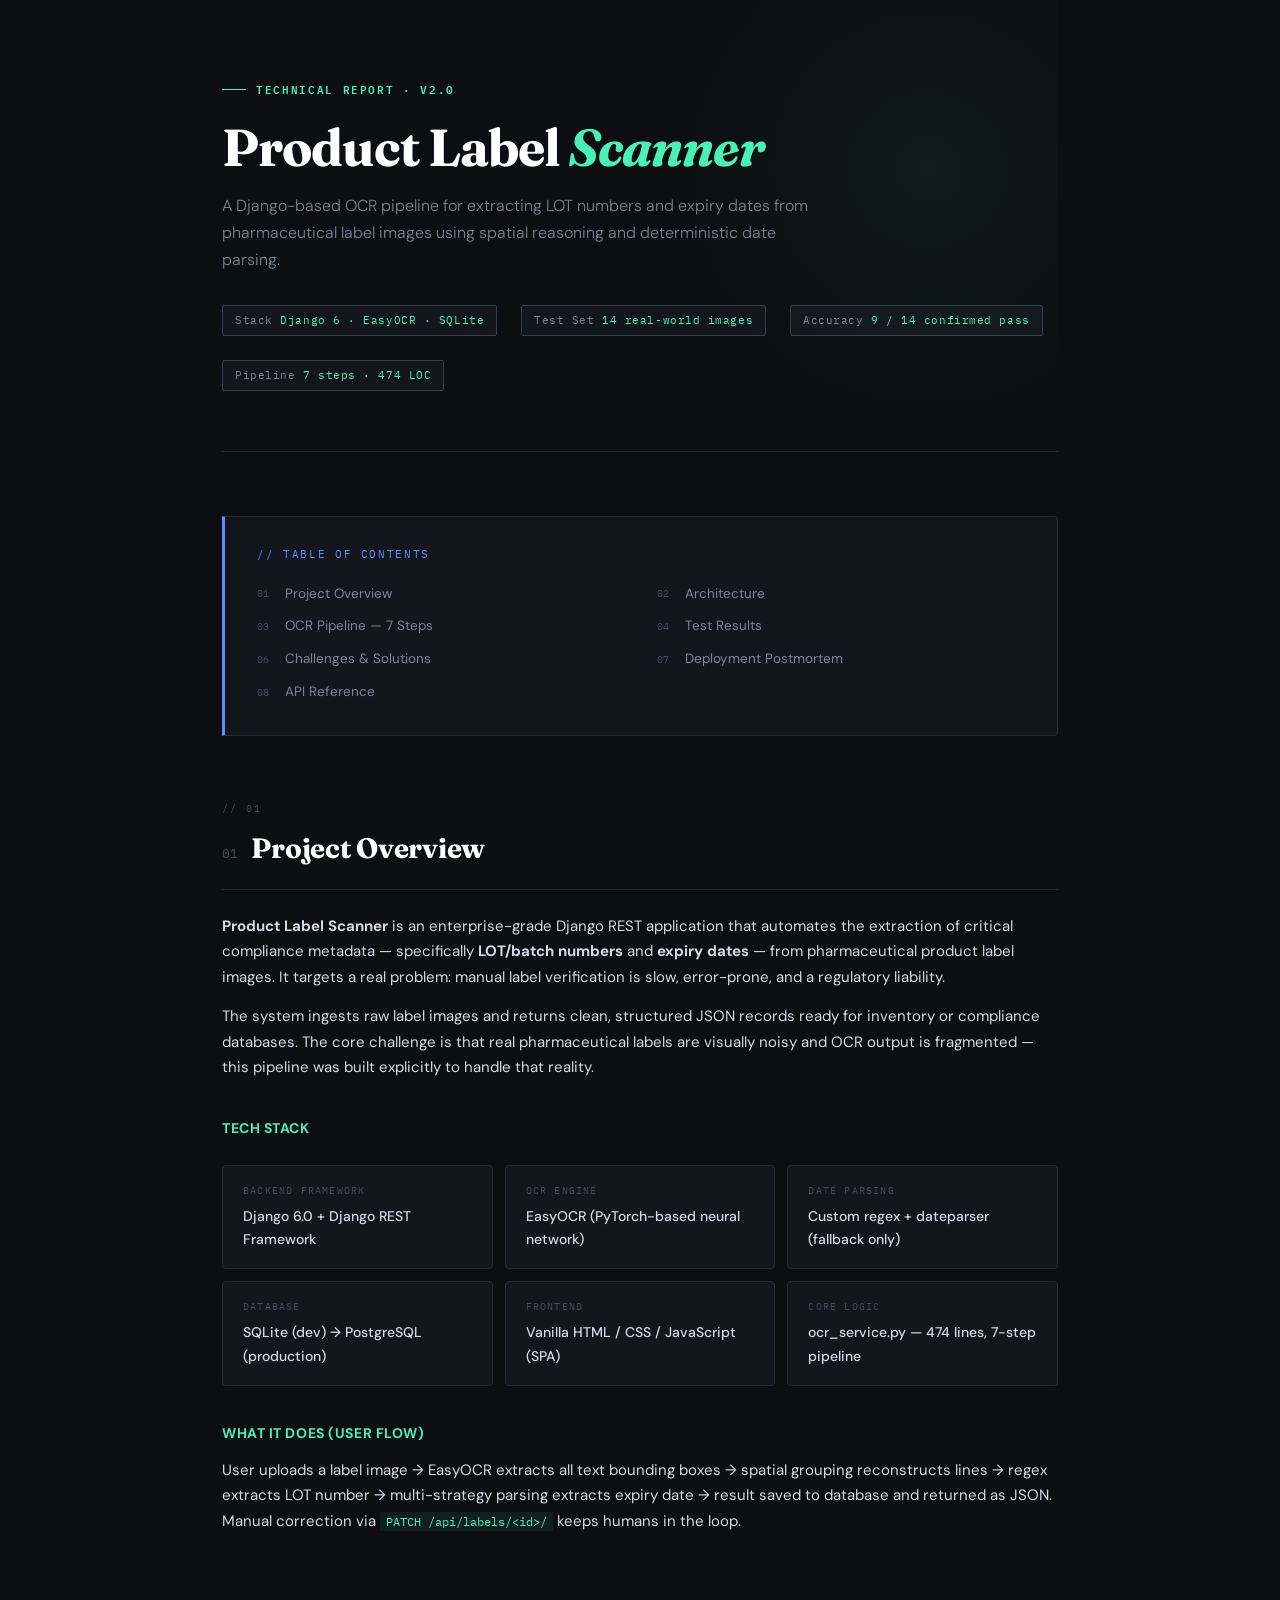
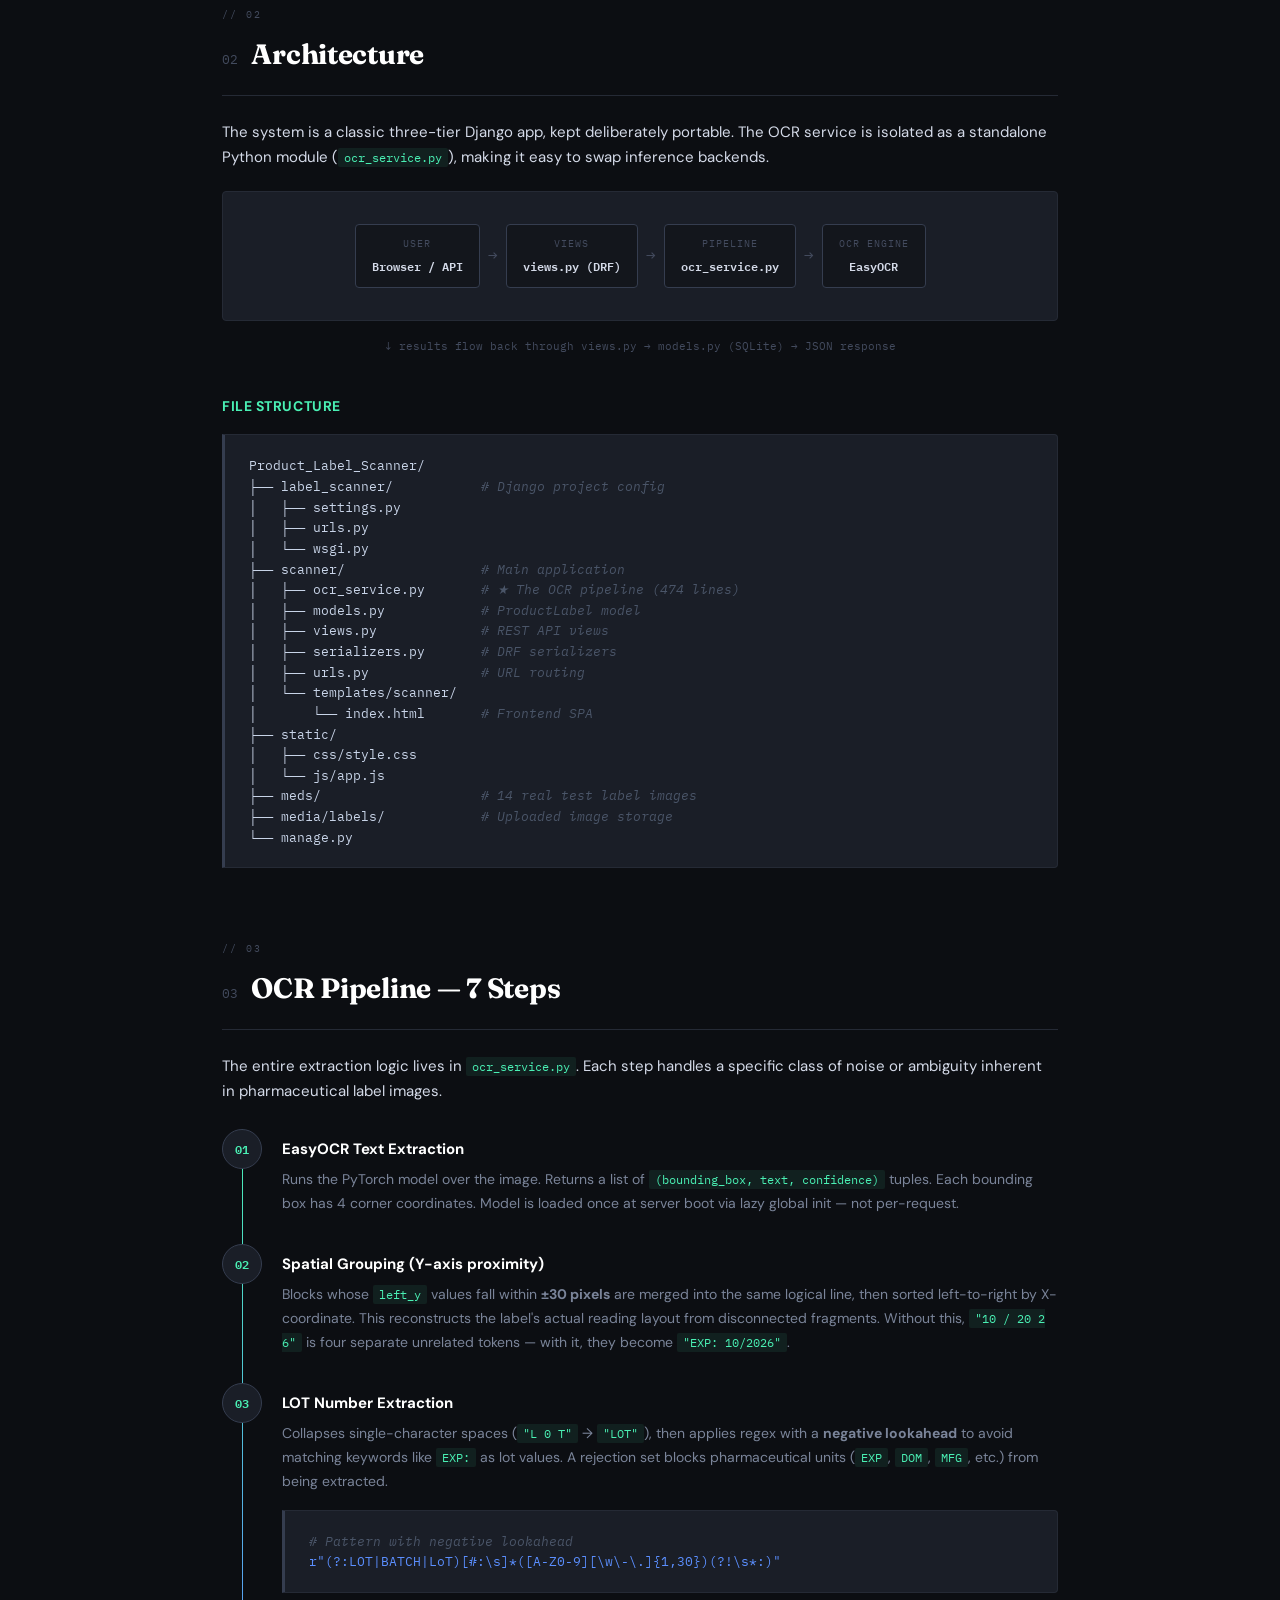
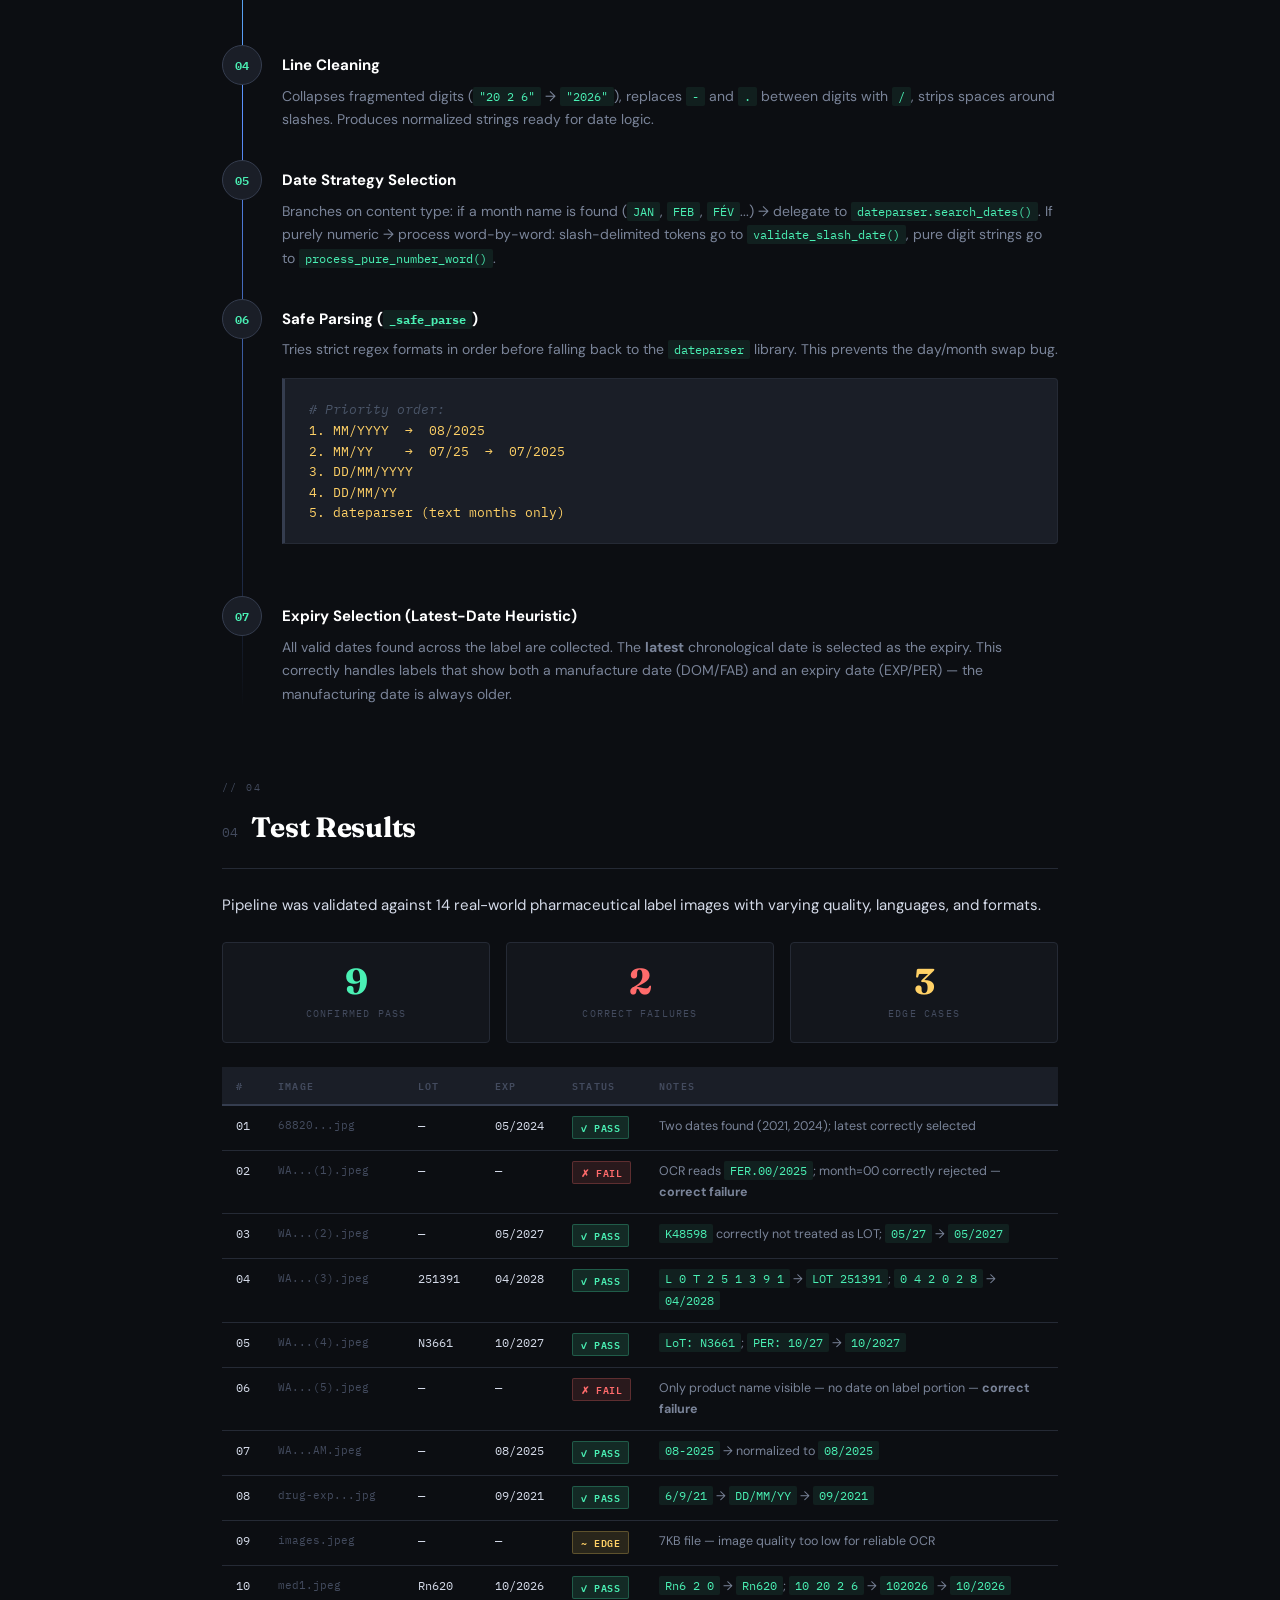
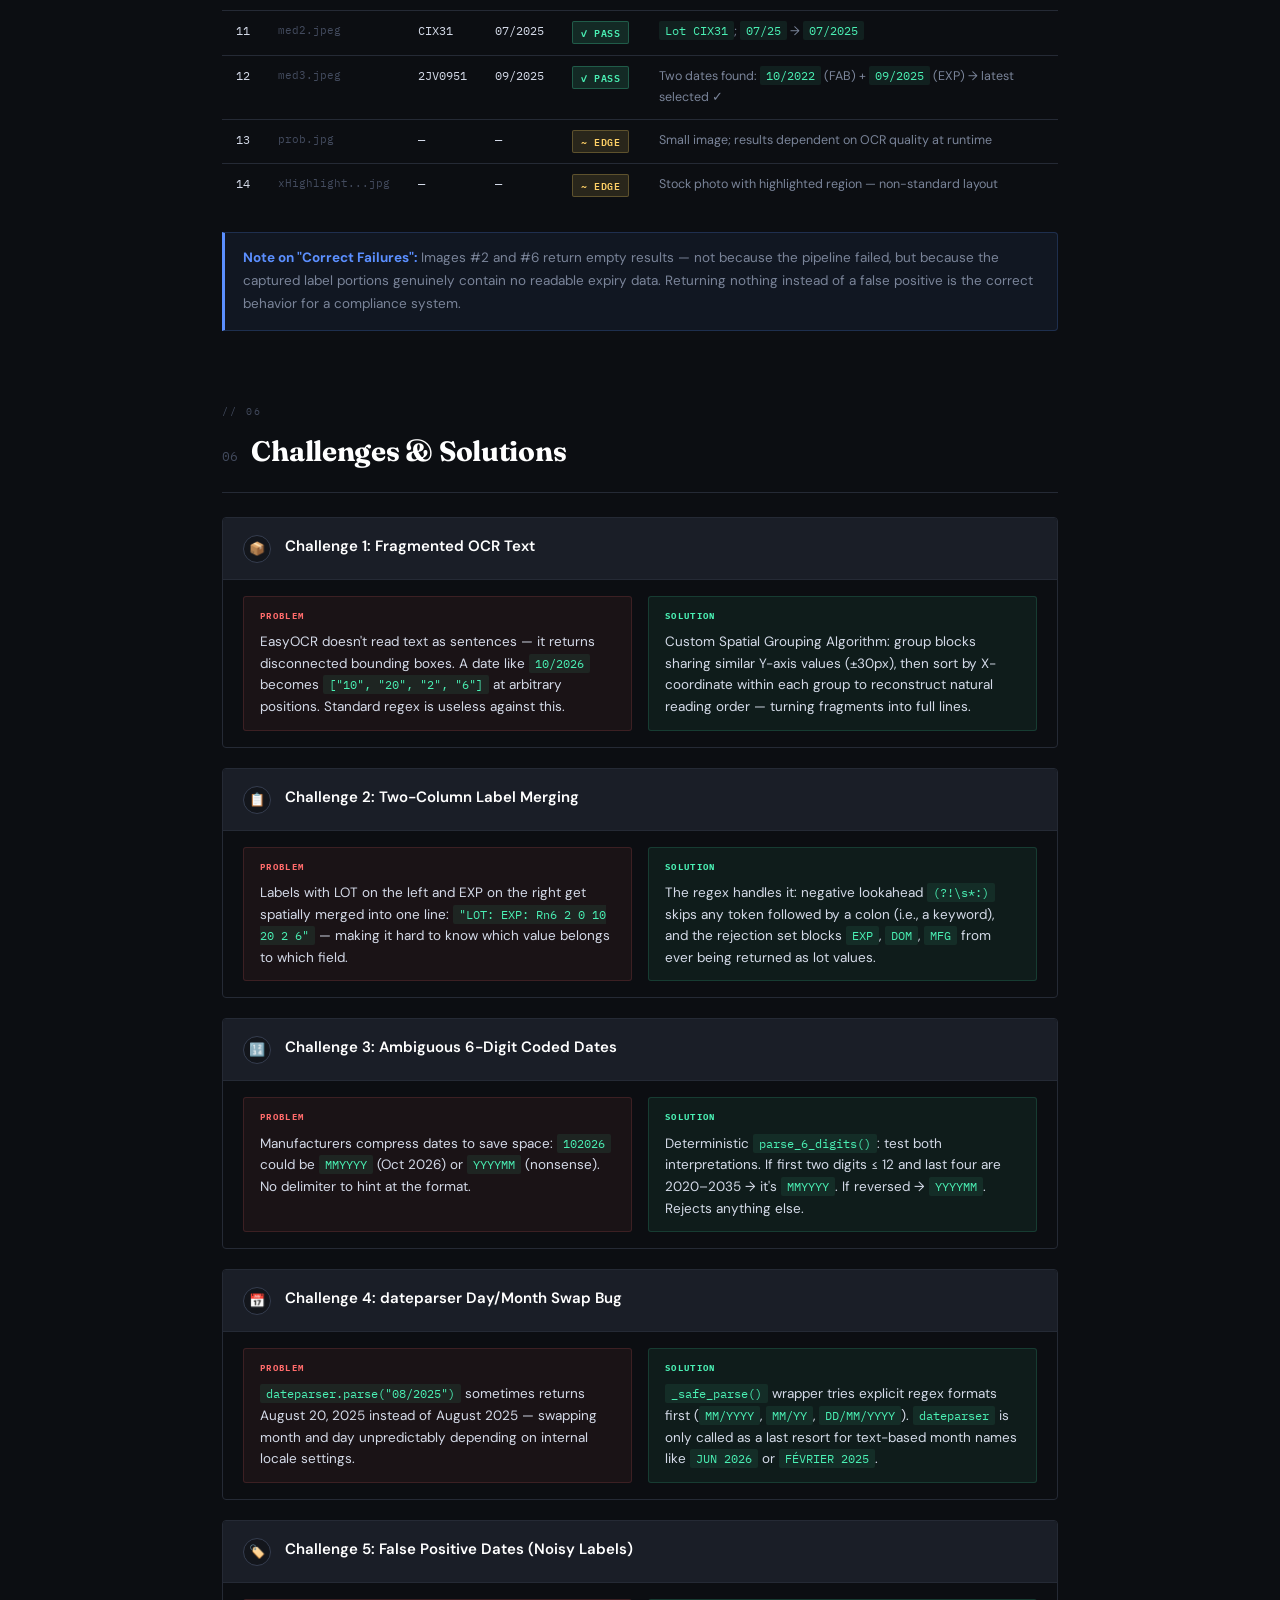
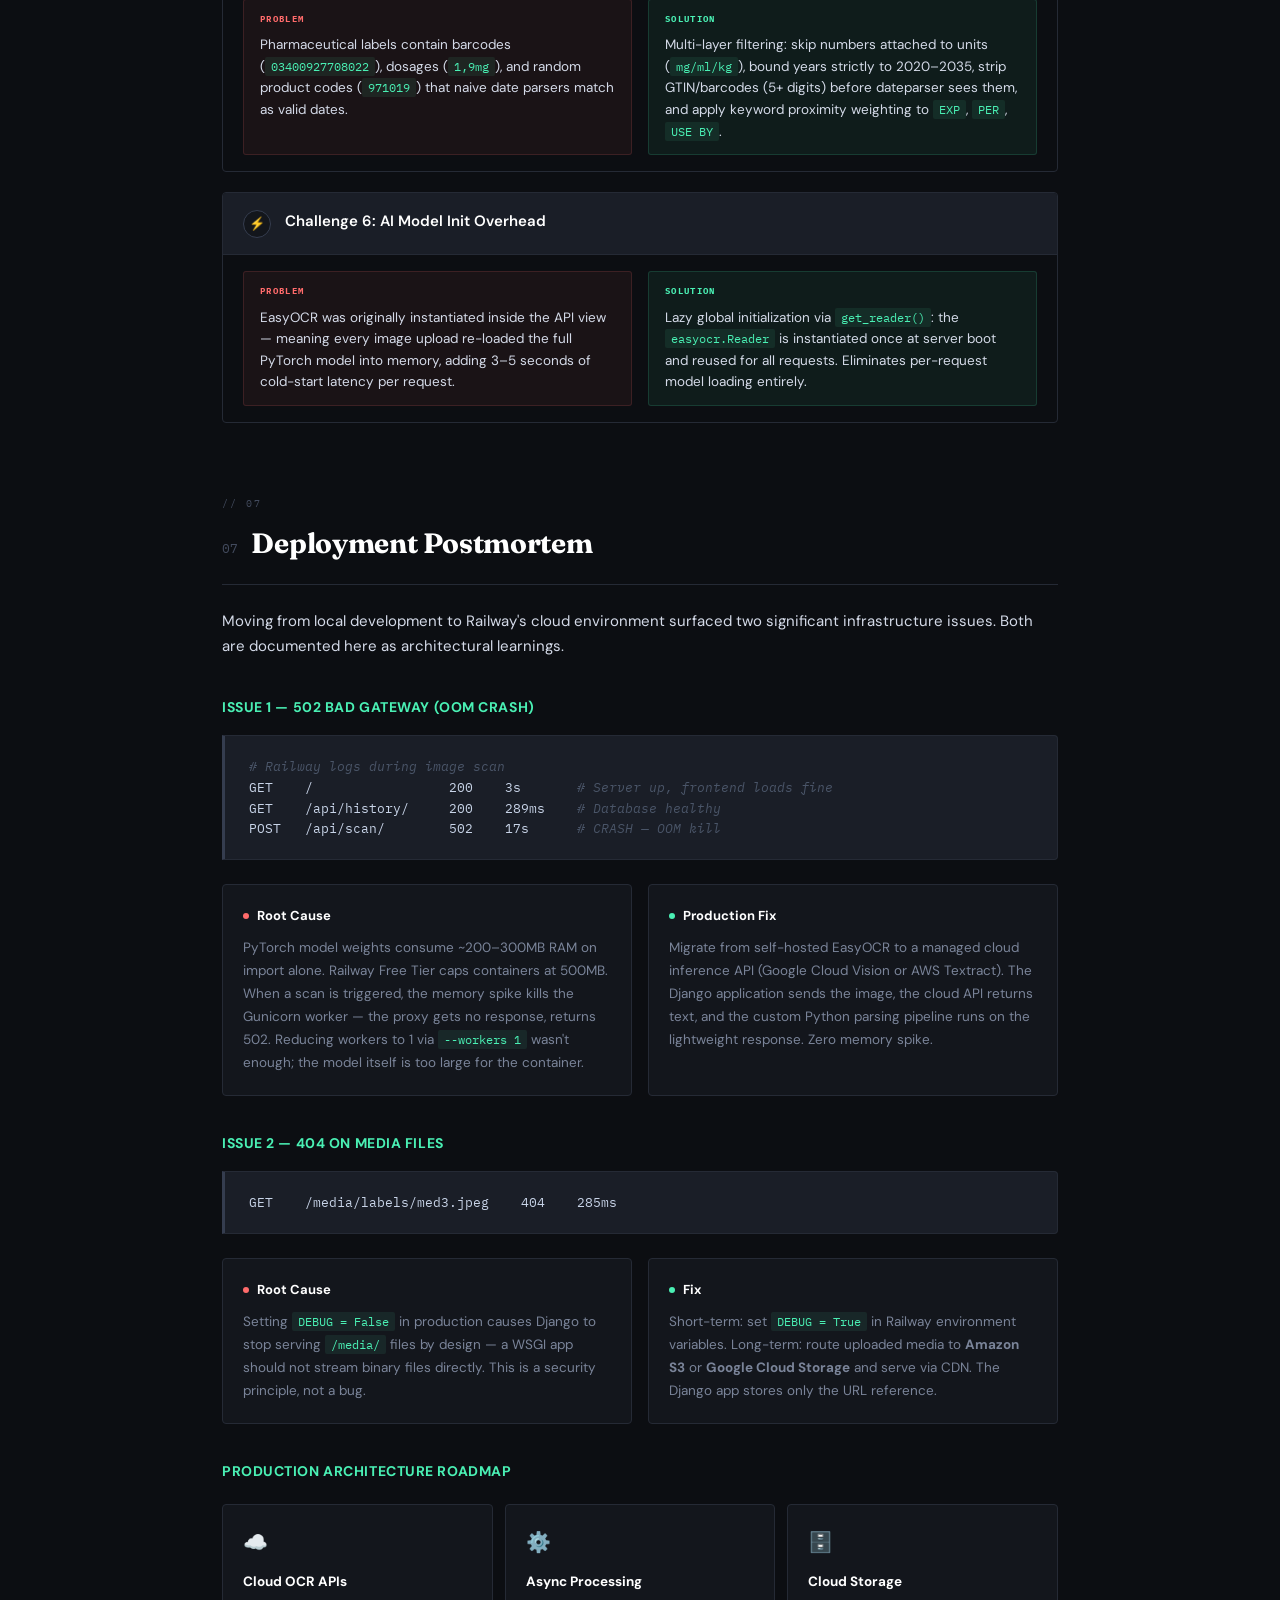
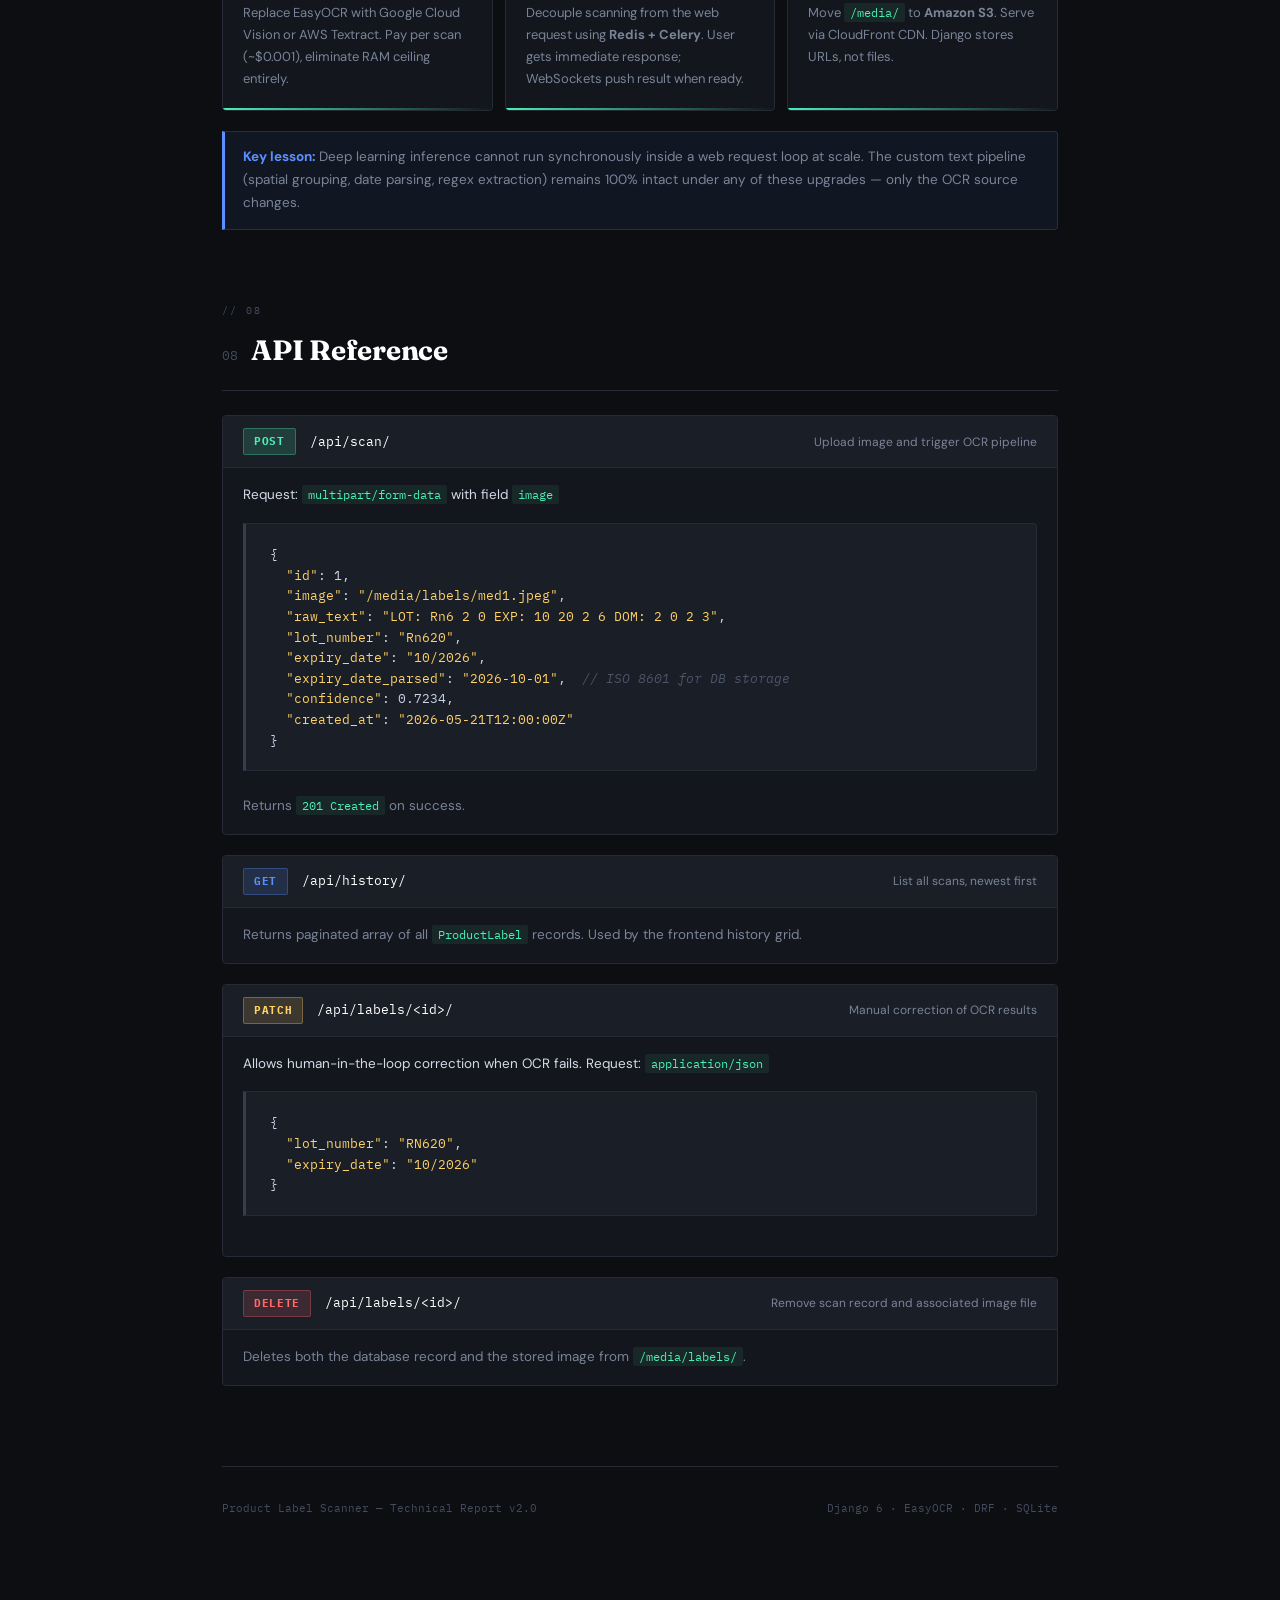
==== scanner/templates/scanner/ProductLabelScanner_Report.html @ b2224ce8 "feat: add camera upload support and technical report page" ====
<!DOCTYPE html>
<html lang="en">
<head>
<meta charset="UTF-8">
<meta name="viewport" content="width=device-width, initial-scale=1.0">
<title>Product Label Scanner — Technical Report</title>
<link rel="preconnect" href="https://fonts.googleapis.com">
<link href="https://fonts.googleapis.com/css2?family=IBM+Plex+Mono:wght@400;600&family=DM+Sans:wght@300;400;500;700&family=Fraunces:ital,wght@0,300;0,700;1,300&display=swap" rel="stylesheet">
<style>
  :root {
    --bg: #0c0e12;
    --surface: #13161c;
    --surface2: #1a1e27;
    --border: #252a35;
    --border-bright: #353d4f;
    --text: #d4dae8;
    --text-dim: #7a8499;
    --text-dimmer: #434b5e;
    --accent: #4af0b4;
    --accent2: #5b8fff;
    --accent3: #ff6b6b;
    --accent4: #ffd166;
    --mono: 'IBM Plex Mono', monospace;
    --sans: 'DM Sans', sans-serif;
    --serif: 'Fraunces', serif;
  }

  * { margin: 0; padding: 0; box-sizing: border-box; }

  html { scroll-behavior: smooth; }

  body {
    background: var(--bg);
    color: var(--text);
    font-family: var(--sans);
    font-size: 15px;
    line-height: 1.7;
    -webkit-font-smoothing: antialiased;
  }

  /* ---- LAYOUT ---- */
  .wrapper {
    max-width: 900px;
    margin: 0 auto;
    padding: 0 32px 120px;
  }

  /* ---- HEADER ---- */
  .header {
    padding: 80px 0 60px;
    border-bottom: 1px solid var(--border);
    margin-bottom: 64px;
    position: relative;
    overflow: hidden;
  }

  .header::before {
    content: '';
    position: absolute;
    top: -80px; right: -120px;
    width: 500px; height: 500px;
    background: radial-gradient(circle, rgba(74,240,180,0.06) 0%, transparent 70%);
    pointer-events: none;
  }

  .header-tag {
    font-family: var(--mono);
    font-size: 11px;
    font-weight: 600;
    letter-spacing: 0.15em;
    text-transform: uppercase;
    color: var(--accent);
    margin-bottom: 20px;
    display: flex;
    align-items: center;
    gap: 10px;
  }

  .header-tag::before {
    content: '';
    display: block;
    width: 24px; height: 1px;
    background: var(--accent);
  }

  .header h1 {
    font-family: var(--serif);
    font-size: clamp(32px, 5vw, 52px);
    font-weight: 700;
    line-height: 1.1;
    color: #fff;
    margin-bottom: 16px;
    letter-spacing: -0.02em;
  }

  .header h1 em {
    font-style: italic;
    color: var(--accent);
  }

  .header-sub {
    font-size: 16px;
    color: var(--text-dim);
    max-width: 600px;
    font-weight: 300;
  }

  .header-meta {
    margin-top: 32px;
    display: flex;
    gap: 24px;
    flex-wrap: wrap;
  }

  .meta-pill {
    font-family: var(--mono);
    font-size: 11px;
    letter-spacing: 0.05em;
    padding: 5px 12px;
    border: 1px solid var(--border-bright);
    border-radius: 2px;
    color: var(--text-dim);
    background: var(--surface);
  }

  .meta-pill span { color: var(--accent); }

  /* ---- TOC ---- */
  .toc {
    background: var(--surface);
    border: 1px solid var(--border);
    border-left: 3px solid var(--accent2);
    padding: 28px 32px;
    margin-bottom: 64px;
    border-radius: 0 4px 4px 0;
  }

  .toc-title {
    font-family: var(--mono);
    font-size: 11px;
    letter-spacing: 0.15em;
    text-transform: uppercase;
    color: var(--accent2);
    margin-bottom: 16px;
  }

  .toc ol {
    list-style: none;
    display: grid;
    grid-template-columns: 1fr 1fr;
    gap: 4px 32px;
  }

  .toc li a {
    color: var(--text-dim);
    text-decoration: none;
    font-size: 13.5px;
    display: flex;
    align-items: center;
    gap: 10px;
    padding: 3px 0;
    transition: color 0.15s;
  }

  .toc li a:hover { color: var(--accent2); }

  .toc li a .toc-num {
    font-family: var(--mono);
    font-size: 10px;
    color: var(--text-dimmer);
    min-width: 18px;
  }

  /* ---- SECTION ---- */
  section {
    margin-bottom: 72px;
  }

  .section-label {
    font-family: var(--mono);
    font-size: 10px;
    letter-spacing: 0.2em;
    text-transform: uppercase;
    color: var(--text-dimmer);
    margin-bottom: 8px;
  }

  section > h2 {
    font-family: var(--serif);
    font-size: 28px;
    font-weight: 700;
    color: #fff;
    margin-bottom: 24px;
    padding-bottom: 16px;
    border-bottom: 1px solid var(--border);
    letter-spacing: -0.01em;
    display: flex;
    align-items: baseline;
    gap: 14px;
  }

  section > h2 .num {
    font-family: var(--mono);
    font-size: 13px;
    font-weight: 400;
    color: var(--text-dimmer);
  }

  h3 {
    font-family: var(--sans);
    font-size: 14px;
    font-weight: 700;
    letter-spacing: 0.04em;
    text-transform: uppercase;
    color: var(--accent);
    margin: 36px 0 12px;
  }

  p { margin-bottom: 14px; color: var(--text); }

  /* ---- TECH STACK TABLE ---- */
  .tech-stack {
    display: grid;
    grid-template-columns: repeat(auto-fill, minmax(240px, 1fr));
    gap: 12px;
    margin: 24px 0;
  }

  .tech-card {
    background: var(--surface);
    border: 1px solid var(--border);
    padding: 16px 20px;
    border-radius: 4px;
    transition: border-color 0.2s;
  }

  .tech-card:hover { border-color: var(--border-bright); }

  .tech-card .label {
    font-family: var(--mono);
    font-size: 10px;
    letter-spacing: 0.12em;
    text-transform: uppercase;
    color: var(--text-dimmer);
    margin-bottom: 6px;
  }

  .tech-card .value {
    font-size: 14px;
    font-weight: 500;
    color: var(--text);
  }

  /* ---- PIPELINE STEPS ---- */
  .pipeline {
    position: relative;
    margin: 24px 0;
  }

  .pipeline::before {
    content: '';
    position: absolute;
    left: 20px; top: 0; bottom: 0;
    width: 1px;
    background: linear-gradient(to bottom, var(--accent), var(--accent2), transparent);
  }

  .step {
    display: flex;
    gap: 20px;
    padding: 0 0 28px 0;
    margin-left: 0;
  }

  .step:last-child { padding-bottom: 0; }

  .step-num {
    width: 40px;
    height: 40px;
    min-width: 40px;
    background: var(--surface2);
    border: 1px solid var(--border-bright);
    border-radius: 50%;
    display: flex;
    align-items: center;
    justify-content: center;
    font-family: var(--mono);
    font-size: 12px;
    font-weight: 600;
    color: var(--accent);
    position: relative;
    z-index: 1;
  }

  .step-body { flex: 1; padding-top: 8px; }

  .step-body h4 {
    font-size: 15px;
    font-weight: 700;
    color: #fff;
    margin-bottom: 6px;
  }

  .step-body p { font-size: 14px; margin-bottom: 0; color: var(--text-dim); }

  /* ---- CODE BLOCKS ---- */
  pre {
    background: var(--surface2);
    border: 1px solid var(--border);
    border-left: 3px solid var(--border-bright);
    padding: 20px 24px;
    border-radius: 0 4px 4px 0;
    overflow-x: auto;
    margin: 16px 0 24px;
    font-family: var(--mono);
    font-size: 12.5px;
    line-height: 1.65;
    color: #c8d4e8;
  }

  code {
    font-family: var(--mono);
    font-size: 12px;
    color: var(--accent);
    background: rgba(74,240,180,0.08);
    padding: 2px 6px;
    border-radius: 2px;
  }

  pre code {
    color: inherit;
    background: none;
    padding: 0;
  }

  /* syntax highlight tweaks */
  .kw { color: #bb8cff; }
  .fn { color: #5b8fff; }
  .str { color: #ffd166; }
  .cm { color: #4a5568; font-style: italic; }

  /* ---- TEST RESULTS TABLE ---- */
  .results-table {
    width: 100%;
    border-collapse: collapse;
    margin: 16px 0 24px;
    font-size: 13.5px;
  }

  .results-table thead tr {
    background: var(--surface2);
    border-bottom: 2px solid var(--border-bright);
  }

  .results-table th {
    padding: 10px 14px;
    text-align: left;
    font-family: var(--mono);
    font-size: 10px;
    letter-spacing: 0.12em;
    text-transform: uppercase;
    color: var(--text-dimmer);
    font-weight: 600;
  }

  .results-table td {
    padding: 10px 14px;
    border-bottom: 1px solid var(--border);
    color: var(--text);
    vertical-align: top;
  }

  .results-table tr:last-child td { border-bottom: none; }
  .results-table tr:hover td { background: rgba(255,255,255,0.02); }

  .badge {
    display: inline-flex;
    align-items: center;
    gap: 5px;
    padding: 2px 8px;
    border-radius: 2px;
    font-family: var(--mono);
    font-size: 10px;
    font-weight: 600;
    letter-spacing: 0.05em;
    white-space: nowrap;
  }

  .badge-pass { background: rgba(74,240,180,0.12); color: var(--accent); border: 1px solid rgba(74,240,180,0.25); }
  .badge-fail { background: rgba(255,107,107,0.12); color: var(--accent3); border: 1px solid rgba(255,107,107,0.25); }
  .badge-warn { background: rgba(255,209,102,0.12); color: var(--accent4); border: 1px solid rgba(255,209,102,0.25); }

  .td-mono { font-family: var(--mono); font-size: 12px; }

  /* ---- STAT BOXES ---- */
  .stats {
    display: grid;
    grid-template-columns: repeat(3, 1fr);
    gap: 16px;
    margin: 24px 0;
  }

  .stat-box {
    background: var(--surface);
    border: 1px solid var(--border);
    padding: 20px 24px;
    border-radius: 4px;
    text-align: center;
  }

  .stat-box .stat-num {
    font-family: var(--serif);
    font-size: 36px;
    font-weight: 700;
    line-height: 1;
    margin-bottom: 6px;
  }

  .stat-box .stat-label {
    font-family: var(--mono);
    font-size: 10px;
    letter-spacing: 0.12em;
    text-transform: uppercase;
    color: var(--text-dimmer);
  }

  .stat-pass .stat-num { color: var(--accent); }
  .stat-fail .stat-num { color: var(--accent3); }
  .stat-warn .stat-num { color: var(--accent4); }

  /* ---- BUG CARDS ---- */
  .bug-card {
    background: var(--surface);
    border: 1px solid var(--border);
    border-radius: 4px;
    margin-bottom: 16px;
    overflow: hidden;
  }

  .bug-header {
    display: flex;
    align-items: center;
    gap: 14px;
    padding: 14px 20px;
    border-bottom: 1px solid var(--border);
    background: var(--surface2);
  }

  .bug-severity {
    font-family: var(--mono);
    font-size: 9px;
    letter-spacing: 0.12em;
    text-transform: uppercase;
    padding: 3px 8px;
    border-radius: 2px;
    font-weight: 700;
  }

  .sev-critical { background: rgba(255,107,107,0.15); color: var(--accent3); border: 1px solid rgba(255,107,107,0.3); }
  .sev-high { background: rgba(255,209,102,0.15); color: var(--accent4); border: 1px solid rgba(255,209,102,0.3); }
  .sev-low { background: rgba(91,143,255,0.15); color: var(--accent2); border: 1px solid rgba(91,143,255,0.3); }

  .bug-title {
    font-size: 14px;
    font-weight: 600;
    color: #fff;
    flex: 1;
  }

  .bug-file {
    font-family: var(--mono);
    font-size: 11px;
    color: var(--text-dimmer);
  }

  .bug-body { padding: 16px 20px; }

  .bug-row {
    display: grid;
    grid-template-columns: 72px 1fr;
    gap: 10px;
    margin-bottom: 8px;
    font-size: 13.5px;
  }

  .bug-row:last-child { margin-bottom: 0; }

  .bug-row-label {
    font-family: var(--mono);
    font-size: 10px;
    letter-spacing: 0.1em;
    text-transform: uppercase;
    color: var(--text-dimmer);
    padding-top: 1px;
  }

  /* ---- CHALLENGE CARDS ---- */
  .challenge {
    border: 1px solid var(--border);
    border-radius: 4px;
    margin-bottom: 20px;
    overflow: hidden;
  }

  .challenge-header {
    padding: 16px 20px;
    background: var(--surface2);
    border-bottom: 1px solid var(--border);
    display: flex;
    gap: 14px;
    align-items: flex-start;
  }

  .challenge-icon {
    width: 28px; height: 28px; min-width: 28px;
    border-radius: 50%;
    background: var(--surface);
    border: 1px solid var(--border-bright);
    display: flex;
    align-items: center;
    justify-content: center;
    font-size: 13px;
    margin-top: 1px;
  }

  .challenge-title { font-size: 15px; font-weight: 600; color: #fff; }

  .challenge-body { padding: 16px 20px; }

  .problem-solution { display: grid; grid-template-columns: 1fr 1fr; gap: 16px; }

  .ps-block { padding: 12px 16px; border-radius: 3px; font-size: 13.5px; line-height: 1.6; }
  .ps-problem { background: rgba(255,107,107,0.06); border: 1px solid rgba(255,107,107,0.15); }
  .ps-solution { background: rgba(74,240,180,0.06); border: 1px solid rgba(74,240,180,0.15); }

  .ps-label {
    font-family: var(--mono);
    font-size: 9px;
    letter-spacing: 0.15em;
    text-transform: uppercase;
    margin-bottom: 8px;
    font-weight: 700;
  }

  .ps-problem .ps-label { color: var(--accent3); }
  .ps-solution .ps-label { color: var(--accent); }

  /* ---- API ENDPOINT ---- */
  .endpoint {
    background: var(--surface);
    border: 1px solid var(--border);
    border-radius: 4px;
    margin-bottom: 20px;
    overflow: hidden;
  }

  .endpoint-header {
    display: flex;
    align-items: center;
    gap: 14px;
    padding: 12px 20px;
    border-bottom: 1px solid var(--border);
    background: var(--surface2);
  }

  .method {
    font-family: var(--mono);
    font-size: 11px;
    font-weight: 700;
    letter-spacing: 0.06em;
    padding: 3px 10px;
    border-radius: 2px;
  }

  .method-post { background: rgba(74,240,180,0.15); color: var(--accent); border: 1px solid rgba(74,240,180,0.3); }
  .method-get { background: rgba(91,143,255,0.15); color: var(--accent2); border: 1px solid rgba(91,143,255,0.3); }
  .method-patch { background: rgba(255,209,102,0.15); color: var(--accent4); border: 1px solid rgba(255,209,102,0.3); }
  .method-delete { background: rgba(255,107,107,0.15); color: var(--accent3); border: 1px solid rgba(255,107,107,0.3); }

  .endpoint-path {
    font-family: var(--mono);
    font-size: 13px;
    color: #fff;
    flex: 1;
  }

  .endpoint-desc {
    font-size: 12px;
    color: var(--text-dim);
  }

  .endpoint-body { padding: 16px 20px; font-size: 13.5px; color: var(--text-dim); }

  /* ---- DEPLOYMENT ---- */
  .deploy-grid {
    display: grid;
    grid-template-columns: 1fr 1fr;
    gap: 16px;
    margin: 20px 0;
  }

  .deploy-card {
    background: var(--surface);
    border: 1px solid var(--border);
    padding: 20px;
    border-radius: 4px;
  }

  .deploy-card h4 {
    font-size: 13px;
    font-weight: 700;
    color: #fff;
    margin-bottom: 10px;
    display: flex;
    align-items: center;
    gap: 8px;
  }

  .deploy-card h4::before {
    content: '';
    width: 6px; height: 6px;
    border-radius: 50%;
    background: var(--accent3);
  }

  .deploy-card.fixed h4::before { background: var(--accent); }

  .deploy-card p { font-size: 13.5px; color: var(--text-dim); margin: 0; }

  /* ---- ROADMAP ---- */
  .roadmap {
    display: grid;
    grid-template-columns: repeat(3, 1fr);
    gap: 12px;
    margin: 20px 0;
  }

  .roadmap-card {
    background: var(--surface);
    border: 1px solid var(--border);
    padding: 20px;
    border-radius: 4px;
    position: relative;
    overflow: hidden;
  }

  .roadmap-card::after {
    content: '';
    position: absolute;
    bottom: 0; left: 0; right: 0;
    height: 2px;
    background: linear-gradient(to right, var(--accent), transparent);
  }

  .roadmap-card h4 {
    font-size: 13.5px;
    font-weight: 700;
    color: #fff;
    margin-bottom: 8px;
  }

  .roadmap-card p { font-size: 13px; color: var(--text-dim); margin: 0; }

  .roadmap-icon { font-size: 20px; margin-bottom: 12px; }

  /* ---- ARCH DIAGRAM ---- */
  .arch-diagram {
    background: var(--surface2);
    border: 1px solid var(--border);
    padding: 32px;
    border-radius: 4px;
    margin: 20px 0;
    display: flex;
    align-items: center;
    justify-content: center;
    gap: 0;
    flex-wrap: wrap;
    font-family: var(--mono);
    font-size: 12px;
  }

  .arch-node {
    background: var(--surface);
    border: 1px solid var(--border-bright);
    padding: 10px 16px;
    border-radius: 4px;
    text-align: center;
    min-width: 100px;
  }

  .arch-node .arch-node-label {
    font-size: 10px;
    color: var(--text-dimmer);
    display: block;
    margin-bottom: 4px;
    letter-spacing: 0.1em;
    text-transform: uppercase;
  }

  .arch-node .arch-node-name {
    font-size: 12px;
    color: var(--text);
    font-weight: 600;
  }

  .arch-arrow {
    color: var(--text-dimmer);
    padding: 0 8px;
    font-size: 16px;
  }

  /* ---- HOW TO RUN ---- */
  .run-steps { margin: 16px 0; }

  .run-step {
    display: flex;
    gap: 16px;
    margin-bottom: 12px;
    align-items: flex-start;
  }

  .run-step-num {
    font-family: var(--mono);
    font-size: 10px;
    font-weight: 700;
    color: var(--accent2);
    min-width: 24px;
    padding-top: 3px;
  }

  .run-step pre {
    margin: 0;
    flex: 1;
    padding: 10px 16px;
  }

  /* ---- NOTE BOX ---- */
  .note {
    background: rgba(91,143,255,0.07);
    border: 1px solid rgba(91,143,255,0.2);
    border-left: 3px solid var(--accent2);
    padding: 14px 18px;
    border-radius: 0 4px 4px 0;
    margin: 20px 0;
    font-size: 13.5px;
    color: var(--text-dim);
  }

  .note strong { color: var(--accent2); }

  /* ---- FOOTER ---- */
  .footer {
    border-top: 1px solid var(--border);
    padding-top: 32px;
    margin-top: 80px;
    display: flex;
    justify-content: space-between;
    align-items: center;
    font-family: var(--mono);
    font-size: 11px;
    color: var(--text-dimmer);
  }

  /* ---- RESPONSIVE ---- */
  @media (max-width: 680px) {
    .toc ol { grid-template-columns: 1fr; }
    .stats { grid-template-columns: repeat(3, 1fr); }
    .problem-solution { grid-template-columns: 1fr; }
    .deploy-grid { grid-template-columns: 1fr; }
    .roadmap { grid-template-columns: 1fr; }
    .arch-diagram { flex-direction: column; gap: 6px; }
    .arch-arrow { transform: rotate(90deg); }
  }

  /* print */
  @media print {
    body { background: #fff; color: #111; }
    .toc, pre, .bug-card, .challenge, .endpoint, .tech-card { break-inside: avoid; }
  }
</style>
</head>
<body>
<div class="wrapper">

  <!-- ======================== HEADER ======================== -->
  <header class="header">
    <div class="header-tag">Technical Report · v2.0</div>
    <h1>Product Label <em>Scanner</em></h1>
    <p class="header-sub">A Django-based OCR pipeline for extracting LOT numbers and expiry dates from pharmaceutical label images using spatial reasoning and deterministic date parsing.</p>
    <div class="header-meta">
      <div class="meta-pill">Stack <span>Django 6 · EasyOCR · SQLite</span></div>
      <div class="meta-pill">Test Set <span>14 real-world images</span></div>
      <div class="meta-pill">Accuracy <span>9 / 14 confirmed pass</span></div>
      <div class="meta-pill">Pipeline <span>7 steps · 474 LOC</span></div>
    </div>
  </header>

  <!-- ======================== TOC ======================== -->
  <nav class="toc">
    <div class="toc-title">// Table of Contents</div>
    <ol>
      <li><a href="#s1"><span class="toc-num">01</span>Project Overview</a></li>
      <li><a href="#s2"><span class="toc-num">02</span>Architecture</a></li>
      <li><a href="#s3"><span class="toc-num">03</span>OCR Pipeline — 7 Steps</a></li>
      <li><a href="#s4"><span class="toc-num">04</span>Test Results</a></li>
      <li><a href="#s6"><span class="toc-num">06</span>Challenges & Solutions</a></li>
      <li><a href="#s7"><span class="toc-num">07</span>Deployment Postmortem</a></li>
      <li><a href="#s8"><span class="toc-num">08</span>API Reference</a></li>
    </ol>
  </nav>

  <!-- ======================== SECTION 1 ======================== -->
  <section id="s1">
    <div class="section-label">// 01</div>
    <h2><span class="num">01</span> Project Overview</h2>
    <p>
      <strong>Product Label Scanner</strong> is an enterprise-grade Django REST application that automates the extraction of critical compliance metadata — specifically <strong>LOT/batch numbers</strong> and <strong>expiry dates</strong> — from pharmaceutical product label images. 
      It targets a real problem: manual label verification is slow, error-prone, and a regulatory liability.
    </p>
    <p>
      The system ingests raw label images and returns clean, structured JSON records ready for inventory or compliance databases. The core challenge is that real pharmaceutical labels are visually noisy and OCR output is fragmented — this pipeline was built explicitly to handle that reality.
    </p>

    <h3>Tech Stack</h3>
    <div class="tech-stack">
      <div class="tech-card">
        <div class="label">Backend Framework</div>
        <div class="value">Django 6.0 + Django REST Framework</div>
      </div>
      <div class="tech-card">
        <div class="label">OCR Engine</div>
        <div class="value">EasyOCR (PyTorch-based neural network)</div>
      </div>
      <div class="tech-card">
        <div class="label">Date Parsing</div>
        <div class="value">Custom regex + dateparser (fallback only)</div>
      </div>
      <div class="tech-card">
        <div class="label">Database</div>
        <div class="value">SQLite (dev) → PostgreSQL (production)</div>
      </div>
      <div class="tech-card">
        <div class="label">Frontend</div>
        <div class="value">Vanilla HTML / CSS / JavaScript (SPA)</div>
      </div>
      <div class="tech-card">
        <div class="label">Core Logic</div>
        <div class="value">ocr_service.py — 474 lines, 7-step pipeline</div>
      </div>
    </div>

    <h3>What it does (user flow)</h3>
    <p>User uploads a label image → EasyOCR extracts all text bounding boxes → spatial grouping reconstructs lines → regex extracts LOT number → multi-strategy parsing extracts expiry date → result saved to database and returned as JSON. Manual correction via <code>PATCH /api/labels/&lt;id&gt;/</code> keeps humans in the loop.</p>
  </section>

  <!-- ======================== SECTION 2 ======================== -->
  <section id="s2">
    <div class="section-label">// 02</div>
    <h2><span class="num">02</span> Architecture</h2>
    <p>The system is a classic three-tier Django app, kept deliberately portable. The OCR service is isolated as a standalone Python module (<code>ocr_service.py</code>), making it easy to swap inference backends.</p>

    <div class="arch-diagram">
      <div class="arch-node">
        <span class="arch-node-label">User</span>
        <span class="arch-node-name">Browser / API</span>
      </div>
      <div class="arch-arrow">→</div>
      <div class="arch-node">
        <span class="arch-node-label">Views</span>
        <span class="arch-node-name">views.py (DRF)</span>
      </div>
      <div class="arch-arrow">→</div>
      <div class="arch-node">
        <span class="arch-node-label">Pipeline</span>
        <span class="arch-node-name">ocr_service.py</span>
      </div>
      <div class="arch-arrow">→</div>
      <div class="arch-node">
        <span class="arch-node-label">OCR Engine</span>
        <span class="arch-node-name">EasyOCR</span>
      </div>
    </div>
    <div style="text-align:center; margin-top: -8px; margin-bottom: 24px;">
      <span style="font-family:var(--mono);font-size:11px;color:var(--text-dimmer);">↓ results flow back through views.py → models.py (SQLite) → JSON response</span>
    </div>

    <h3>File Structure</h3>
    <pre>Product_Label_Scanner/
├── label_scanner/           <span class="cm"># Django project config</span>
│   ├── settings.py
│   ├── urls.py
│   └── wsgi.py
├── scanner/                 <span class="cm"># Main application</span>
│   ├── ocr_service.py       <span class="cm"># ★ The OCR pipeline (474 lines)</span>
│   ├── models.py            <span class="cm"># ProductLabel model</span>
│   ├── views.py             <span class="cm"># REST API views</span>
│   ├── serializers.py       <span class="cm"># DRF serializers</span>
│   ├── urls.py              <span class="cm"># URL routing</span>
│   └── templates/scanner/
│       └── index.html       <span class="cm"># Frontend SPA</span>
├── static/
│   ├── css/style.css
│   └── js/app.js
├── meds/                    <span class="cm"># 14 real test label images</span>
├── media/labels/            <span class="cm"># Uploaded image storage</span>
└── manage.py</pre>
  </section>

  <!-- ======================== SECTION 3 ======================== -->
  <section id="s3">
    <div class="section-label">// 03</div>
    <h2><span class="num">03</span> OCR Pipeline — 7 Steps</h2>
    <p>The entire extraction logic lives in <code>ocr_service.py</code>. Each step handles a specific class of noise or ambiguity inherent in pharmaceutical label images.</p>

    <div class="pipeline">
      <div class="step">
        <div class="step-num">01</div>
        <div class="step-body">
          <h4>EasyOCR Text Extraction</h4>
          <p>Runs the PyTorch model over the image. Returns a list of <code>(bounding_box, text, confidence)</code> tuples. Each bounding box has 4 corner coordinates. Model is loaded once at server boot via lazy global init — not per-request.</p>
        </div>
      </div>
      <div class="step">
        <div class="step-num">02</div>
        <div class="step-body">
          <h4>Spatial Grouping (Y-axis proximity)</h4>
          <p>Blocks whose <code>left_y</code> values fall within <strong>±30 pixels</strong> are merged into the same logical line, then sorted left-to-right by X-coordinate. This reconstructs the label's actual reading layout from disconnected fragments. Without this, <code>"10 / 20 2 6"</code> is four separate unrelated tokens — with it, they become <code>"EXP: 10/2026"</code>.</p>
        </div>
      </div>
      <div class="step">
        <div class="step-num">03</div>
        <div class="step-body">
          <h4>LOT Number Extraction</h4>
          <p>Collapses single-character spaces (<code>"L 0 T"</code> → <code>"LOT"</code>), then applies regex with a <strong>negative lookahead</strong> to avoid matching keywords like <code>EXP:</code> as lot values. A rejection set blocks pharmaceutical units (<code>EXP</code>, <code>DOM</code>, <code>MFG</code>, etc.) from being extracted.</p>
          <pre><span class="cm"># Pattern with negative lookahead</span>
<span class="fn">r"(?:LOT|BATCH|LoT)[#:\s]*([A-Z0-9][\w\-\.]{1,30})(?!\s*:)"</span></pre>
        </div>
      </div>
      <div class="step">
        <div class="step-num">04</div>
        <div class="step-body">
          <h4>Line Cleaning</h4>
          <p>Collapses fragmented digits (<code>"20 2 6"</code> → <code>"2026"</code>), replaces <code>-</code> and <code>.</code> between digits with <code>/</code>, strips spaces around slashes. Produces normalized strings ready for date logic.</p>
        </div>
      </div>
      <div class="step">
        <div class="step-num">05</div>
        <div class="step-body">
          <h4>Date Strategy Selection</h4>
          <p>Branches on content type: if a month name is found (<code>JAN</code>, <code>FEB</code>, <code>FÉV</code>...) → delegate to <code>dateparser.search_dates()</code>. If purely numeric → process word-by-word: slash-delimited tokens go to <code>validate_slash_date()</code>, pure digit strings go to <code>process_pure_number_word()</code>.</p>
        </div>
      </div>
      <div class="step">
        <div class="step-num">06</div>
        <div class="step-body">
          <h4>Safe Parsing (<code>_safe_parse</code>)</h4>
          <p>Tries strict regex formats in order before falling back to the <code>dateparser</code> library. This prevents the day/month swap bug.</p>
          <pre><span class="cm"># Priority order:</span>
<span class="str">1. MM/YYYY  →  08/2025</span>
<span class="str">2. MM/YY    →  07/25  →  07/2025</span>
<span class="str">3. DD/MM/YYYY</span>
<span class="str">4. DD/MM/YY</span>
<span class="str">5. dateparser (text months only)</span></pre>
        </div>
      </div>
      <div class="step">
        <div class="step-num">07</div>
        <div class="step-body">
          <h4>Expiry Selection (Latest-Date Heuristic)</h4>
          <p>All valid dates found across the label are collected. The <strong>latest</strong> chronological date is selected as the expiry. This correctly handles labels that show both a manufacture date (DOM/FAB) and an expiry date (EXP/PER) — the manufacturing date is always older.</p>
        </div>
      </div>
    </div>
  </section>

  <!-- ======================== SECTION 4 ======================== -->
  <section id="s4">
    <div class="section-label">// 04</div>
    <h2><span class="num">04</span> Test Results</h2>
    <p>Pipeline was validated against 14 real-world pharmaceutical label images with varying quality, languages, and formats.</p>

    <div class="stats">
      <div class="stat-box stat-pass">
        <div class="stat-num">9</div>
        <div class="stat-label">Confirmed Pass</div>
      </div>
      <div class="stat-box stat-fail">
        <div class="stat-num">2</div>
        <div class="stat-label">Correct Failures</div>
      </div>
      <div class="stat-box stat-warn">
        <div class="stat-num">3</div>
        <div class="stat-label">Edge Cases</div>
      </div>
    </div>

    <table class="results-table">
      <thead>
        <tr>
          <th>#</th>
          <th>Image</th>
          <th>LOT</th>
          <th>EXP</th>
          <th>Status</th>
          <th>Notes</th>
        </tr>
      </thead>
      <tbody>
        <tr>
          <td class="td-mono">01</td>
          <td class="td-mono" style="font-size:11px;color:var(--text-dimmer)">68820...jpg</td>
          <td class="td-mono">—</td>
          <td class="td-mono">05/2024</td>
          <td><span class="badge badge-pass">✓ PASS</span></td>
          <td style="font-size:12.5px;color:var(--text-dim)">Two dates found (2021, 2024); latest correctly selected</td>
        </tr>
        <tr>
          <td class="td-mono">02</td>
          <td class="td-mono" style="font-size:11px;color:var(--text-dimmer)">WA...(1).jpeg</td>
          <td class="td-mono">—</td>
          <td class="td-mono">—</td>
          <td><span class="badge badge-fail">✗ FAIL</span></td>
          <td style="font-size:12.5px;color:var(--text-dim)">OCR reads <code>FER.00/2025</code>; month=00 correctly rejected — <strong>correct failure</strong></td>
        </tr>
        <tr>
          <td class="td-mono">03</td>
          <td class="td-mono" style="font-size:11px;color:var(--text-dimmer)">WA...(2).jpeg</td>
          <td class="td-mono">—</td>
          <td class="td-mono">05/2027</td>
          <td><span class="badge badge-pass">✓ PASS</span></td>
          <td style="font-size:12.5px;color:var(--text-dim)"><code>K48598</code> correctly not treated as LOT; <code>05/27</code> → <code>05/2027</code></td>
        </tr>
        <tr>
          <td class="td-mono">04</td>
          <td class="td-mono" style="font-size:11px;color:var(--text-dimmer)">WA...(3).jpeg</td>
          <td class="td-mono">251391</td>
          <td class="td-mono">04/2028</td>
          <td><span class="badge badge-pass">✓ PASS</span></td>
          <td style="font-size:12.5px;color:var(--text-dim)"><code>L 0 T 2 5 1 3 9 1</code> → <code>LOT 251391</code>; <code>0 4 2 0 2 8</code> → <code>04/2028</code></td>
        </tr>
        <tr>
          <td class="td-mono">05</td>
          <td class="td-mono" style="font-size:11px;color:var(--text-dimmer)">WA...(4).jpeg</td>
          <td class="td-mono">N3661</td>
          <td class="td-mono">10/2027</td>
          <td><span class="badge badge-pass">✓ PASS</span></td>
          <td style="font-size:12.5px;color:var(--text-dim)"><code>LoT: N3661</code>; <code>PER: 10/27</code> → <code>10/2027</code></td>
        </tr>
        <tr>
          <td class="td-mono">06</td>
          <td class="td-mono" style="font-size:11px;color:var(--text-dimmer)">WA...(5).jpeg</td>
          <td class="td-mono">—</td>
          <td class="td-mono">—</td>
          <td><span class="badge badge-fail">✗ FAIL</span></td>
          <td style="font-size:12.5px;color:var(--text-dim)">Only product name visible — no date on label portion — <strong>correct failure</strong></td>
        </tr>
        <tr>
          <td class="td-mono">07</td>
          <td class="td-mono" style="font-size:11px;color:var(--text-dimmer)">WA...AM.jpeg</td>
          <td class="td-mono">—</td>
          <td class="td-mono">08/2025</td>
          <td><span class="badge badge-pass">✓ PASS</span></td>
          <td style="font-size:12.5px;color:var(--text-dim)"><code>08-2025</code> → normalized to <code>08/2025</code></td>
        </tr>
        <tr>
          <td class="td-mono">08</td>
          <td class="td-mono" style="font-size:11px;color:var(--text-dimmer)">drug-exp...jpg</td>
          <td class="td-mono">—</td>
          <td class="td-mono">09/2021</td>
          <td><span class="badge badge-pass">✓ PASS</span></td>
          <td style="font-size:12.5px;color:var(--text-dim)"><code>6/9/21</code> → <code>DD/MM/YY</code> → <code>09/2021</code></td>
        </tr>
        <tr>
          <td class="td-mono">09</td>
          <td class="td-mono" style="font-size:11px;color:var(--text-dimmer)">images.jpeg</td>
          <td class="td-mono">—</td>
          <td class="td-mono">—</td>
          <td><span class="badge badge-warn">~ EDGE</span></td>
          <td style="font-size:12.5px;color:var(--text-dim)">7KB file — image quality too low for reliable OCR</td>
        </tr>
        <tr>
          <td class="td-mono">10</td>
          <td class="td-mono" style="font-size:11px;color:var(--text-dimmer)">med1.jpeg</td>
          <td class="td-mono">Rn620</td>
          <td class="td-mono">10/2026</td>
          <td><span class="badge badge-pass">✓ PASS</span></td>
          <td style="font-size:12.5px;color:var(--text-dim)"><code>Rn6 2 0</code> → <code>Rn620</code>; <code>10 20 2 6</code> → <code>102026</code> → <code>10/2026</code></td>
        </tr>
        <tr>
          <td class="td-mono">11</td>
          <td class="td-mono" style="font-size:11px;color:var(--text-dimmer)">med2.jpeg</td>
          <td class="td-mono">CIX31</td>
          <td class="td-mono">07/2025</td>
          <td><span class="badge badge-pass">✓ PASS</span></td>
          <td style="font-size:12.5px;color:var(--text-dim)"><code>Lot CIX31</code>; <code>07/25</code> → <code>07/2025</code></td>
        </tr>
        <tr>
          <td class="td-mono">12</td>
          <td class="td-mono" style="font-size:11px;color:var(--text-dimmer)">med3.jpeg</td>
          <td class="td-mono">2JV0951</td>
          <td class="td-mono">09/2025</td>
          <td><span class="badge badge-pass">✓ PASS</span></td>
          <td style="font-size:12.5px;color:var(--text-dim)">Two dates found: <code>10/2022</code> (FAB) + <code>09/2025</code> (EXP) → latest selected ✓</td>
        </tr>
        <tr>
          <td class="td-mono">13</td>
          <td class="td-mono" style="font-size:11px;color:var(--text-dimmer)">prob.jpg</td>
          <td class="td-mono">—</td>
          <td class="td-mono">—</td>
          <td><span class="badge badge-warn">~ EDGE</span></td>
          <td style="font-size:12.5px;color:var(--text-dim)">Small image; results dependent on OCR quality at runtime</td>
        </tr>
        <tr>
          <td class="td-mono">14</td>
          <td class="td-mono" style="font-size:11px;color:var(--text-dimmer)">xHighlight...jpg</td>
          <td class="td-mono">—</td>
          <td class="td-mono">—</td>
          <td><span class="badge badge-warn">~ EDGE</span></td>
          <td style="font-size:12.5px;color:var(--text-dim)">Stock photo with highlighted region — non-standard layout</td>
        </tr>
      </tbody>
    </table>

    <div class="note">
      <strong>Note on "Correct Failures":</strong> Images #2 and #6 return empty results — not because the pipeline failed, but because the captured label portions genuinely contain no readable expiry data. Returning nothing instead of a false positive is the correct behavior for a compliance system.
    </div>
  </section>

  <!-- ======================== SECTION 6 ======================== -->
  <section id="s6">
    <div class="section-label">// 06</div>
    <h2><span class="num">06</span> Challenges &amp; Solutions</h2>

    <div class="challenge">
      <div class="challenge-header">
        <div class="challenge-icon">📦</div>
        <div>
          <div class="challenge-title">Challenge 1: Fragmented OCR Text</div>
        </div>
      </div>
      <div class="challenge-body">
        <div class="problem-solution">
          <div class="ps-block ps-problem">
            <div class="ps-label">Problem</div>
            EasyOCR doesn't read text as sentences — it returns disconnected bounding boxes. A date like <code>10/2026</code> becomes <code>["10", "20", "2", "6"]</code> at arbitrary positions. Standard regex is useless against this.
          </div>
          <div class="ps-block ps-solution">
            <div class="ps-label">Solution</div>
            Custom Spatial Grouping Algorithm: group blocks sharing similar Y-axis values (±30px), then sort by X-coordinate within each group to reconstruct natural reading order — turning fragments into full lines.
          </div>
        </div>
      </div>
    </div>

    <div class="challenge">
      <div class="challenge-header">
        <div class="challenge-icon">📋</div>
        <div>
          <div class="challenge-title">Challenge 2: Two-Column Label Merging</div>
        </div>
      </div>
      <div class="challenge-body">
        <div class="problem-solution">
          <div class="ps-block ps-problem">
            <div class="ps-label">Problem</div>
            Labels with LOT on the left and EXP on the right get spatially merged into one line: <code>"LOT: EXP: Rn6 2 0 10 20 2 6"</code> — making it hard to know which value belongs to which field.
          </div>
          <div class="ps-block ps-solution">
            <div class="ps-label">Solution</div>
            The regex handles it: negative lookahead <code>(?!\s*:)</code> skips any token followed by a colon (i.e., a keyword), and the rejection set blocks <code>EXP</code>, <code>DOM</code>, <code>MFG</code> from ever being returned as lot values.
          </div>
        </div>
      </div>
    </div>

    <div class="challenge">
      <div class="challenge-header">
        <div class="challenge-icon">🔢</div>
        <div>
          <div class="challenge-title">Challenge 3: Ambiguous 6-Digit Coded Dates</div>
        </div>
      </div>
      <div class="challenge-body">
        <div class="problem-solution">
          <div class="ps-block ps-problem">
            <div class="ps-label">Problem</div>
            Manufacturers compress dates to save space: <code>102026</code> could be <code>MMYYYY</code> (Oct 2026) or <code>YYYYMM</code> (nonsense). No delimiter to hint at the format.
          </div>
          <div class="ps-block ps-solution">
            <div class="ps-label">Solution</div>
            Deterministic <code>parse_6_digits()</code>: test both interpretations. If first two digits ≤ 12 and last four are 2020–2035 → it's <code>MMYYYY</code>. If reversed → <code>YYYYMM</code>. Rejects anything else.
          </div>
        </div>
      </div>
    </div>

    <div class="challenge">
      <div class="challenge-header">
        <div class="challenge-icon">📅</div>
        <div>
          <div class="challenge-title">Challenge 4: dateparser Day/Month Swap Bug</div>
        </div>
      </div>
      <div class="challenge-body">
        <div class="problem-solution">
          <div class="ps-block ps-problem">
            <div class="ps-label">Problem</div>
            <code>dateparser.parse("08/2025")</code> sometimes returns August 20, 2025 instead of August 2025 — swapping month and day unpredictably depending on internal locale settings.
          </div>
          <div class="ps-block ps-solution">
            <div class="ps-label">Solution</div>
            <code>_safe_parse()</code> wrapper tries explicit regex formats first (<code>MM/YYYY</code>, <code>MM/YY</code>, <code>DD/MM/YYYY</code>). <code>dateparser</code> is only called as a last resort for text-based month names like <code>JUN 2026</code> or <code>FÉVRIER 2025</code>.
          </div>
        </div>
      </div>
    </div>

    <div class="challenge">
      <div class="challenge-header">
        <div class="challenge-icon">🏷️</div>
        <div>
          <div class="challenge-title">Challenge 5: False Positive Dates (Noisy Labels)</div>
        </div>
      </div>
      <div class="challenge-body">
        <div class="problem-solution">
          <div class="ps-block ps-problem">
            <div class="ps-label">Problem</div>
            Pharmaceutical labels contain barcodes (<code>03400927708022</code>), dosages (<code>1,9mg</code>), and random product codes (<code>971019</code>) that naive date parsers match as valid dates.
          </div>
          <div class="ps-block ps-solution">
            <div class="ps-label">Solution</div>
            Multi-layer filtering: skip numbers attached to units (<code>mg/ml/kg</code>), bound years strictly to 2020–2035, strip GTIN/barcodes (5+ digits) before dateparser sees them, and apply keyword proximity weighting to <code>EXP</code>, <code>PER</code>, <code>USE BY</code>.
          </div>
        </div>
      </div>
    </div>

    <div class="challenge">
      <div class="challenge-header">
        <div class="challenge-icon">⚡</div>
        <div>
          <div class="challenge-title">Challenge 6: AI Model Init Overhead</div>
        </div>
      </div>
      <div class="challenge-body">
        <div class="problem-solution">
          <div class="ps-block ps-problem">
            <div class="ps-label">Problem</div>
            EasyOCR was originally instantiated inside the API view — meaning every image upload re-loaded the full PyTorch model into memory, adding 3–5 seconds of cold-start latency per request.
          </div>
          <div class="ps-block ps-solution">
            <div class="ps-label">Solution</div>
            Lazy global initialization via <code>get_reader()</code>: the <code>easyocr.Reader</code> is instantiated once at server boot and reused for all requests. Eliminates per-request model loading entirely.
          </div>
        </div>
      </div>
    </div>
  </section>

  <!-- ======================== SECTION 7 ======================== -->
  <section id="s7">
    <div class="section-label">// 07</div>
    <h2><span class="num">07</span> Deployment Postmortem</h2>
    <p>Moving from local development to Railway's cloud environment surfaced two significant infrastructure issues. Both are documented here as architectural learnings.</p>

    <h3>Issue 1 — 502 Bad Gateway (OOM Crash)</h3>
    <pre><span class="cm"># Railway logs during image scan</span>
GET    /                 200    3s       <span class="cm"># Server up, frontend loads fine</span>
GET    /api/history/     200    289ms    <span class="cm"># Database healthy</span>
POST   /api/scan/        502    17s      <span class="cm"># CRASH — OOM kill</span></pre>

    <div class="deploy-grid">
      <div class="deploy-card">
        <h4>Root Cause</h4>
        <p>PyTorch model weights consume ~200–300MB RAM on import alone. Railway Free Tier caps containers at 500MB. When a scan is triggered, the memory spike kills the Gunicorn worker — the proxy gets no response, returns 502. Reducing workers to 1 via <code>--workers 1</code> wasn't enough; the model itself is too large for the container.</p>
      </div>
      <div class="deploy-card fixed">
        <h4>Production Fix</h4>
        <p>Migrate from self-hosted EasyOCR to a managed cloud inference API (Google Cloud Vision or AWS Textract). The Django application sends the image, the cloud API returns text, and the custom Python parsing pipeline runs on the lightweight response. Zero memory spike.</p>
      </div>
    </div>

    <h3>Issue 2 — 404 on Media Files</h3>
    <pre>GET    /media/labels/med3.jpeg    404    285ms</pre>

    <div class="deploy-grid">
      <div class="deploy-card">
        <h4>Root Cause</h4>
        <p>Setting <code>DEBUG = False</code> in production causes Django to stop serving <code>/media/</code> files by design — a WSGI app should not stream binary files directly. This is a security principle, not a bug.</p>
      </div>
      <div class="deploy-card fixed">
        <h4>Fix</h4>
        <p>Short-term: set <code>DEBUG = True</code> in Railway environment variables. Long-term: route uploaded media to <strong>Amazon S3</strong> or <strong>Google Cloud Storage</strong> and serve via CDN. The Django app stores only the URL reference.</p>
      </div>
    </div>

    <h3>Production Architecture Roadmap</h3>
    <div class="roadmap">
      <div class="roadmap-card">
        <div class="roadmap-icon">☁️</div>
        <h4>Cloud OCR APIs</h4>
        <p>Replace EasyOCR with Google Cloud Vision or AWS Textract. Pay per scan (~$0.001), eliminate RAM ceiling entirely.</p>
      </div>
      <div class="roadmap-card">
        <div class="roadmap-icon">⚙️</div>
        <h4>Async Processing</h4>
        <p>Decouple scanning from the web request using <strong>Redis + Celery</strong>. User gets immediate response; WebSockets push result when ready.</p>
      </div>
      <div class="roadmap-card">
        <div class="roadmap-icon">🗄️</div>
        <h4>Cloud Storage</h4>
        <p>Move <code>/media/</code> to <strong>Amazon S3</strong>. Serve via CloudFront CDN. Django stores URLs, not files.</p>
      </div>
    </div>

    <div class="note">
      <strong>Key lesson:</strong> Deep learning inference cannot run synchronously inside a web request loop at scale. The custom text pipeline (spatial grouping, date parsing, regex extraction) remains 100% intact under any of these upgrades — only the OCR source changes.
    </div>
  </section>

  <!-- ======================== SECTION 8 ======================== -->
  <section id="s8">
    <div class="section-label">// 08</div>
    <h2><span class="num">08</span> API Reference</h2>

    <div class="endpoint">
      <div class="endpoint-header">
        <span class="method method-post">POST</span>
        <span class="endpoint-path">/api/scan/</span>
        <span class="endpoint-desc">Upload image and trigger OCR pipeline</span>
      </div>
      <div class="endpoint-body">
        <p>Request: <code>multipart/form-data</code> with field <code>image</code></p>
        <pre>{
  <span class="str">"id"</span>: 1,
  <span class="str">"image"</span>: <span class="str">"/media/labels/med1.jpeg"</span>,
  <span class="str">"raw_text"</span>: <span class="str">"LOT: Rn6 2 0 EXP: 10 20 2 6 DOM: 2 0 2 3"</span>,
  <span class="str">"lot_number"</span>: <span class="str">"Rn620"</span>,
  <span class="str">"expiry_date"</span>: <span class="str">"10/2026"</span>,
  <span class="str">"expiry_date_parsed"</span>: <span class="str">"2026-10-01"</span>,  <span class="cm">// ISO 8601 for DB storage</span>
  <span class="str">"confidence"</span>: 0.7234,
  <span class="str">"created_at"</span>: <span class="str">"2026-05-21T12:00:00Z"</span>
}</pre>
        Returns <code>201 Created</code> on success.
      </div>
    </div>

    <div class="endpoint">
      <div class="endpoint-header">
        <span class="method method-get">GET</span>
        <span class="endpoint-path">/api/history/</span>
        <span class="endpoint-desc">List all scans, newest first</span>
      </div>
      <div class="endpoint-body">
        Returns paginated array of all <code>ProductLabel</code> records. Used by the frontend history grid.
      </div>
    </div>

    <div class="endpoint">
      <div class="endpoint-header">
        <span class="method method-patch">PATCH</span>
        <span class="endpoint-path">/api/labels/&lt;id&gt;/</span>
        <span class="endpoint-desc">Manual correction of OCR results</span>
      </div>
      <div class="endpoint-body">
        <p>Allows human-in-the-loop correction when OCR fails. Request: <code>application/json</code></p>
        <pre>{
  <span class="str">"lot_number"</span>: <span class="str">"RN620"</span>,
  <span class="str">"expiry_date"</span>: <span class="str">"10/2026"</span>
}</pre>
      </div>
    </div>

    <div class="endpoint">
      <div class="endpoint-header">
        <span class="method method-delete">DELETE</span>
        <span class="endpoint-path">/api/labels/&lt;id&gt;/</span>
        <span class="endpoint-desc">Remove scan record and associated image file</span>
      </div>
      <div class="endpoint-body">
        Deletes both the database record and the stored image from <code>/media/labels/</code>.
      </div>
    </div>
  </section>

  <!-- ======================== FOOTER ======================== -->
  <footer class="footer">
    <span>Product Label Scanner — Technical Report v2.0</span>
    <span>Django 6 · EasyOCR · DRF · SQLite</span>
  </footer>

</div>
</body>
</html>
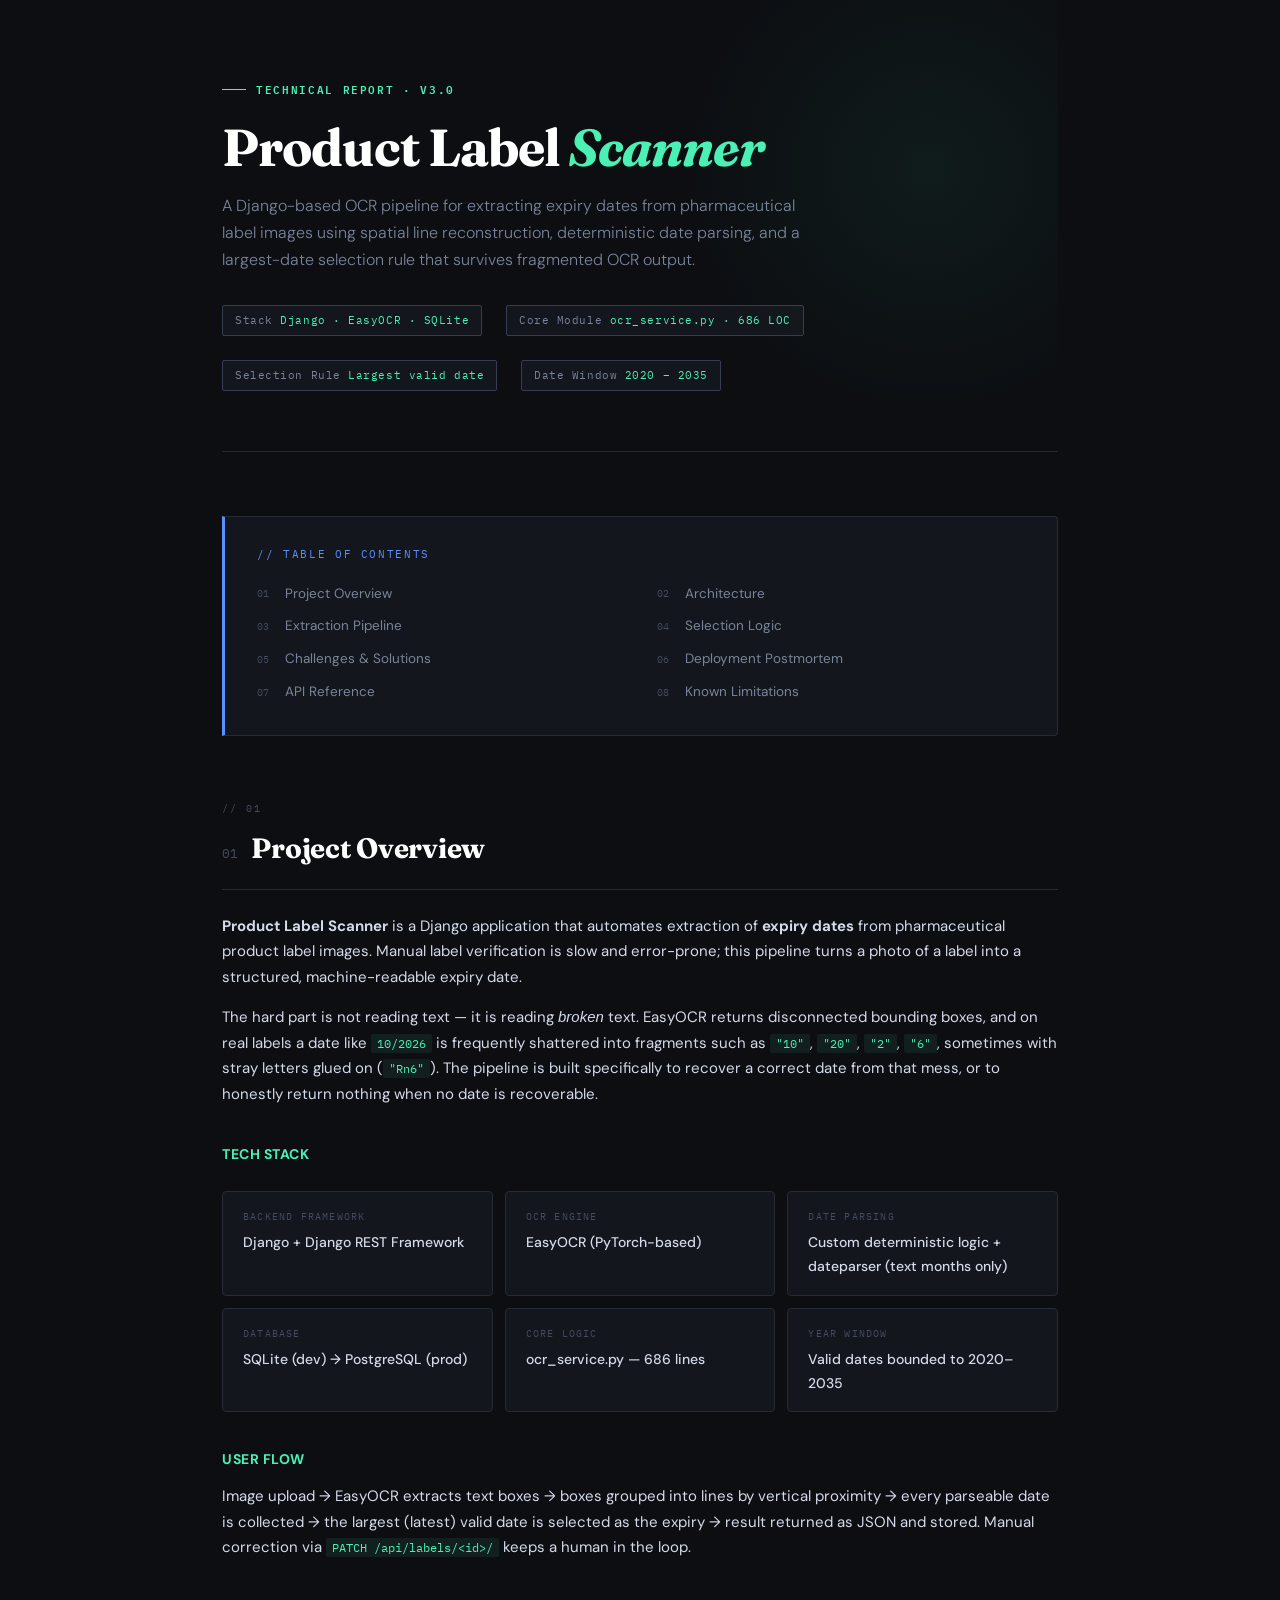
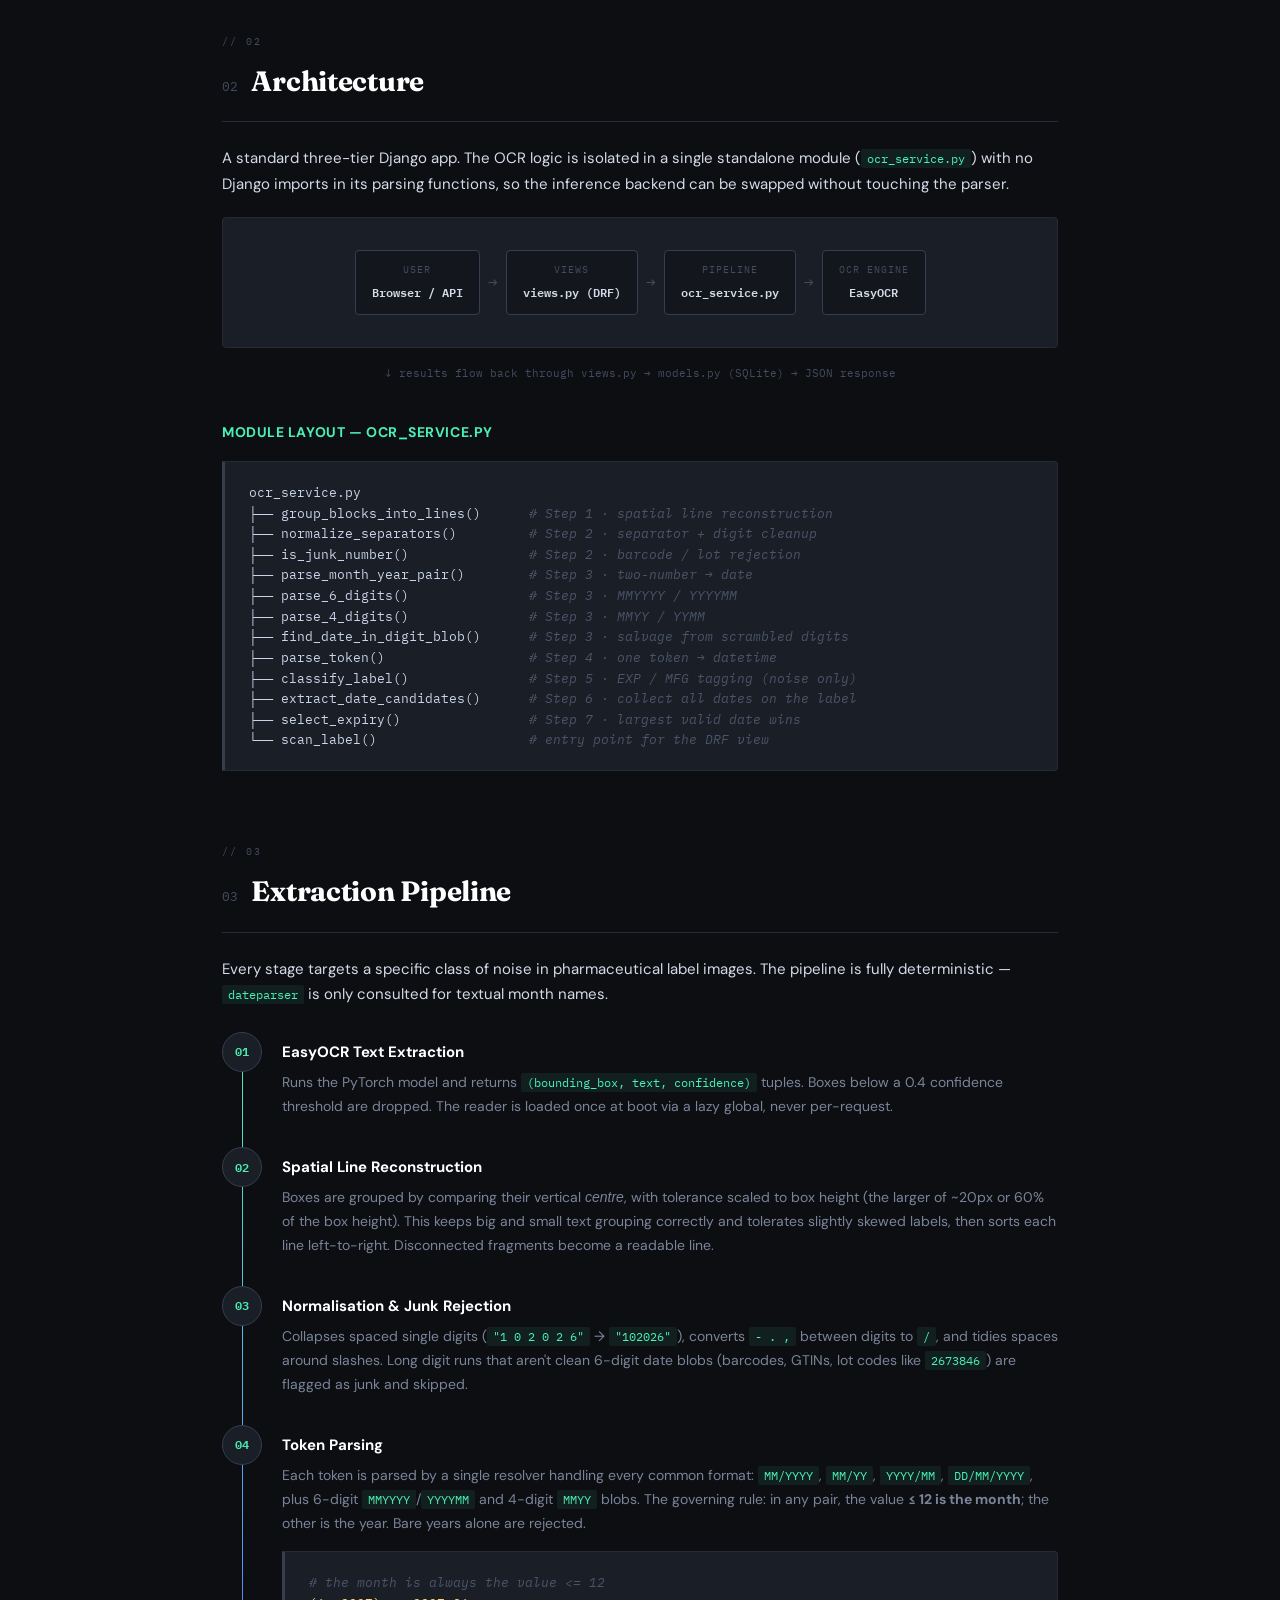
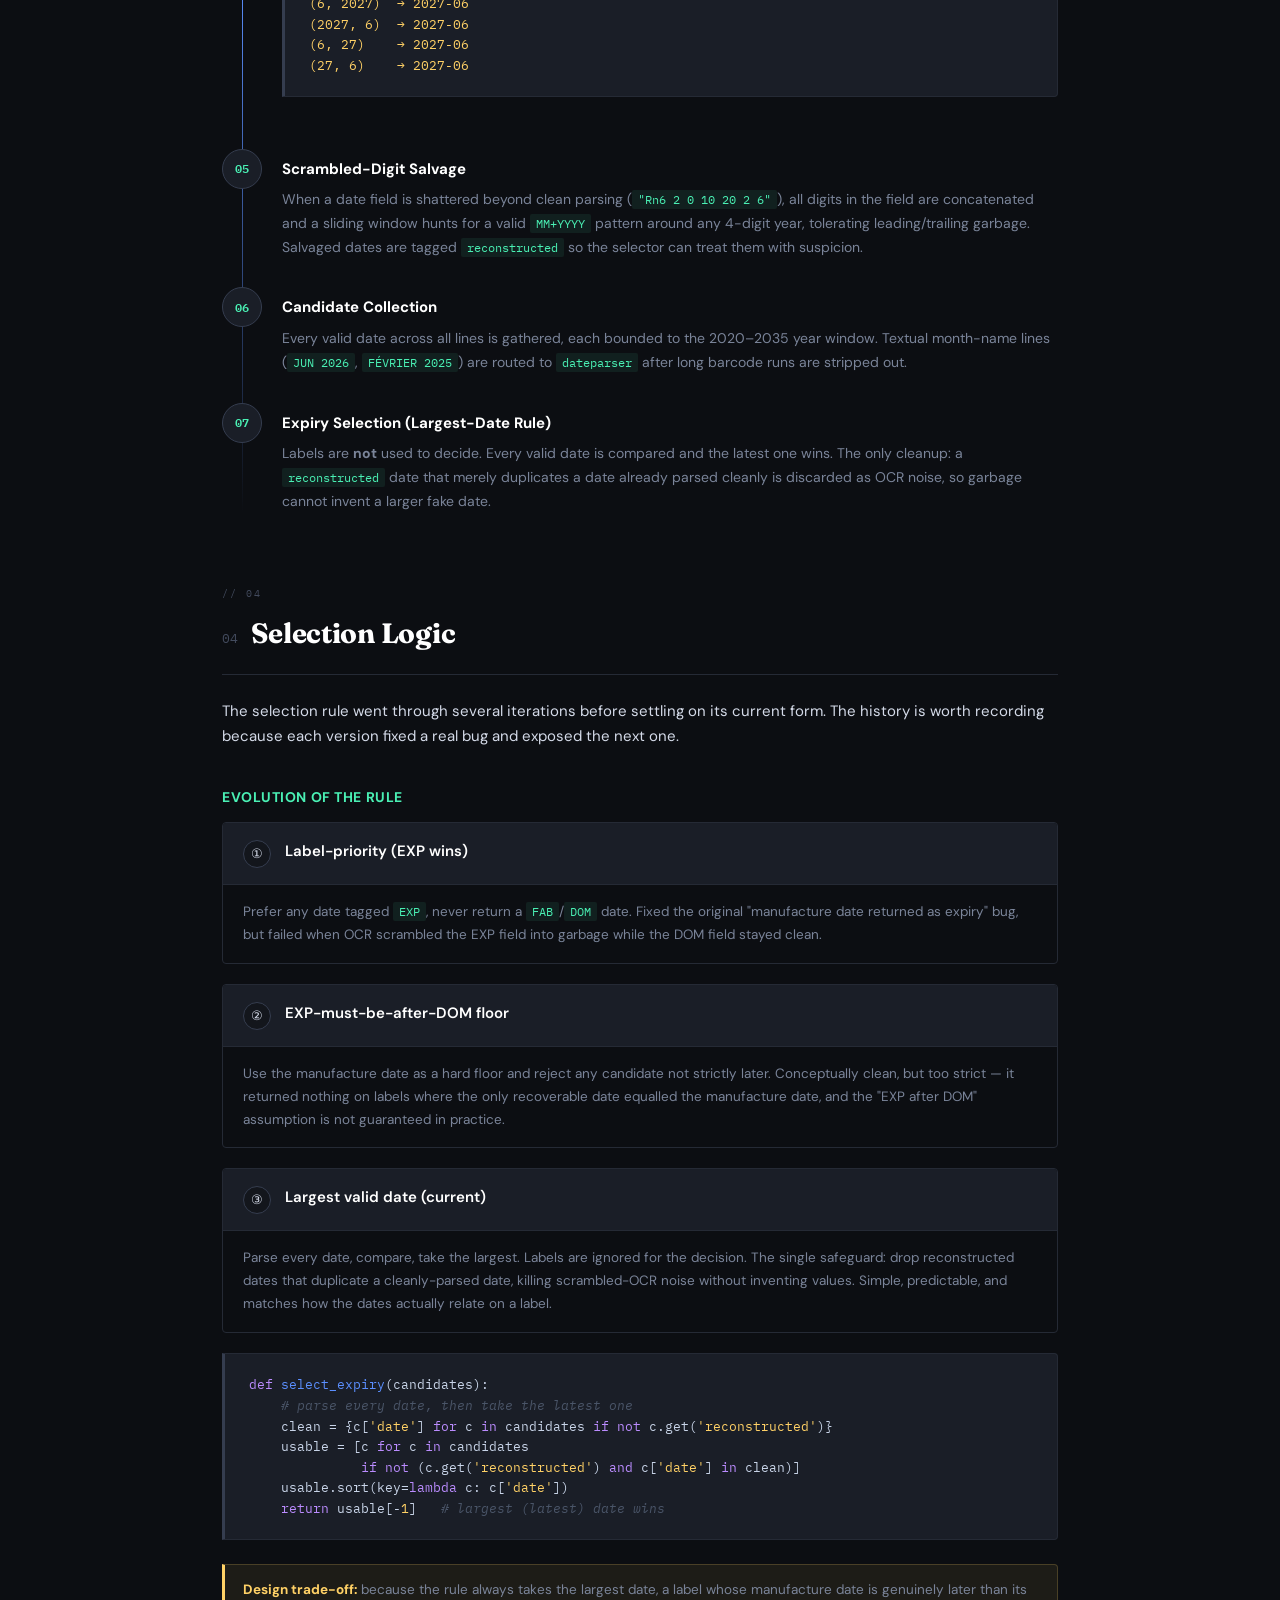
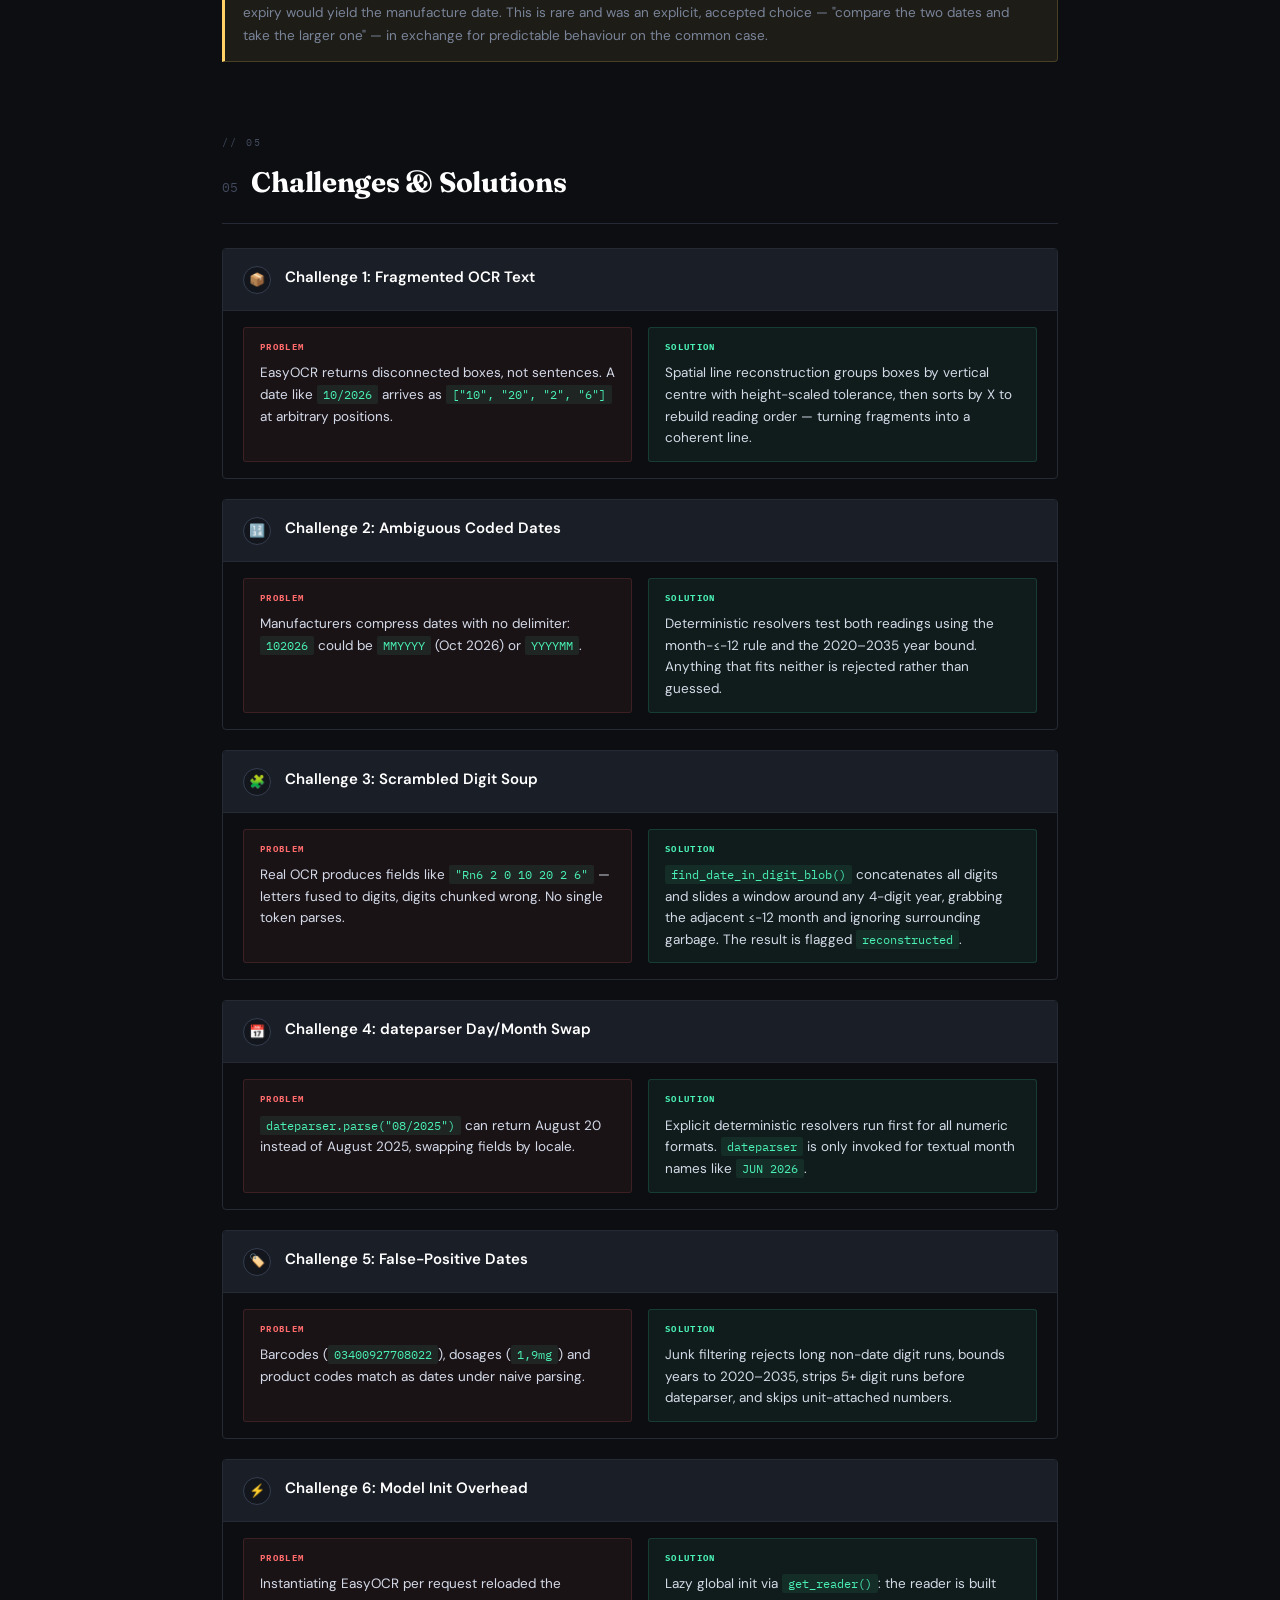
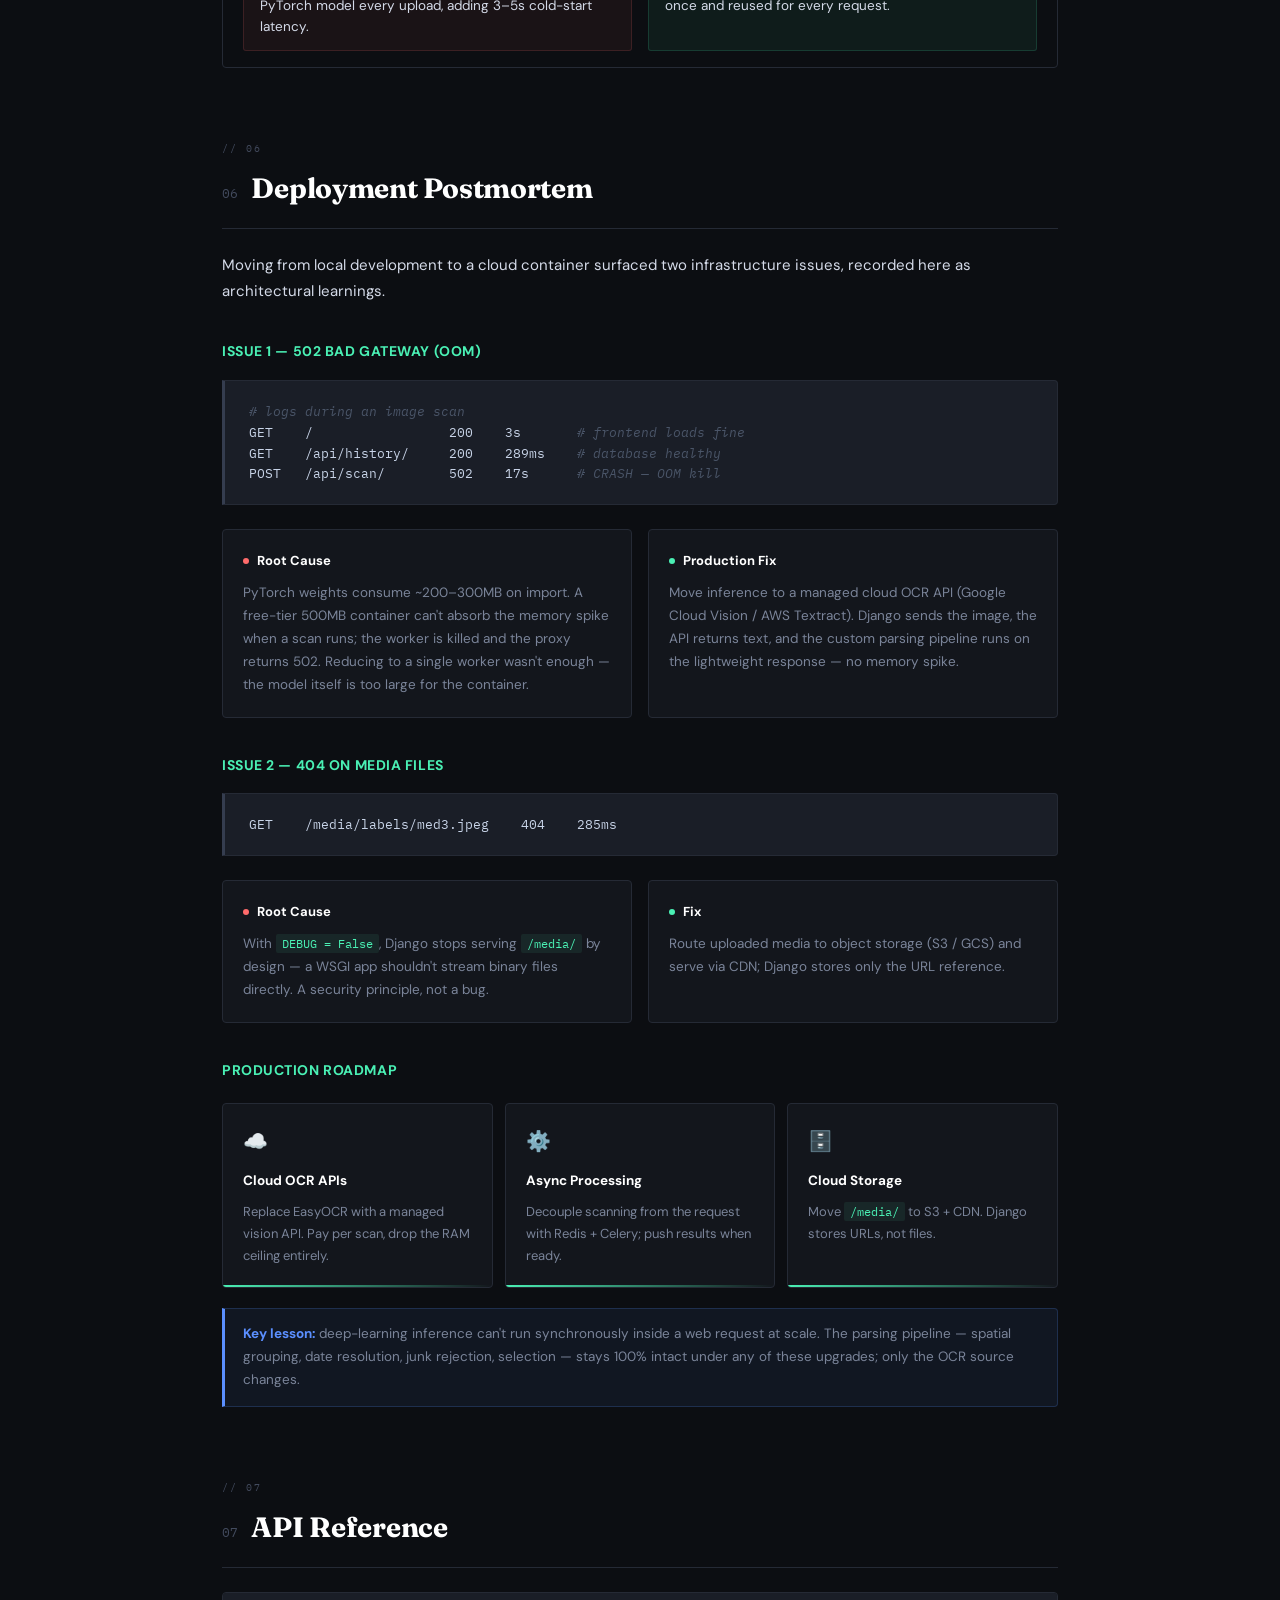
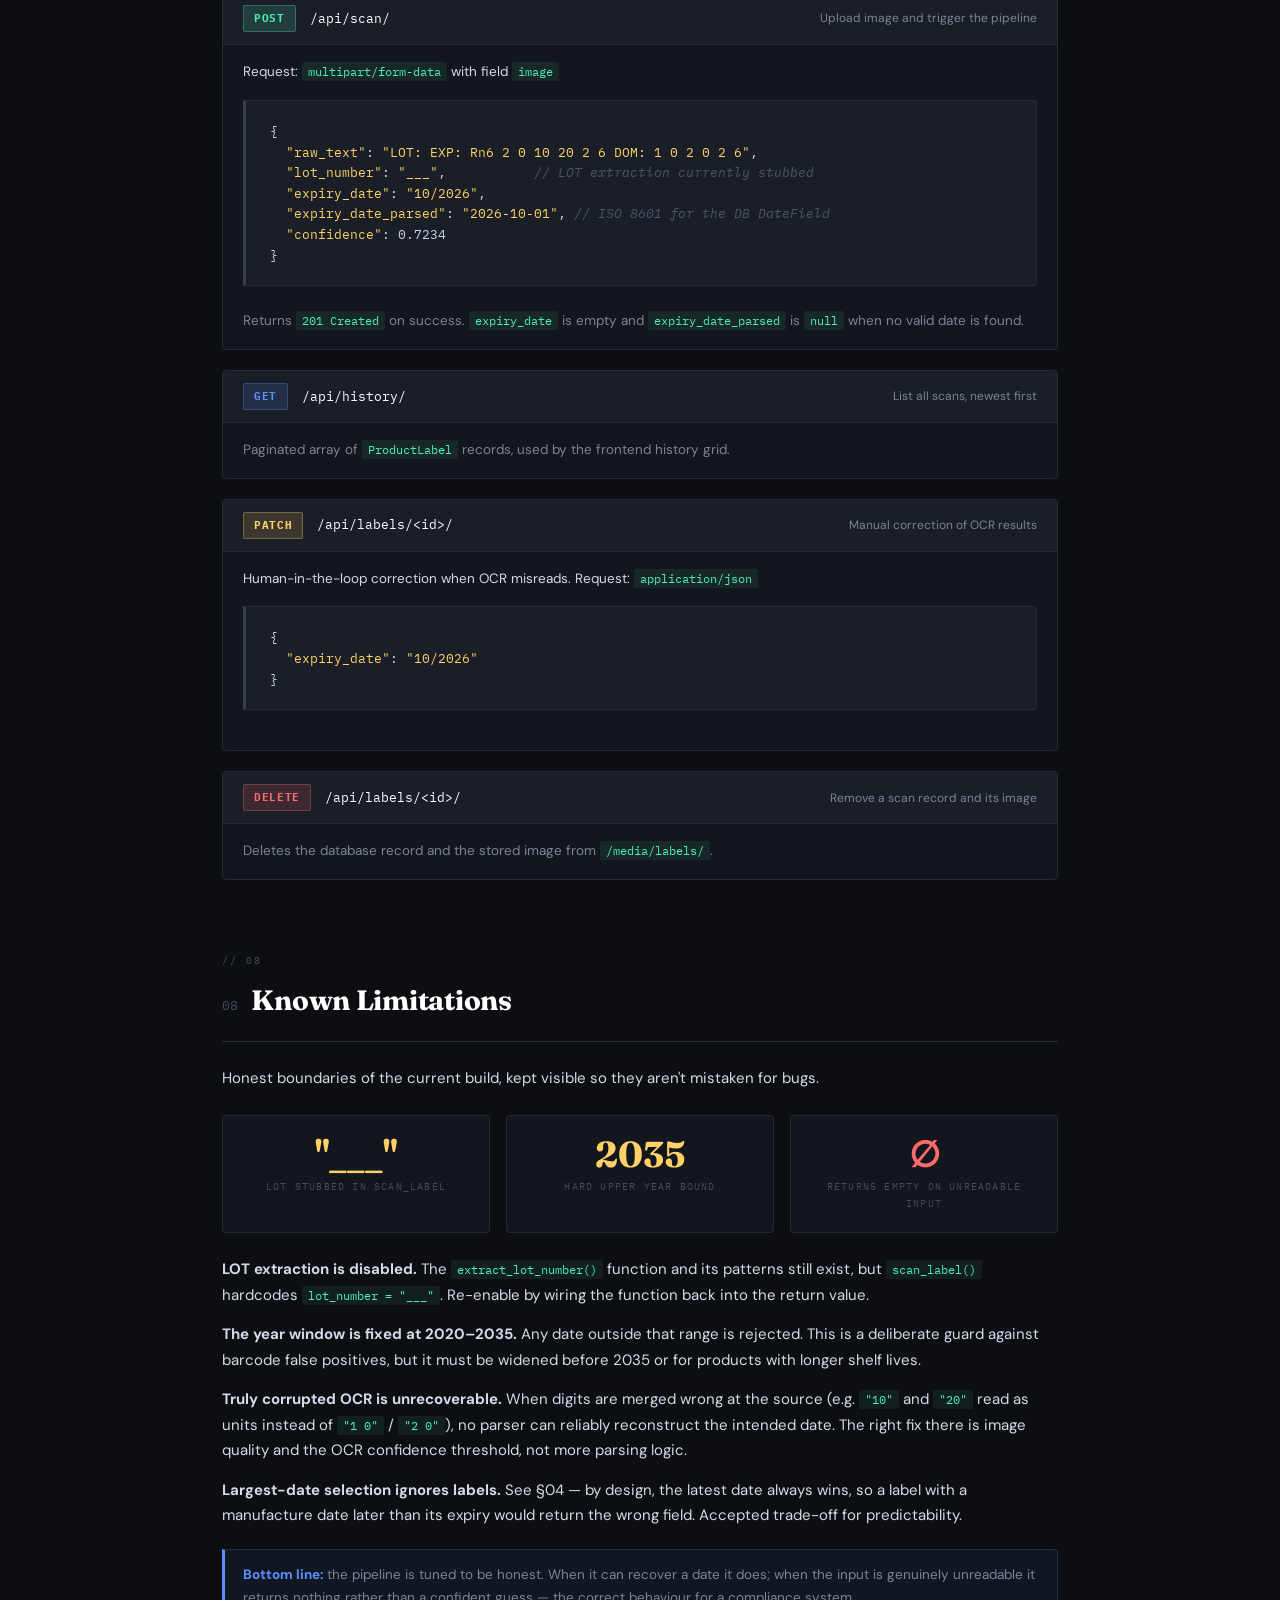
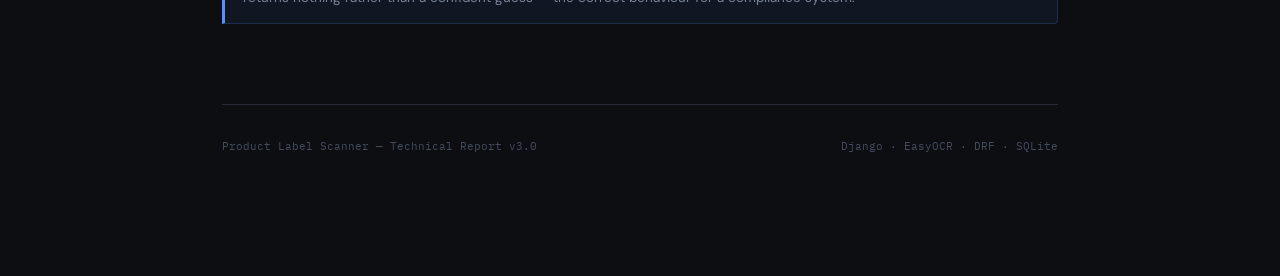
==== commit 90e12c8c: "Refactor code structure for improved readability and maintainability" ====
--- a/scanner/templates/scanner/ProductLabelScanner_Report.html
+++ b/scanner/templates/scanner/ProductLabelScanner_Report.html
@@ -26,7 +26,6 @@
   }
 
   * { margin: 0; padding: 0; box-sizing: border-box; }
-
   html { scroll-behavior: smooth; }
 
   body {
@@ -38,14 +37,8 @@
     -webkit-font-smoothing: antialiased;
   }
 
-  /* ---- LAYOUT ---- */
-  .wrapper {
-    max-width: 900px;
-    margin: 0 auto;
-    padding: 0 32px 120px;
-  }
-
-  /* ---- HEADER ---- */
+  .wrapper { max-width: 900px; margin: 0 auto; padding: 0 32px 120px; }
+
   .header {
     padding: 80px 0 60px;
     border-bottom: 1px solid var(--border);
@@ -53,7 +46,6 @@
     position: relative;
     overflow: hidden;
   }
-
   .header::before {
     content: '';
     position: absolute;
@@ -62,720 +54,226 @@
     background: radial-gradient(circle, rgba(74,240,180,0.06) 0%, transparent 70%);
     pointer-events: none;
   }
-
   .header-tag {
     font-family: var(--mono);
-    font-size: 11px;
-    font-weight: 600;
-    letter-spacing: 0.15em;
-    text-transform: uppercase;
+    font-size: 11px; font-weight: 600;
+    letter-spacing: 0.15em; text-transform: uppercase;
     color: var(--accent);
     margin-bottom: 20px;
-    display: flex;
-    align-items: center;
-    gap: 10px;
-  }
-
-  .header-tag::before {
-    content: '';
-    display: block;
-    width: 24px; height: 1px;
-    background: var(--accent);
-  }
-
+    display: flex; align-items: center; gap: 10px;
+  }
+  .header-tag::before { content: ''; display: block; width: 24px; height: 1px; background: var(--accent); }
   .header h1 {
     font-family: var(--serif);
     font-size: clamp(32px, 5vw, 52px);
-    font-weight: 700;
-    line-height: 1.1;
-    color: #fff;
-    margin-bottom: 16px;
-    letter-spacing: -0.02em;
-  }
-
-  .header h1 em {
-    font-style: italic;
-    color: var(--accent);
-  }
-
-  .header-sub {
-    font-size: 16px;
-    color: var(--text-dim);
-    max-width: 600px;
-    font-weight: 300;
-  }
-
-  .header-meta {
-    margin-top: 32px;
-    display: flex;
-    gap: 24px;
-    flex-wrap: wrap;
-  }
-
+    font-weight: 700; line-height: 1.1;
+    color: #fff; margin-bottom: 16px; letter-spacing: -0.02em;
+  }
+  .header h1 em { font-style: italic; color: var(--accent); }
+  .header-sub { font-size: 16px; color: var(--text-dim); max-width: 600px; font-weight: 300; }
+  .header-meta { margin-top: 32px; display: flex; gap: 24px; flex-wrap: wrap; }
   .meta-pill {
-    font-family: var(--mono);
-    font-size: 11px;
-    letter-spacing: 0.05em;
-    padding: 5px 12px;
-    border: 1px solid var(--border-bright);
-    border-radius: 2px;
-    color: var(--text-dim);
-    background: var(--surface);
-  }
-
+    font-family: var(--mono); font-size: 11px; letter-spacing: 0.05em;
+    padding: 5px 12px; border: 1px solid var(--border-bright);
+    border-radius: 2px; color: var(--text-dim); background: var(--surface);
+  }
   .meta-pill span { color: var(--accent); }
 
-  /* ---- TOC ---- */
   .toc {
     background: var(--surface);
     border: 1px solid var(--border);
     border-left: 3px solid var(--accent2);
-    padding: 28px 32px;
-    margin-bottom: 64px;
-    border-radius: 0 4px 4px 0;
-  }
-
+    padding: 28px 32px; margin-bottom: 64px; border-radius: 0 4px 4px 0;
+  }
   .toc-title {
-    font-family: var(--mono);
-    font-size: 11px;
-    letter-spacing: 0.15em;
-    text-transform: uppercase;
-    color: var(--accent2);
-    margin-bottom: 16px;
-  }
-
-  .toc ol {
-    list-style: none;
-    display: grid;
-    grid-template-columns: 1fr 1fr;
-    gap: 4px 32px;
-  }
-
+    font-family: var(--mono); font-size: 11px; letter-spacing: 0.15em;
+    text-transform: uppercase; color: var(--accent2); margin-bottom: 16px;
+  }
+  .toc ol { list-style: none; display: grid; grid-template-columns: 1fr 1fr; gap: 4px 32px; }
   .toc li a {
-    color: var(--text-dim);
-    text-decoration: none;
-    font-size: 13.5px;
-    display: flex;
-    align-items: center;
-    gap: 10px;
-    padding: 3px 0;
-    transition: color 0.15s;
-  }
-
+    color: var(--text-dim); text-decoration: none; font-size: 13.5px;
+    display: flex; align-items: center; gap: 10px; padding: 3px 0; transition: color 0.15s;
+  }
   .toc li a:hover { color: var(--accent2); }
-
-  .toc li a .toc-num {
-    font-family: var(--mono);
-    font-size: 10px;
-    color: var(--text-dimmer);
-    min-width: 18px;
-  }
-
-  /* ---- SECTION ---- */
-  section {
-    margin-bottom: 72px;
-  }
-
+  .toc li a .toc-num { font-family: var(--mono); font-size: 10px; color: var(--text-dimmer); min-width: 18px; }
+
+  section { margin-bottom: 72px; }
   .section-label {
-    font-family: var(--mono);
-    font-size: 10px;
-    letter-spacing: 0.2em;
-    text-transform: uppercase;
-    color: var(--text-dimmer);
-    margin-bottom: 8px;
-  }
-
+    font-family: var(--mono); font-size: 10px; letter-spacing: 0.2em;
+    text-transform: uppercase; color: var(--text-dimmer); margin-bottom: 8px;
+  }
   section > h2 {
-    font-family: var(--serif);
-    font-size: 28px;
-    font-weight: 700;
-    color: #fff;
-    margin-bottom: 24px;
-    padding-bottom: 16px;
-    border-bottom: 1px solid var(--border);
-    letter-spacing: -0.01em;
-    display: flex;
-    align-items: baseline;
-    gap: 14px;
-  }
-
-  section > h2 .num {
-    font-family: var(--mono);
-    font-size: 13px;
-    font-weight: 400;
-    color: var(--text-dimmer);
-  }
-
+    font-family: var(--serif); font-size: 28px; font-weight: 700;
+    color: #fff; margin-bottom: 24px; padding-bottom: 16px;
+    border-bottom: 1px solid var(--border); letter-spacing: -0.01em;
+    display: flex; align-items: baseline; gap: 14px;
+  }
+  section > h2 .num { font-family: var(--mono); font-size: 13px; font-weight: 400; color: var(--text-dimmer); }
   h3 {
-    font-family: var(--sans);
-    font-size: 14px;
-    font-weight: 700;
-    letter-spacing: 0.04em;
-    text-transform: uppercase;
-    color: var(--accent);
-    margin: 36px 0 12px;
-  }
-
+    font-family: var(--sans); font-size: 14px; font-weight: 700;
+    letter-spacing: 0.04em; text-transform: uppercase; color: var(--accent); margin: 36px 0 12px;
+  }
   p { margin-bottom: 14px; color: var(--text); }
 
-  /* ---- TECH STACK TABLE ---- */
   .tech-stack {
-    display: grid;
-    grid-template-columns: repeat(auto-fill, minmax(240px, 1fr));
-    gap: 12px;
-    margin: 24px 0;
-  }
-
+    display: grid; grid-template-columns: repeat(auto-fill, minmax(240px, 1fr));
+    gap: 12px; margin: 24px 0;
+  }
   .tech-card {
-    background: var(--surface);
-    border: 1px solid var(--border);
-    padding: 16px 20px;
-    border-radius: 4px;
-    transition: border-color 0.2s;
-  }
-
+    background: var(--surface); border: 1px solid var(--border);
+    padding: 16px 20px; border-radius: 4px; transition: border-color 0.2s;
+  }
   .tech-card:hover { border-color: var(--border-bright); }
-
   .tech-card .label {
-    font-family: var(--mono);
-    font-size: 10px;
-    letter-spacing: 0.12em;
-    text-transform: uppercase;
-    color: var(--text-dimmer);
-    margin-bottom: 6px;
-  }
-
-  .tech-card .value {
-    font-size: 14px;
-    font-weight: 500;
-    color: var(--text);
-  }
-
-  /* ---- PIPELINE STEPS ---- */
-  .pipeline {
-    position: relative;
-    margin: 24px 0;
-  }
-
+    font-family: var(--mono); font-size: 10px; letter-spacing: 0.12em;
+    text-transform: uppercase; color: var(--text-dimmer); margin-bottom: 6px;
+  }
+  .tech-card .value { font-size: 14px; font-weight: 500; color: var(--text); }
+
+  .pipeline { position: relative; margin: 24px 0; }
   .pipeline::before {
-    content: '';
-    position: absolute;
-    left: 20px; top: 0; bottom: 0;
-    width: 1px;
+    content: ''; position: absolute; left: 20px; top: 0; bottom: 0; width: 1px;
     background: linear-gradient(to bottom, var(--accent), var(--accent2), transparent);
   }
-
-  .step {
-    display: flex;
-    gap: 20px;
-    padding: 0 0 28px 0;
-    margin-left: 0;
-  }
-
+  .step { display: flex; gap: 20px; padding: 0 0 28px 0; }
   .step:last-child { padding-bottom: 0; }
-
   .step-num {
-    width: 40px;
-    height: 40px;
-    min-width: 40px;
-    background: var(--surface2);
-    border: 1px solid var(--border-bright);
-    border-radius: 50%;
-    display: flex;
-    align-items: center;
-    justify-content: center;
-    font-family: var(--mono);
-    font-size: 12px;
-    font-weight: 600;
-    color: var(--accent);
-    position: relative;
-    z-index: 1;
-  }
-
+    width: 40px; height: 40px; min-width: 40px;
+    background: var(--surface2); border: 1px solid var(--border-bright);
+    border-radius: 50%; display: flex; align-items: center; justify-content: center;
+    font-family: var(--mono); font-size: 12px; font-weight: 600; color: var(--accent);
+    position: relative; z-index: 1;
+  }
   .step-body { flex: 1; padding-top: 8px; }
-
-  .step-body h4 {
-    font-size: 15px;
-    font-weight: 700;
-    color: #fff;
-    margin-bottom: 6px;
-  }
-
+  .step-body h4 { font-size: 15px; font-weight: 700; color: #fff; margin-bottom: 6px; }
   .step-body p { font-size: 14px; margin-bottom: 0; color: var(--text-dim); }
 
-  /* ---- CODE BLOCKS ---- */
   pre {
-    background: var(--surface2);
-    border: 1px solid var(--border);
-    border-left: 3px solid var(--border-bright);
-    padding: 20px 24px;
-    border-radius: 0 4px 4px 0;
-    overflow-x: auto;
-    margin: 16px 0 24px;
-    font-family: var(--mono);
-    font-size: 12.5px;
-    line-height: 1.65;
-    color: #c8d4e8;
-  }
-
+    background: var(--surface2); border: 1px solid var(--border);
+    border-left: 3px solid var(--border-bright); padding: 20px 24px;
+    border-radius: 0 4px 4px 0; overflow-x: auto; margin: 16px 0 24px;
+    font-family: var(--mono); font-size: 12.5px; line-height: 1.65; color: #c8d4e8;
+  }
   code {
-    font-family: var(--mono);
-    font-size: 12px;
-    color: var(--accent);
-    background: rgba(74,240,180,0.08);
-    padding: 2px 6px;
-    border-radius: 2px;
-  }
-
-  pre code {
-    color: inherit;
-    background: none;
-    padding: 0;
-  }
-
-  /* syntax highlight tweaks */
+    font-family: var(--mono); font-size: 12px; color: var(--accent);
+    background: rgba(74,240,180,0.08); padding: 2px 6px; border-radius: 2px;
+  }
+  pre code { color: inherit; background: none; padding: 0; }
   .kw { color: #bb8cff; }
   .fn { color: #5b8fff; }
   .str { color: #ffd166; }
   .cm { color: #4a5568; font-style: italic; }
 
-  /* ---- TEST RESULTS TABLE ---- */
-  .results-table {
-    width: 100%;
-    border-collapse: collapse;
-    margin: 16px 0 24px;
-    font-size: 13.5px;
-  }
-
-  .results-table thead tr {
-    background: var(--surface2);
-    border-bottom: 2px solid var(--border-bright);
-  }
-
+  .results-table { width: 100%; border-collapse: collapse; margin: 16px 0 24px; font-size: 13.5px; }
+  .results-table thead tr { background: var(--surface2); border-bottom: 2px solid var(--border-bright); }
   .results-table th {
-    padding: 10px 14px;
-    text-align: left;
-    font-family: var(--mono);
-    font-size: 10px;
-    letter-spacing: 0.12em;
-    text-transform: uppercase;
-    color: var(--text-dimmer);
-    font-weight: 600;
-  }
-
-  .results-table td {
-    padding: 10px 14px;
-    border-bottom: 1px solid var(--border);
-    color: var(--text);
-    vertical-align: top;
-  }
-
+    padding: 10px 14px; text-align: left; font-family: var(--mono);
+    font-size: 10px; letter-spacing: 0.12em; text-transform: uppercase;
+    color: var(--text-dimmer); font-weight: 600;
+  }
+  .results-table td { padding: 10px 14px; border-bottom: 1px solid var(--border); color: var(--text); vertical-align: top; }
   .results-table tr:last-child td { border-bottom: none; }
   .results-table tr:hover td { background: rgba(255,255,255,0.02); }
 
   .badge {
-    display: inline-flex;
-    align-items: center;
-    gap: 5px;
-    padding: 2px 8px;
-    border-radius: 2px;
-    font-family: var(--mono);
-    font-size: 10px;
-    font-weight: 600;
-    letter-spacing: 0.05em;
-    white-space: nowrap;
-  }
-
+    display: inline-flex; align-items: center; gap: 5px; padding: 2px 8px;
+    border-radius: 2px; font-family: var(--mono); font-size: 10px;
+    font-weight: 600; letter-spacing: 0.05em; white-space: nowrap;
+  }
   .badge-pass { background: rgba(74,240,180,0.12); color: var(--accent); border: 1px solid rgba(74,240,180,0.25); }
   .badge-fail { background: rgba(255,107,107,0.12); color: var(--accent3); border: 1px solid rgba(255,107,107,0.25); }
   .badge-warn { background: rgba(255,209,102,0.12); color: var(--accent4); border: 1px solid rgba(255,209,102,0.25); }
-
   .td-mono { font-family: var(--mono); font-size: 12px; }
 
-  /* ---- STAT BOXES ---- */
-  .stats {
-    display: grid;
-    grid-template-columns: repeat(3, 1fr);
-    gap: 16px;
-    margin: 24px 0;
-  }
-
-  .stat-box {
-    background: var(--surface);
-    border: 1px solid var(--border);
-    padding: 20px 24px;
-    border-radius: 4px;
-    text-align: center;
-  }
-
-  .stat-box .stat-num {
-    font-family: var(--serif);
-    font-size: 36px;
-    font-weight: 700;
-    line-height: 1;
-    margin-bottom: 6px;
-  }
-
-  .stat-box .stat-label {
-    font-family: var(--mono);
-    font-size: 10px;
-    letter-spacing: 0.12em;
-    text-transform: uppercase;
-    color: var(--text-dimmer);
-  }
-
+  .stats { display: grid; grid-template-columns: repeat(3, 1fr); gap: 16px; margin: 24px 0; }
+  .stat-box { background: var(--surface); border: 1px solid var(--border); padding: 20px 24px; border-radius: 4px; text-align: center; }
+  .stat-box .stat-num { font-family: var(--serif); font-size: 36px; font-weight: 700; line-height: 1; margin-bottom: 6px; }
+  .stat-box .stat-label { font-family: var(--mono); font-size: 10px; letter-spacing: 0.12em; text-transform: uppercase; color: var(--text-dimmer); }
   .stat-pass .stat-num { color: var(--accent); }
   .stat-fail .stat-num { color: var(--accent3); }
   .stat-warn .stat-num { color: var(--accent4); }
 
-  /* ---- BUG CARDS ---- */
-  .bug-card {
-    background: var(--surface);
-    border: 1px solid var(--border);
-    border-radius: 4px;
-    margin-bottom: 16px;
-    overflow: hidden;
-  }
-
-  .bug-header {
-    display: flex;
-    align-items: center;
-    gap: 14px;
-    padding: 14px 20px;
-    border-bottom: 1px solid var(--border);
-    background: var(--surface2);
-  }
-
-  .bug-severity {
-    font-family: var(--mono);
-    font-size: 9px;
-    letter-spacing: 0.12em;
-    text-transform: uppercase;
-    padding: 3px 8px;
-    border-radius: 2px;
-    font-weight: 700;
-  }
-
-  .sev-critical { background: rgba(255,107,107,0.15); color: var(--accent3); border: 1px solid rgba(255,107,107,0.3); }
-  .sev-high { background: rgba(255,209,102,0.15); color: var(--accent4); border: 1px solid rgba(255,209,102,0.3); }
-  .sev-low { background: rgba(91,143,255,0.15); color: var(--accent2); border: 1px solid rgba(91,143,255,0.3); }
-
-  .bug-title {
-    font-size: 14px;
-    font-weight: 600;
-    color: #fff;
-    flex: 1;
-  }
-
-  .bug-file {
-    font-family: var(--mono);
-    font-size: 11px;
-    color: var(--text-dimmer);
-  }
-
-  .bug-body { padding: 16px 20px; }
-
-  .bug-row {
-    display: grid;
-    grid-template-columns: 72px 1fr;
-    gap: 10px;
-    margin-bottom: 8px;
-    font-size: 13.5px;
-  }
-
-  .bug-row:last-child { margin-bottom: 0; }
-
-  .bug-row-label {
-    font-family: var(--mono);
-    font-size: 10px;
-    letter-spacing: 0.1em;
-    text-transform: uppercase;
-    color: var(--text-dimmer);
-    padding-top: 1px;
-  }
-
-  /* ---- CHALLENGE CARDS ---- */
-  .challenge {
-    border: 1px solid var(--border);
-    border-radius: 4px;
-    margin-bottom: 20px;
-    overflow: hidden;
-  }
-
+  .challenge { border: 1px solid var(--border); border-radius: 4px; margin-bottom: 20px; overflow: hidden; }
   .challenge-header {
-    padding: 16px 20px;
-    background: var(--surface2);
-    border-bottom: 1px solid var(--border);
-    display: flex;
-    gap: 14px;
-    align-items: flex-start;
-  }
-
+    padding: 16px 20px; background: var(--surface2); border-bottom: 1px solid var(--border);
+    display: flex; gap: 14px; align-items: flex-start;
+  }
   .challenge-icon {
-    width: 28px; height: 28px; min-width: 28px;
-    border-radius: 50%;
-    background: var(--surface);
-    border: 1px solid var(--border-bright);
-    display: flex;
-    align-items: center;
-    justify-content: center;
-    font-size: 13px;
-    margin-top: 1px;
-  }
-
+    width: 28px; height: 28px; min-width: 28px; border-radius: 50%;
+    background: var(--surface); border: 1px solid var(--border-bright);
+    display: flex; align-items: center; justify-content: center; font-size: 13px; margin-top: 1px;
+  }
   .challenge-title { font-size: 15px; font-weight: 600; color: #fff; }
-
   .challenge-body { padding: 16px 20px; }
-
   .problem-solution { display: grid; grid-template-columns: 1fr 1fr; gap: 16px; }
-
   .ps-block { padding: 12px 16px; border-radius: 3px; font-size: 13.5px; line-height: 1.6; }
   .ps-problem { background: rgba(255,107,107,0.06); border: 1px solid rgba(255,107,107,0.15); }
   .ps-solution { background: rgba(74,240,180,0.06); border: 1px solid rgba(74,240,180,0.15); }
-
-  .ps-label {
-    font-family: var(--mono);
-    font-size: 9px;
-    letter-spacing: 0.15em;
-    text-transform: uppercase;
-    margin-bottom: 8px;
-    font-weight: 700;
-  }
-
+  .ps-label { font-family: var(--mono); font-size: 9px; letter-spacing: 0.15em; text-transform: uppercase; margin-bottom: 8px; font-weight: 700; }
   .ps-problem .ps-label { color: var(--accent3); }
   .ps-solution .ps-label { color: var(--accent); }
 
-  /* ---- API ENDPOINT ---- */
-  .endpoint {
-    background: var(--surface);
-    border: 1px solid var(--border);
-    border-radius: 4px;
-    margin-bottom: 20px;
-    overflow: hidden;
-  }
-
-  .endpoint-header {
-    display: flex;
-    align-items: center;
-    gap: 14px;
-    padding: 12px 20px;
-    border-bottom: 1px solid var(--border);
-    background: var(--surface2);
-  }
-
-  .method {
-    font-family: var(--mono);
-    font-size: 11px;
-    font-weight: 700;
-    letter-spacing: 0.06em;
-    padding: 3px 10px;
-    border-radius: 2px;
-  }
-
+  .endpoint { background: var(--surface); border: 1px solid var(--border); border-radius: 4px; margin-bottom: 20px; overflow: hidden; }
+  .endpoint-header { display: flex; align-items: center; gap: 14px; padding: 12px 20px; border-bottom: 1px solid var(--border); background: var(--surface2); }
+  .method { font-family: var(--mono); font-size: 11px; font-weight: 700; letter-spacing: 0.06em; padding: 3px 10px; border-radius: 2px; }
   .method-post { background: rgba(74,240,180,0.15); color: var(--accent); border: 1px solid rgba(74,240,180,0.3); }
   .method-get { background: rgba(91,143,255,0.15); color: var(--accent2); border: 1px solid rgba(91,143,255,0.3); }
   .method-patch { background: rgba(255,209,102,0.15); color: var(--accent4); border: 1px solid rgba(255,209,102,0.3); }
   .method-delete { background: rgba(255,107,107,0.15); color: var(--accent3); border: 1px solid rgba(255,107,107,0.3); }
-
-  .endpoint-path {
-    font-family: var(--mono);
-    font-size: 13px;
-    color: #fff;
-    flex: 1;
-  }
-
-  .endpoint-desc {
-    font-size: 12px;
-    color: var(--text-dim);
-  }
-
+  .endpoint-path { font-family: var(--mono); font-size: 13px; color: #fff; flex: 1; }
+  .endpoint-desc { font-size: 12px; color: var(--text-dim); }
   .endpoint-body { padding: 16px 20px; font-size: 13.5px; color: var(--text-dim); }
 
-  /* ---- DEPLOYMENT ---- */
-  .deploy-grid {
-    display: grid;
-    grid-template-columns: 1fr 1fr;
-    gap: 16px;
-    margin: 20px 0;
-  }
-
-  .deploy-card {
-    background: var(--surface);
-    border: 1px solid var(--border);
-    padding: 20px;
-    border-radius: 4px;
-  }
-
-  .deploy-card h4 {
-    font-size: 13px;
-    font-weight: 700;
-    color: #fff;
-    margin-bottom: 10px;
-    display: flex;
-    align-items: center;
-    gap: 8px;
-  }
-
-  .deploy-card h4::before {
-    content: '';
-    width: 6px; height: 6px;
-    border-radius: 50%;
-    background: var(--accent3);
-  }
-
+  .deploy-grid { display: grid; grid-template-columns: 1fr 1fr; gap: 16px; margin: 20px 0; }
+  .deploy-card { background: var(--surface); border: 1px solid var(--border); padding: 20px; border-radius: 4px; }
+  .deploy-card h4 { font-size: 13px; font-weight: 700; color: #fff; margin-bottom: 10px; display: flex; align-items: center; gap: 8px; }
+  .deploy-card h4::before { content: ''; width: 6px; height: 6px; border-radius: 50%; background: var(--accent3); }
   .deploy-card.fixed h4::before { background: var(--accent); }
-
   .deploy-card p { font-size: 13.5px; color: var(--text-dim); margin: 0; }
 
-  /* ---- ROADMAP ---- */
-  .roadmap {
-    display: grid;
-    grid-template-columns: repeat(3, 1fr);
-    gap: 12px;
-    margin: 20px 0;
-  }
-
-  .roadmap-card {
-    background: var(--surface);
-    border: 1px solid var(--border);
-    padding: 20px;
-    border-radius: 4px;
-    position: relative;
-    overflow: hidden;
-  }
-
-  .roadmap-card::after {
-    content: '';
-    position: absolute;
-    bottom: 0; left: 0; right: 0;
-    height: 2px;
-    background: linear-gradient(to right, var(--accent), transparent);
-  }
-
-  .roadmap-card h4 {
-    font-size: 13.5px;
-    font-weight: 700;
-    color: #fff;
-    margin-bottom: 8px;
-  }
-
+  .roadmap { display: grid; grid-template-columns: repeat(3, 1fr); gap: 12px; margin: 20px 0; }
+  .roadmap-card { background: var(--surface); border: 1px solid var(--border); padding: 20px; border-radius: 4px; position: relative; overflow: hidden; }
+  .roadmap-card::after { content: ''; position: absolute; bottom: 0; left: 0; right: 0; height: 2px; background: linear-gradient(to right, var(--accent), transparent); }
+  .roadmap-card h4 { font-size: 13.5px; font-weight: 700; color: #fff; margin-bottom: 8px; }
   .roadmap-card p { font-size: 13px; color: var(--text-dim); margin: 0; }
-
   .roadmap-icon { font-size: 20px; margin-bottom: 12px; }
 
-  /* ---- ARCH DIAGRAM ---- */
   .arch-diagram {
-    background: var(--surface2);
-    border: 1px solid var(--border);
-    padding: 32px;
-    border-radius: 4px;
-    margin: 20px 0;
-    display: flex;
-    align-items: center;
-    justify-content: center;
-    gap: 0;
-    flex-wrap: wrap;
-    font-family: var(--mono);
-    font-size: 12px;
-  }
-
-  .arch-node {
-    background: var(--surface);
-    border: 1px solid var(--border-bright);
-    padding: 10px 16px;
-    border-radius: 4px;
-    text-align: center;
-    min-width: 100px;
-  }
-
-  .arch-node .arch-node-label {
-    font-size: 10px;
-    color: var(--text-dimmer);
-    display: block;
-    margin-bottom: 4px;
-    letter-spacing: 0.1em;
-    text-transform: uppercase;
-  }
-
-  .arch-node .arch-node-name {
-    font-size: 12px;
-    color: var(--text);
-    font-weight: 600;
-  }
-
-  .arch-arrow {
-    color: var(--text-dimmer);
-    padding: 0 8px;
-    font-size: 16px;
-  }
-
-  /* ---- HOW TO RUN ---- */
-  .run-steps { margin: 16px 0; }
-
-  .run-step {
-    display: flex;
-    gap: 16px;
-    margin-bottom: 12px;
-    align-items: flex-start;
-  }
-
-  .run-step-num {
-    font-family: var(--mono);
-    font-size: 10px;
-    font-weight: 700;
-    color: var(--accent2);
-    min-width: 24px;
-    padding-top: 3px;
-  }
-
-  .run-step pre {
-    margin: 0;
-    flex: 1;
-    padding: 10px 16px;
-  }
-
-  /* ---- NOTE BOX ---- */
+    background: var(--surface2); border: 1px solid var(--border); padding: 32px;
+    border-radius: 4px; margin: 20px 0; display: flex; align-items: center;
+    justify-content: center; gap: 0; flex-wrap: wrap; font-family: var(--mono); font-size: 12px;
+  }
+  .arch-node { background: var(--surface); border: 1px solid var(--border-bright); padding: 10px 16px; border-radius: 4px; text-align: center; min-width: 100px; }
+  .arch-node .arch-node-label { font-size: 10px; color: var(--text-dimmer); display: block; margin-bottom: 4px; letter-spacing: 0.1em; text-transform: uppercase; }
+  .arch-node .arch-node-name { font-size: 12px; color: var(--text); font-weight: 600; }
+  .arch-arrow { color: var(--text-dimmer); padding: 0 8px; font-size: 16px; }
+
   .note {
-    background: rgba(91,143,255,0.07);
-    border: 1px solid rgba(91,143,255,0.2);
-    border-left: 3px solid var(--accent2);
-    padding: 14px 18px;
-    border-radius: 0 4px 4px 0;
-    margin: 20px 0;
-    font-size: 13.5px;
-    color: var(--text-dim);
-  }
-
+    background: rgba(91,143,255,0.07); border: 1px solid rgba(91,143,255,0.2);
+    border-left: 3px solid var(--accent2); padding: 14px 18px; border-radius: 0 4px 4px 0;
+    margin: 20px 0; font-size: 13.5px; color: var(--text-dim);
+  }
   .note strong { color: var(--accent2); }
-
-  /* ---- FOOTER ---- */
+  .note.warn { background: rgba(255,209,102,0.07); border-color: rgba(255,209,102,0.2); border-left-color: var(--accent4); }
+  .note.warn strong { color: var(--accent4); }
+
   .footer {
-    border-top: 1px solid var(--border);
-    padding-top: 32px;
-    margin-top: 80px;
-    display: flex;
-    justify-content: space-between;
-    align-items: center;
-    font-family: var(--mono);
-    font-size: 11px;
-    color: var(--text-dimmer);
-  }
-
-  /* ---- RESPONSIVE ---- */
+    border-top: 1px solid var(--border); padding-top: 32px; margin-top: 80px;
+    display: flex; justify-content: space-between; align-items: center;
+    font-family: var(--mono); font-size: 11px; color: var(--text-dimmer);
+  }
+
   @media (max-width: 680px) {
     .toc ol { grid-template-columns: 1fr; }
-    .stats { grid-template-columns: repeat(3, 1fr); }
     .problem-solution { grid-template-columns: 1fr; }
     .deploy-grid { grid-template-columns: 1fr; }
     .roadmap { grid-template-columns: 1fr; }
     .arch-diagram { flex-direction: column; gap: 6px; }
     .arch-arrow { transform: rotate(90deg); }
   }
-
-  /* print */
   @media print {
     body { background: #fff; color: #111; }
-    .toc, pre, .bug-card, .challenge, .endpoint, .tech-card { break-inside: avoid; }
+    .toc, pre, .challenge, .endpoint, .tech-card { break-inside: avoid; }
   }
 </style>
 </head>
@@ -784,14 +282,14 @@
 
   <!-- ======================== HEADER ======================== -->
   <header class="header">
-    <div class="header-tag">Technical Report · v2.0</div>
+    <div class="header-tag">Technical Report · v3.0</div>
     <h1>Product Label <em>Scanner</em></h1>
-    <p class="header-sub">A Django-based OCR pipeline for extracting LOT numbers and expiry dates from pharmaceutical label images using spatial reasoning and deterministic date parsing.</p>
+    <p class="header-sub">A Django-based OCR pipeline for extracting expiry dates from pharmaceutical label images using spatial line reconstruction, deterministic date parsing, and a largest-date selection rule that survives fragmented OCR output.</p>
     <div class="header-meta">
-      <div class="meta-pill">Stack <span>Django 6 · EasyOCR · SQLite</span></div>
-      <div class="meta-pill">Test Set <span>14 real-world images</span></div>
-      <div class="meta-pill">Accuracy <span>9 / 14 confirmed pass</span></div>
-      <div class="meta-pill">Pipeline <span>7 steps · 474 LOC</span></div>
+      <div class="meta-pill">Stack <span>Django · EasyOCR · SQLite</span></div>
+      <div class="meta-pill">Core Module <span>ocr_service.py · 686 LOC</span></div>
+      <div class="meta-pill">Selection Rule <span>Largest valid date</span></div>
+      <div class="meta-pill">Date Window <span>2020 – 2035</span></div>
     </div>
   </header>
 
@@ -801,11 +299,12 @@
     <ol>
       <li><a href="#s1"><span class="toc-num">01</span>Project Overview</a></li>
       <li><a href="#s2"><span class="toc-num">02</span>Architecture</a></li>
-      <li><a href="#s3"><span class="toc-num">03</span>OCR Pipeline — 7 Steps</a></li>
-      <li><a href="#s4"><span class="toc-num">04</span>Test Results</a></li>
-      <li><a href="#s6"><span class="toc-num">06</span>Challenges & Solutions</a></li>
-      <li><a href="#s7"><span class="toc-num">07</span>Deployment Postmortem</a></li>
-      <li><a href="#s8"><span class="toc-num">08</span>API Reference</a></li>
+      <li><a href="#s3"><span class="toc-num">03</span>Extraction Pipeline</a></li>
+      <li><a href="#s4"><span class="toc-num">04</span>Selection Logic</a></li>
+      <li><a href="#s5"><span class="toc-num">05</span>Challenges &amp; Solutions</a></li>
+      <li><a href="#s6"><span class="toc-num">06</span>Deployment Postmortem</a></li>
+      <li><a href="#s7"><span class="toc-num">07</span>API Reference</a></li>
+      <li><a href="#s8"><span class="toc-num">08</span>Known Limitations</a></li>
     </ol>
   </nav>
 
@@ -814,160 +313,138 @@
     <div class="section-label">// 01</div>
     <h2><span class="num">01</span> Project Overview</h2>
     <p>
-      <strong>Product Label Scanner</strong> is an enterprise-grade Django REST application that automates the extraction of critical compliance metadata — specifically <strong>LOT/batch numbers</strong> and <strong>expiry dates</strong> — from pharmaceutical product label images. 
-      It targets a real problem: manual label verification is slow, error-prone, and a regulatory liability.
+      <strong>Product Label Scanner</strong> is a Django application that automates extraction of <strong>expiry dates</strong> from pharmaceutical product label images. Manual label verification is slow and error-prone; this pipeline turns a photo of a label into a structured, machine-readable expiry date.
     </p>
     <p>
-      The system ingests raw label images and returns clean, structured JSON records ready for inventory or compliance databases. The core challenge is that real pharmaceutical labels are visually noisy and OCR output is fragmented — this pipeline was built explicitly to handle that reality.
+      The hard part is not reading text — it is reading <em>broken</em> text. EasyOCR returns disconnected bounding boxes, and on real labels a date like <code>10/2026</code> is frequently shattered into fragments such as <code>"10"</code>, <code>"20"</code>, <code>"2"</code>, <code>"6"</code>, sometimes with stray letters glued on (<code>"Rn6"</code>). The pipeline is built specifically to recover a correct date from that mess, or to honestly return nothing when no date is recoverable.
     </p>
 
     <h3>Tech Stack</h3>
     <div class="tech-stack">
       <div class="tech-card">
         <div class="label">Backend Framework</div>
-        <div class="value">Django 6.0 + Django REST Framework</div>
+        <div class="value">Django + Django REST Framework</div>
       </div>
       <div class="tech-card">
         <div class="label">OCR Engine</div>
-        <div class="value">EasyOCR (PyTorch-based neural network)</div>
+        <div class="value">EasyOCR (PyTorch-based)</div>
       </div>
       <div class="tech-card">
         <div class="label">Date Parsing</div>
-        <div class="value">Custom regex + dateparser (fallback only)</div>
+        <div class="value">Custom deterministic logic + dateparser (text months only)</div>
       </div>
       <div class="tech-card">
         <div class="label">Database</div>
-        <div class="value">SQLite (dev) → PostgreSQL (production)</div>
-      </div>
-      <div class="tech-card">
-        <div class="label">Frontend</div>
-        <div class="value">Vanilla HTML / CSS / JavaScript (SPA)</div>
+        <div class="value">SQLite (dev) → PostgreSQL (prod)</div>
       </div>
       <div class="tech-card">
         <div class="label">Core Logic</div>
-        <div class="value">ocr_service.py — 474 lines, 7-step pipeline</div>
-      </div>
-    </div>
-
-    <h3>What it does (user flow)</h3>
-    <p>User uploads a label image → EasyOCR extracts all text bounding boxes → spatial grouping reconstructs lines → regex extracts LOT number → multi-strategy parsing extracts expiry date → result saved to database and returned as JSON. Manual correction via <code>PATCH /api/labels/&lt;id&gt;/</code> keeps humans in the loop.</p>
+        <div class="value">ocr_service.py — 686 lines</div>
+      </div>
+      <div class="tech-card">
+        <div class="label">Year Window</div>
+        <div class="value">Valid dates bounded to 2020–2035</div>
+      </div>
+    </div>
+
+    <h3>User Flow</h3>
+    <p>Image upload → EasyOCR extracts text boxes → boxes grouped into lines by vertical proximity → every parseable date is collected → the largest (latest) valid date is selected as the expiry → result returned as JSON and stored. Manual correction via <code>PATCH /api/labels/&lt;id&gt;/</code> keeps a human in the loop.</p>
   </section>
 
   <!-- ======================== SECTION 2 ======================== -->
   <section id="s2">
     <div class="section-label">// 02</div>
     <h2><span class="num">02</span> Architecture</h2>
-    <p>The system is a classic three-tier Django app, kept deliberately portable. The OCR service is isolated as a standalone Python module (<code>ocr_service.py</code>), making it easy to swap inference backends.</p>
+    <p>A standard three-tier Django app. The OCR logic is isolated in a single standalone module (<code>ocr_service.py</code>) with no Django imports in its parsing functions, so the inference backend can be swapped without touching the parser.</p>
 
     <div class="arch-diagram">
-      <div class="arch-node">
-        <span class="arch-node-label">User</span>
-        <span class="arch-node-name">Browser / API</span>
-      </div>
+      <div class="arch-node"><span class="arch-node-label">User</span><span class="arch-node-name">Browser / API</span></div>
       <div class="arch-arrow">→</div>
-      <div class="arch-node">
-        <span class="arch-node-label">Views</span>
-        <span class="arch-node-name">views.py (DRF)</span>
-      </div>
+      <div class="arch-node"><span class="arch-node-label">Views</span><span class="arch-node-name">views.py (DRF)</span></div>
       <div class="arch-arrow">→</div>
-      <div class="arch-node">
-        <span class="arch-node-label">Pipeline</span>
-        <span class="arch-node-name">ocr_service.py</span>
-      </div>
+      <div class="arch-node"><span class="arch-node-label">Pipeline</span><span class="arch-node-name">ocr_service.py</span></div>
       <div class="arch-arrow">→</div>
-      <div class="arch-node">
-        <span class="arch-node-label">OCR Engine</span>
-        <span class="arch-node-name">EasyOCR</span>
-      </div>
+      <div class="arch-node"><span class="arch-node-label">OCR Engine</span><span class="arch-node-name">EasyOCR</span></div>
     </div>
     <div style="text-align:center; margin-top: -8px; margin-bottom: 24px;">
       <span style="font-family:var(--mono);font-size:11px;color:var(--text-dimmer);">↓ results flow back through views.py → models.py (SQLite) → JSON response</span>
     </div>
 
-    <h3>File Structure</h3>
-    <pre>Product_Label_Scanner/
-├── label_scanner/           <span class="cm"># Django project config</span>
-│   ├── settings.py
-│   ├── urls.py
-│   └── wsgi.py
-├── scanner/                 <span class="cm"># Main application</span>
-│   ├── ocr_service.py       <span class="cm"># ★ The OCR pipeline (474 lines)</span>
-│   ├── models.py            <span class="cm"># ProductLabel model</span>
-│   ├── views.py             <span class="cm"># REST API views</span>
-│   ├── serializers.py       <span class="cm"># DRF serializers</span>
-│   ├── urls.py              <span class="cm"># URL routing</span>
-│   └── templates/scanner/
-│       └── index.html       <span class="cm"># Frontend SPA</span>
-├── static/
-│   ├── css/style.css
-│   └── js/app.js
-├── meds/                    <span class="cm"># 14 real test label images</span>
-├── media/labels/            <span class="cm"># Uploaded image storage</span>
-└── manage.py</pre>
+    <h3>Module Layout — ocr_service.py</h3>
+    <pre>ocr_service.py
+├── group_blocks_into_lines()      <span class="cm"># Step 1 · spatial line reconstruction</span>
+├── normalize_separators()         <span class="cm"># Step 2 · separator + digit cleanup</span>
+├── is_junk_number()               <span class="cm"># Step 2 · barcode / lot rejection</span>
+├── parse_month_year_pair()        <span class="cm"># Step 3 · two-number → date</span>
+├── parse_6_digits()               <span class="cm"># Step 3 · MMYYYY / YYYYMM</span>
+├── parse_4_digits()               <span class="cm"># Step 3 · MMYY / YYMM</span>
+├── find_date_in_digit_blob()      <span class="cm"># Step 3 · salvage from scrambled digits</span>
+├── parse_token()                  <span class="cm"># Step 4 · one token → datetime</span>
+├── classify_label()               <span class="cm"># Step 5 · EXP / MFG tagging (noise only)</span>
+├── extract_date_candidates()      <span class="cm"># Step 6 · collect all dates on the label</span>
+├── select_expiry()                <span class="cm"># Step 7 · largest valid date wins</span>
+└── scan_label()                   <span class="cm"># entry point for the DRF view</span></pre>
   </section>
 
   <!-- ======================== SECTION 3 ======================== -->
   <section id="s3">
     <div class="section-label">// 03</div>
-    <h2><span class="num">03</span> OCR Pipeline — 7 Steps</h2>
-    <p>The entire extraction logic lives in <code>ocr_service.py</code>. Each step handles a specific class of noise or ambiguity inherent in pharmaceutical label images.</p>
+    <h2><span class="num">03</span> Extraction Pipeline</h2>
+    <p>Every stage targets a specific class of noise in pharmaceutical label images. The pipeline is fully deterministic — <code>dateparser</code> is only consulted for textual month names.</p>
 
     <div class="pipeline">
       <div class="step">
         <div class="step-num">01</div>
         <div class="step-body">
           <h4>EasyOCR Text Extraction</h4>
-          <p>Runs the PyTorch model over the image. Returns a list of <code>(bounding_box, text, confidence)</code> tuples. Each bounding box has 4 corner coordinates. Model is loaded once at server boot via lazy global init — not per-request.</p>
+          <p>Runs the PyTorch model and returns <code>(bounding_box, text, confidence)</code> tuples. Boxes below a 0.4 confidence threshold are dropped. The reader is loaded once at boot via a lazy global, never per-request.</p>
         </div>
       </div>
       <div class="step">
         <div class="step-num">02</div>
         <div class="step-body">
-          <h4>Spatial Grouping (Y-axis proximity)</h4>
-          <p>Blocks whose <code>left_y</code> values fall within <strong>±30 pixels</strong> are merged into the same logical line, then sorted left-to-right by X-coordinate. This reconstructs the label's actual reading layout from disconnected fragments. Without this, <code>"10 / 20 2 6"</code> is four separate unrelated tokens — with it, they become <code>"EXP: 10/2026"</code>.</p>
+          <h4>Spatial Line Reconstruction</h4>
+          <p>Boxes are grouped by comparing their vertical <em>centre</em>, with tolerance scaled to box height (the larger of ~20px or 60% of the box height). This keeps big and small text grouping correctly and tolerates slightly skewed labels, then sorts each line left-to-right. Disconnected fragments become a readable line.</p>
         </div>
       </div>
       <div class="step">
         <div class="step-num">03</div>
         <div class="step-body">
-          <h4>LOT Number Extraction</h4>
-          <p>Collapses single-character spaces (<code>"L 0 T"</code> → <code>"LOT"</code>), then applies regex with a <strong>negative lookahead</strong> to avoid matching keywords like <code>EXP:</code> as lot values. A rejection set blocks pharmaceutical units (<code>EXP</code>, <code>DOM</code>, <code>MFG</code>, etc.) from being extracted.</p>
-          <pre><span class="cm"># Pattern with negative lookahead</span>
-<span class="fn">r"(?:LOT|BATCH|LoT)[#:\s]*([A-Z0-9][\w\-\.]{1,30})(?!\s*:)"</span></pre>
+          <h4>Normalisation &amp; Junk Rejection</h4>
+          <p>Collapses spaced single digits (<code>"1 0 2 0 2 6"</code> → <code>"102026"</code>), converts <code>- . ,</code> between digits to <code>/</code>, and tidies spaces around slashes. Long digit runs that aren't clean 6-digit date blobs (barcodes, GTINs, lot codes like <code>2673846</code>) are flagged as junk and skipped.</p>
         </div>
       </div>
       <div class="step">
         <div class="step-num">04</div>
         <div class="step-body">
-          <h4>Line Cleaning</h4>
-          <p>Collapses fragmented digits (<code>"20 2 6"</code> → <code>"2026"</code>), replaces <code>-</code> and <code>.</code> between digits with <code>/</code>, strips spaces around slashes. Produces normalized strings ready for date logic.</p>
+          <h4>Token Parsing</h4>
+          <p>Each token is parsed by a single resolver handling every common format: <code>MM/YYYY</code>, <code>MM/YY</code>, <code>YYYY/MM</code>, <code>DD/MM/YYYY</code>, plus 6-digit <code>MMYYYY</code>/<code>YYYYMM</code> and 4-digit <code>MMYY</code> blobs. The governing rule: in any pair, the value <strong>≤ 12 is the month</strong>; the other is the year. Bare years alone are rejected.</p>
+          <pre><span class="cm"># the month is always the value &lt;= 12</span>
+<span class="str">(6, 2027)  → 2027-06</span>
+<span class="str">(2027, 6)  → 2027-06</span>
+<span class="str">(6, 27)    → 2027-06</span>
+<span class="str">(27, 6)    → 2027-06</span></pre>
         </div>
       </div>
       <div class="step">
         <div class="step-num">05</div>
         <div class="step-body">
-          <h4>Date Strategy Selection</h4>
-          <p>Branches on content type: if a month name is found (<code>JAN</code>, <code>FEB</code>, <code>FÉV</code>...) → delegate to <code>dateparser.search_dates()</code>. If purely numeric → process word-by-word: slash-delimited tokens go to <code>validate_slash_date()</code>, pure digit strings go to <code>process_pure_number_word()</code>.</p>
+          <h4>Scrambled-Digit Salvage</h4>
+          <p>When a date field is shattered beyond clean parsing (<code>"Rn6 2 0 10 20 2 6"</code>), all digits in the field are concatenated and a sliding window hunts for a valid <code>MM+YYYY</code> pattern around any 4-digit year, tolerating leading/trailing garbage. Salvaged dates are tagged <code>reconstructed</code> so the selector can treat them with suspicion.</p>
         </div>
       </div>
       <div class="step">
         <div class="step-num">06</div>
         <div class="step-body">
-          <h4>Safe Parsing (<code>_safe_parse</code>)</h4>
-          <p>Tries strict regex formats in order before falling back to the <code>dateparser</code> library. This prevents the day/month swap bug.</p>
-          <pre><span class="cm"># Priority order:</span>
-<span class="str">1. MM/YYYY  →  08/2025</span>
-<span class="str">2. MM/YY    →  07/25  →  07/2025</span>
-<span class="str">3. DD/MM/YYYY</span>
-<span class="str">4. DD/MM/YY</span>
-<span class="str">5. dateparser (text months only)</span></pre>
+          <h4>Candidate Collection</h4>
+          <p>Every valid date across all lines is gathered, each bounded to the 2020–2035 year window. Textual month-name lines (<code>JUN 2026</code>, <code>FÉVRIER 2025</code>) are routed to <code>dateparser</code> after long barcode runs are stripped out.</p>
         </div>
       </div>
       <div class="step">
         <div class="step-num">07</div>
         <div class="step-body">
-          <h4>Expiry Selection (Latest-Date Heuristic)</h4>
-          <p>All valid dates found across the label are collected. The <strong>latest</strong> chronological date is selected as the expiry. This correctly handles labels that show both a manufacture date (DOM/FAB) and an expiry date (EXP/PER) — the manufacturing date is always older.</p>
+          <h4>Expiry Selection (Largest-Date Rule)</h4>
+          <p>Labels are <strong>not</strong> used to decide. Every valid date is compared and the latest one wins. The only cleanup: a <code>reconstructed</code> date that merely duplicates a date already parsed cleanly is discarded as OCR noise, so garbage cannot invent a larger fake date.</p>
         </div>
       </div>
     </div>
@@ -976,308 +453,191 @@
   <!-- ======================== SECTION 4 ======================== -->
   <section id="s4">
     <div class="section-label">// 04</div>
-    <h2><span class="num">04</span> Test Results</h2>
-    <p>Pipeline was validated against 14 real-world pharmaceutical label images with varying quality, languages, and formats.</p>
-
-    <div class="stats">
-      <div class="stat-box stat-pass">
-        <div class="stat-num">9</div>
-        <div class="stat-label">Confirmed Pass</div>
-      </div>
-      <div class="stat-box stat-fail">
-        <div class="stat-num">2</div>
-        <div class="stat-label">Correct Failures</div>
-      </div>
-      <div class="stat-box stat-warn">
-        <div class="stat-num">3</div>
-        <div class="stat-label">Edge Cases</div>
-      </div>
-    </div>
-
-    <table class="results-table">
-      <thead>
-        <tr>
-          <th>#</th>
-          <th>Image</th>
-          <th>LOT</th>
-          <th>EXP</th>
-          <th>Status</th>
-          <th>Notes</th>
-        </tr>
-      </thead>
-      <tbody>
-        <tr>
-          <td class="td-mono">01</td>
-          <td class="td-mono" style="font-size:11px;color:var(--text-dimmer)">68820...jpg</td>
-          <td class="td-mono">—</td>
-          <td class="td-mono">05/2024</td>
-          <td><span class="badge badge-pass">✓ PASS</span></td>
-          <td style="font-size:12.5px;color:var(--text-dim)">Two dates found (2021, 2024); latest correctly selected</td>
-        </tr>
-        <tr>
-          <td class="td-mono">02</td>
-          <td class="td-mono" style="font-size:11px;color:var(--text-dimmer)">WA...(1).jpeg</td>
-          <td class="td-mono">—</td>
-          <td class="td-mono">—</td>
-          <td><span class="badge badge-fail">✗ FAIL</span></td>
-          <td style="font-size:12.5px;color:var(--text-dim)">OCR reads <code>FER.00/2025</code>; month=00 correctly rejected — <strong>correct failure</strong></td>
-        </tr>
-        <tr>
-          <td class="td-mono">03</td>
-          <td class="td-mono" style="font-size:11px;color:var(--text-dimmer)">WA...(2).jpeg</td>
-          <td class="td-mono">—</td>
-          <td class="td-mono">05/2027</td>
-          <td><span class="badge badge-pass">✓ PASS</span></td>
-          <td style="font-size:12.5px;color:var(--text-dim)"><code>K48598</code> correctly not treated as LOT; <code>05/27</code> → <code>05/2027</code></td>
-        </tr>
-        <tr>
-          <td class="td-mono">04</td>
-          <td class="td-mono" style="font-size:11px;color:var(--text-dimmer)">WA...(3).jpeg</td>
-          <td class="td-mono">251391</td>
-          <td class="td-mono">04/2028</td>
-          <td><span class="badge badge-pass">✓ PASS</span></td>
-          <td style="font-size:12.5px;color:var(--text-dim)"><code>L 0 T 2 5 1 3 9 1</code> → <code>LOT 251391</code>; <code>0 4 2 0 2 8</code> → <code>04/2028</code></td>
-        </tr>
-        <tr>
-          <td class="td-mono">05</td>
-          <td class="td-mono" style="font-size:11px;color:var(--text-dimmer)">WA...(4).jpeg</td>
-          <td class="td-mono">N3661</td>
-          <td class="td-mono">10/2027</td>
-          <td><span class="badge badge-pass">✓ PASS</span></td>
-          <td style="font-size:12.5px;color:var(--text-dim)"><code>LoT: N3661</code>; <code>PER: 10/27</code> → <code>10/2027</code></td>
-        </tr>
-        <tr>
-          <td class="td-mono">06</td>
-          <td class="td-mono" style="font-size:11px;color:var(--text-dimmer)">WA...(5).jpeg</td>
-          <td class="td-mono">—</td>
-          <td class="td-mono">—</td>
-          <td><span class="badge badge-fail">✗ FAIL</span></td>
-          <td style="font-size:12.5px;color:var(--text-dim)">Only product name visible — no date on label portion — <strong>correct failure</strong></td>
-        </tr>
-        <tr>
-          <td class="td-mono">07</td>
-          <td class="td-mono" style="font-size:11px;color:var(--text-dimmer)">WA...AM.jpeg</td>
-          <td class="td-mono">—</td>
-          <td class="td-mono">08/2025</td>
-          <td><span class="badge badge-pass">✓ PASS</span></td>
-          <td style="font-size:12.5px;color:var(--text-dim)"><code>08-2025</code> → normalized to <code>08/2025</code></td>
-        </tr>
-        <tr>
-          <td class="td-mono">08</td>
-          <td class="td-mono" style="font-size:11px;color:var(--text-dimmer)">drug-exp...jpg</td>
-          <td class="td-mono">—</td>
-          <td class="td-mono">09/2021</td>
-          <td><span class="badge badge-pass">✓ PASS</span></td>
-          <td style="font-size:12.5px;color:var(--text-dim)"><code>6/9/21</code> → <code>DD/MM/YY</code> → <code>09/2021</code></td>
-        </tr>
-        <tr>
-          <td class="td-mono">09</td>
-          <td class="td-mono" style="font-size:11px;color:var(--text-dimmer)">images.jpeg</td>
-          <td class="td-mono">—</td>
-          <td class="td-mono">—</td>
-          <td><span class="badge badge-warn">~ EDGE</span></td>
-          <td style="font-size:12.5px;color:var(--text-dim)">7KB file — image quality too low for reliable OCR</td>
-        </tr>
-        <tr>
-          <td class="td-mono">10</td>
-          <td class="td-mono" style="font-size:11px;color:var(--text-dimmer)">med1.jpeg</td>
-          <td class="td-mono">Rn620</td>
-          <td class="td-mono">10/2026</td>
-          <td><span class="badge badge-pass">✓ PASS</span></td>
-          <td style="font-size:12.5px;color:var(--text-dim)"><code>Rn6 2 0</code> → <code>Rn620</code>; <code>10 20 2 6</code> → <code>102026</code> → <code>10/2026</code></td>
-        </tr>
-        <tr>
-          <td class="td-mono">11</td>
-          <td class="td-mono" style="font-size:11px;color:var(--text-dimmer)">med2.jpeg</td>
-          <td class="td-mono">CIX31</td>
-          <td class="td-mono">07/2025</td>
-          <td><span class="badge badge-pass">✓ PASS</span></td>
-          <td style="font-size:12.5px;color:var(--text-dim)"><code>Lot CIX31</code>; <code>07/25</code> → <code>07/2025</code></td>
-        </tr>
-        <tr>
-          <td class="td-mono">12</td>
-          <td class="td-mono" style="font-size:11px;color:var(--text-dimmer)">med3.jpeg</td>
-          <td class="td-mono">2JV0951</td>
-          <td class="td-mono">09/2025</td>
-          <td><span class="badge badge-pass">✓ PASS</span></td>
-          <td style="font-size:12.5px;color:var(--text-dim)">Two dates found: <code>10/2022</code> (FAB) + <code>09/2025</code> (EXP) → latest selected ✓</td>
-        </tr>
-        <tr>
-          <td class="td-mono">13</td>
-          <td class="td-mono" style="font-size:11px;color:var(--text-dimmer)">prob.jpg</td>
-          <td class="td-mono">—</td>
-          <td class="td-mono">—</td>
-          <td><span class="badge badge-warn">~ EDGE</span></td>
-          <td style="font-size:12.5px;color:var(--text-dim)">Small image; results dependent on OCR quality at runtime</td>
-        </tr>
-        <tr>
-          <td class="td-mono">14</td>
-          <td class="td-mono" style="font-size:11px;color:var(--text-dimmer)">xHighlight...jpg</td>
-          <td class="td-mono">—</td>
-          <td class="td-mono">—</td>
-          <td><span class="badge badge-warn">~ EDGE</span></td>
-          <td style="font-size:12.5px;color:var(--text-dim)">Stock photo with highlighted region — non-standard layout</td>
-        </tr>
-      </tbody>
-    </table>
-
-    <div class="note">
-      <strong>Note on "Correct Failures":</strong> Images #2 and #6 return empty results — not because the pipeline failed, but because the captured label portions genuinely contain no readable expiry data. Returning nothing instead of a false positive is the correct behavior for a compliance system.
+    <h2><span class="num">04</span> Selection Logic</h2>
+    <p>The selection rule went through several iterations before settling on its current form. The history is worth recording because each version fixed a real bug and exposed the next one.</p>
+
+    <h3>Evolution of the rule</h3>
+    <div class="challenge">
+      <div class="challenge-header">
+        <div class="challenge-icon">①</div>
+        <div><div class="challenge-title">Label-priority (EXP wins)</div></div>
+      </div>
+      <div class="challenge-body">
+        <p style="font-size:13.5px;color:var(--text-dim);margin:0;">Prefer any date tagged <code>EXP</code>, never return a <code>FAB</code>/<code>DOM</code> date. Fixed the original "manufacture date returned as expiry" bug, but failed when OCR scrambled the EXP field into garbage while the DOM field stayed clean.</p>
+      </div>
+    </div>
+    <div class="challenge">
+      <div class="challenge-header">
+        <div class="challenge-icon">②</div>
+        <div><div class="challenge-title">EXP-must-be-after-DOM floor</div></div>
+      </div>
+      <div class="challenge-body">
+        <p style="font-size:13.5px;color:var(--text-dim);margin:0;">Use the manufacture date as a hard floor and reject any candidate not strictly later. Conceptually clean, but too strict — it returned nothing on labels where the only recoverable date equalled the manufacture date, and the "EXP after DOM" assumption is not guaranteed in practice.</p>
+      </div>
+    </div>
+    <div class="challenge">
+      <div class="challenge-header">
+        <div class="challenge-icon">③</div>
+        <div><div class="challenge-title">Largest valid date (current)</div></div>
+      </div>
+      <div class="challenge-body">
+        <p style="font-size:13.5px;color:var(--text-dim);margin:0;">Parse every date, compare, take the largest. Labels are ignored for the decision. The single safeguard: drop reconstructed dates that duplicate a cleanly-parsed date, killing scrambled-OCR noise without inventing values. Simple, predictable, and matches how the dates actually relate on a label.</p>
+      </div>
+    </div>
+
+    <pre><span class="kw">def</span> <span class="fn">select_expiry</span>(candidates):
+    <span class="cm"># parse every date, then take the latest one</span>
+    clean = {c[<span class="str">'date'</span>] <span class="kw">for</span> c <span class="kw">in</span> candidates <span class="kw">if</span> <span class="kw">not</span> c.get(<span class="str">'reconstructed'</span>)}
+    usable = [c <span class="kw">for</span> c <span class="kw">in</span> candidates
+              <span class="kw">if</span> <span class="kw">not</span> (c.get(<span class="str">'reconstructed'</span>) <span class="kw">and</span> c[<span class="str">'date'</span>] <span class="kw">in</span> clean)]
+    usable.sort(key=<span class="kw">lambda</span> c: c[<span class="str">'date'</span>])
+    <span class="kw">return</span> usable[-<span class="str">1</span>]   <span class="cm"># largest (latest) date wins</span></pre>
+
+    <div class="note warn">
+      <strong>Design trade-off:</strong> because the rule always takes the largest date, a label whose manufacture date is genuinely later than its expiry would yield the manufacture date. This is rare and was an explicit, accepted choice — "compare the two dates and take the larger one" — in exchange for predictable behaviour on the common case.
+    </div>
+  </section>
+
+  <!-- ======================== SECTION 5 ======================== -->
+  <section id="s5">
+    <div class="section-label">// 05</div>
+    <h2><span class="num">05</span> Challenges &amp; Solutions</h2>
+
+    <div class="challenge">
+      <div class="challenge-header">
+        <div class="challenge-icon">📦</div>
+        <div><div class="challenge-title">Challenge 1: Fragmented OCR Text</div></div>
+      </div>
+      <div class="challenge-body">
+        <div class="problem-solution">
+          <div class="ps-block ps-problem">
+            <div class="ps-label">Problem</div>
+            EasyOCR returns disconnected boxes, not sentences. A date like <code>10/2026</code> arrives as <code>["10", "20", "2", "6"]</code> at arbitrary positions.
+          </div>
+          <div class="ps-block ps-solution">
+            <div class="ps-label">Solution</div>
+            Spatial line reconstruction groups boxes by vertical centre with height-scaled tolerance, then sorts by X to rebuild reading order — turning fragments into a coherent line.
+          </div>
+        </div>
+      </div>
+    </div>
+
+    <div class="challenge">
+      <div class="challenge-header">
+        <div class="challenge-icon">🔢</div>
+        <div><div class="challenge-title">Challenge 2: Ambiguous Coded Dates</div></div>
+      </div>
+      <div class="challenge-body">
+        <div class="problem-solution">
+          <div class="ps-block ps-problem">
+            <div class="ps-label">Problem</div>
+            Manufacturers compress dates with no delimiter: <code>102026</code> could be <code>MMYYYY</code> (Oct 2026) or <code>YYYYMM</code>.
+          </div>
+          <div class="ps-block ps-solution">
+            <div class="ps-label">Solution</div>
+            Deterministic resolvers test both readings using the month-≤-12 rule and the 2020–2035 year bound. Anything that fits neither is rejected rather than guessed.
+          </div>
+        </div>
+      </div>
+    </div>
+
+    <div class="challenge">
+      <div class="challenge-header">
+        <div class="challenge-icon">🧩</div>
+        <div><div class="challenge-title">Challenge 3: Scrambled Digit Soup</div></div>
+      </div>
+      <div class="challenge-body">
+        <div class="problem-solution">
+          <div class="ps-block ps-problem">
+            <div class="ps-label">Problem</div>
+            Real OCR produces fields like <code>"Rn6 2 0 10 20 2 6"</code> — letters fused to digits, digits chunked wrong. No single token parses.
+          </div>
+          <div class="ps-block ps-solution">
+            <div class="ps-label">Solution</div>
+            <code>find_date_in_digit_blob()</code> concatenates all digits and slides a window around any 4-digit year, grabbing the adjacent ≤-12 month and ignoring surrounding garbage. The result is flagged <code>reconstructed</code>.
+          </div>
+        </div>
+      </div>
+    </div>
+
+    <div class="challenge">
+      <div class="challenge-header">
+        <div class="challenge-icon">📅</div>
+        <div><div class="challenge-title">Challenge 4: dateparser Day/Month Swap</div></div>
+      </div>
+      <div class="challenge-body">
+        <div class="problem-solution">
+          <div class="ps-block ps-problem">
+            <div class="ps-label">Problem</div>
+            <code>dateparser.parse("08/2025")</code> can return August 20 instead of August 2025, swapping fields by locale.
+          </div>
+          <div class="ps-block ps-solution">
+            <div class="ps-label">Solution</div>
+            Explicit deterministic resolvers run first for all numeric formats. <code>dateparser</code> is only invoked for textual month names like <code>JUN 2026</code>.
+          </div>
+        </div>
+      </div>
+    </div>
+
+    <div class="challenge">
+      <div class="challenge-header">
+        <div class="challenge-icon">🏷️</div>
+        <div><div class="challenge-title">Challenge 5: False-Positive Dates</div></div>
+      </div>
+      <div class="challenge-body">
+        <div class="problem-solution">
+          <div class="ps-block ps-problem">
+            <div class="ps-label">Problem</div>
+            Barcodes (<code>03400927708022</code>), dosages (<code>1,9mg</code>) and product codes match as dates under naive parsing.
+          </div>
+          <div class="ps-block ps-solution">
+            <div class="ps-label">Solution</div>
+            Junk filtering rejects long non-date digit runs, bounds years to 2020–2035, strips 5+ digit runs before dateparser, and skips unit-attached numbers.
+          </div>
+        </div>
+      </div>
+    </div>
+
+    <div class="challenge">
+      <div class="challenge-header">
+        <div class="challenge-icon">⚡</div>
+        <div><div class="challenge-title">Challenge 6: Model Init Overhead</div></div>
+      </div>
+      <div class="challenge-body">
+        <div class="problem-solution">
+          <div class="ps-block ps-problem">
+            <div class="ps-label">Problem</div>
+            Instantiating EasyOCR per request reloaded the PyTorch model every upload, adding 3–5s cold-start latency.
+          </div>
+          <div class="ps-block ps-solution">
+            <div class="ps-label">Solution</div>
+            Lazy global init via <code>get_reader()</code>: the reader is built once and reused for every request.
+          </div>
+        </div>
+      </div>
     </div>
   </section>
 
   <!-- ======================== SECTION 6 ======================== -->
   <section id="s6">
     <div class="section-label">// 06</div>
-    <h2><span class="num">06</span> Challenges &amp; Solutions</h2>
-
-    <div class="challenge">
-      <div class="challenge-header">
-        <div class="challenge-icon">📦</div>
-        <div>
-          <div class="challenge-title">Challenge 1: Fragmented OCR Text</div>
-        </div>
-      </div>
-      <div class="challenge-body">
-        <div class="problem-solution">
-          <div class="ps-block ps-problem">
-            <div class="ps-label">Problem</div>
-            EasyOCR doesn't read text as sentences — it returns disconnected bounding boxes. A date like <code>10/2026</code> becomes <code>["10", "20", "2", "6"]</code> at arbitrary positions. Standard regex is useless against this.
-          </div>
-          <div class="ps-block ps-solution">
-            <div class="ps-label">Solution</div>
-            Custom Spatial Grouping Algorithm: group blocks sharing similar Y-axis values (±30px), then sort by X-coordinate within each group to reconstruct natural reading order — turning fragments into full lines.
-          </div>
-        </div>
-      </div>
-    </div>
-
-    <div class="challenge">
-      <div class="challenge-header">
-        <div class="challenge-icon">📋</div>
-        <div>
-          <div class="challenge-title">Challenge 2: Two-Column Label Merging</div>
-        </div>
-      </div>
-      <div class="challenge-body">
-        <div class="problem-solution">
-          <div class="ps-block ps-problem">
-            <div class="ps-label">Problem</div>
-            Labels with LOT on the left and EXP on the right get spatially merged into one line: <code>"LOT: EXP: Rn6 2 0 10 20 2 6"</code> — making it hard to know which value belongs to which field.
-          </div>
-          <div class="ps-block ps-solution">
-            <div class="ps-label">Solution</div>
-            The regex handles it: negative lookahead <code>(?!\s*:)</code> skips any token followed by a colon (i.e., a keyword), and the rejection set blocks <code>EXP</code>, <code>DOM</code>, <code>MFG</code> from ever being returned as lot values.
-          </div>
-        </div>
-      </div>
-    </div>
-
-    <div class="challenge">
-      <div class="challenge-header">
-        <div class="challenge-icon">🔢</div>
-        <div>
-          <div class="challenge-title">Challenge 3: Ambiguous 6-Digit Coded Dates</div>
-        </div>
-      </div>
-      <div class="challenge-body">
-        <div class="problem-solution">
-          <div class="ps-block ps-problem">
-            <div class="ps-label">Problem</div>
-            Manufacturers compress dates to save space: <code>102026</code> could be <code>MMYYYY</code> (Oct 2026) or <code>YYYYMM</code> (nonsense). No delimiter to hint at the format.
-          </div>
-          <div class="ps-block ps-solution">
-            <div class="ps-label">Solution</div>
-            Deterministic <code>parse_6_digits()</code>: test both interpretations. If first two digits ≤ 12 and last four are 2020–2035 → it's <code>MMYYYY</code>. If reversed → <code>YYYYMM</code>. Rejects anything else.
-          </div>
-        </div>
-      </div>
-    </div>
-
-    <div class="challenge">
-      <div class="challenge-header">
-        <div class="challenge-icon">📅</div>
-        <div>
-          <div class="challenge-title">Challenge 4: dateparser Day/Month Swap Bug</div>
-        </div>
-      </div>
-      <div class="challenge-body">
-        <div class="problem-solution">
-          <div class="ps-block ps-problem">
-            <div class="ps-label">Problem</div>
-            <code>dateparser.parse("08/2025")</code> sometimes returns August 20, 2025 instead of August 2025 — swapping month and day unpredictably depending on internal locale settings.
-          </div>
-          <div class="ps-block ps-solution">
-            <div class="ps-label">Solution</div>
-            <code>_safe_parse()</code> wrapper tries explicit regex formats first (<code>MM/YYYY</code>, <code>MM/YY</code>, <code>DD/MM/YYYY</code>). <code>dateparser</code> is only called as a last resort for text-based month names like <code>JUN 2026</code> or <code>FÉVRIER 2025</code>.
-          </div>
-        </div>
-      </div>
-    </div>
-
-    <div class="challenge">
-      <div class="challenge-header">
-        <div class="challenge-icon">🏷️</div>
-        <div>
-          <div class="challenge-title">Challenge 5: False Positive Dates (Noisy Labels)</div>
-        </div>
-      </div>
-      <div class="challenge-body">
-        <div class="problem-solution">
-          <div class="ps-block ps-problem">
-            <div class="ps-label">Problem</div>
-            Pharmaceutical labels contain barcodes (<code>03400927708022</code>), dosages (<code>1,9mg</code>), and random product codes (<code>971019</code>) that naive date parsers match as valid dates.
-          </div>
-          <div class="ps-block ps-solution">
-            <div class="ps-label">Solution</div>
-            Multi-layer filtering: skip numbers attached to units (<code>mg/ml/kg</code>), bound years strictly to 2020–2035, strip GTIN/barcodes (5+ digits) before dateparser sees them, and apply keyword proximity weighting to <code>EXP</code>, <code>PER</code>, <code>USE BY</code>.
-          </div>
-        </div>
-      </div>
-    </div>
-
-    <div class="challenge">
-      <div class="challenge-header">
-        <div class="challenge-icon">⚡</div>
-        <div>
-          <div class="challenge-title">Challenge 6: AI Model Init Overhead</div>
-        </div>
-      </div>
-      <div class="challenge-body">
-        <div class="problem-solution">
-          <div class="ps-block ps-problem">
-            <div class="ps-label">Problem</div>
-            EasyOCR was originally instantiated inside the API view — meaning every image upload re-loaded the full PyTorch model into memory, adding 3–5 seconds of cold-start latency per request.
-          </div>
-          <div class="ps-block ps-solution">
-            <div class="ps-label">Solution</div>
-            Lazy global initialization via <code>get_reader()</code>: the <code>easyocr.Reader</code> is instantiated once at server boot and reused for all requests. Eliminates per-request model loading entirely.
-          </div>
-        </div>
-      </div>
-    </div>
-  </section>
-
-  <!-- ======================== SECTION 7 ======================== -->
-  <section id="s7">
-    <div class="section-label">// 07</div>
-    <h2><span class="num">07</span> Deployment Postmortem</h2>
-    <p>Moving from local development to Railway's cloud environment surfaced two significant infrastructure issues. Both are documented here as architectural learnings.</p>
-
-    <h3>Issue 1 — 502 Bad Gateway (OOM Crash)</h3>
-    <pre><span class="cm"># Railway logs during image scan</span>
-GET    /                 200    3s       <span class="cm"># Server up, frontend loads fine</span>
-GET    /api/history/     200    289ms    <span class="cm"># Database healthy</span>
+    <h2><span class="num">06</span> Deployment Postmortem</h2>
+    <p>Moving from local development to a cloud container surfaced two infrastructure issues, recorded here as architectural learnings.</p>
+
+    <h3>Issue 1 — 502 Bad Gateway (OOM)</h3>
+    <pre><span class="cm"># logs during an image scan</span>
+GET    /                 200    3s       <span class="cm"># frontend loads fine</span>
+GET    /api/history/     200    289ms    <span class="cm"># database healthy</span>
 POST   /api/scan/        502    17s      <span class="cm"># CRASH — OOM kill</span></pre>
 
     <div class="deploy-grid">
       <div class="deploy-card">
         <h4>Root Cause</h4>
-        <p>PyTorch model weights consume ~200–300MB RAM on import alone. Railway Free Tier caps containers at 500MB. When a scan is triggered, the memory spike kills the Gunicorn worker — the proxy gets no response, returns 502. Reducing workers to 1 via <code>--workers 1</code> wasn't enough; the model itself is too large for the container.</p>
+        <p>PyTorch weights consume ~200–300MB on import. A free-tier 500MB container can't absorb the memory spike when a scan runs; the worker is killed and the proxy returns 502. Reducing to a single worker wasn't enough — the model itself is too large for the container.</p>
       </div>
       <div class="deploy-card fixed">
         <h4>Production Fix</h4>
-        <p>Migrate from self-hosted EasyOCR to a managed cloud inference API (Google Cloud Vision or AWS Textract). The Django application sends the image, the cloud API returns text, and the custom Python parsing pipeline runs on the lightweight response. Zero memory spike.</p>
+        <p>Move inference to a managed cloud OCR API (Google Cloud Vision / AWS Textract). Django sends the image, the API returns text, and the custom parsing pipeline runs on the lightweight response — no memory spike.</p>
       </div>
     </div>
 
@@ -1287,62 +647,59 @@
     <div class="deploy-grid">
       <div class="deploy-card">
         <h4>Root Cause</h4>
-        <p>Setting <code>DEBUG = False</code> in production causes Django to stop serving <code>/media/</code> files by design — a WSGI app should not stream binary files directly. This is a security principle, not a bug.</p>
+        <p>With <code>DEBUG = False</code>, Django stops serving <code>/media/</code> by design — a WSGI app shouldn't stream binary files directly. A security principle, not a bug.</p>
       </div>
       <div class="deploy-card fixed">
         <h4>Fix</h4>
-        <p>Short-term: set <code>DEBUG = True</code> in Railway environment variables. Long-term: route uploaded media to <strong>Amazon S3</strong> or <strong>Google Cloud Storage</strong> and serve via CDN. The Django app stores only the URL reference.</p>
-      </div>
-    </div>
-
-    <h3>Production Architecture Roadmap</h3>
+        <p>Route uploaded media to object storage (S3 / GCS) and serve via CDN; Django stores only the URL reference.</p>
+      </div>
+    </div>
+
+    <h3>Production Roadmap</h3>
     <div class="roadmap">
       <div class="roadmap-card">
         <div class="roadmap-icon">☁️</div>
         <h4>Cloud OCR APIs</h4>
-        <p>Replace EasyOCR with Google Cloud Vision or AWS Textract. Pay per scan (~$0.001), eliminate RAM ceiling entirely.</p>
+        <p>Replace EasyOCR with a managed vision API. Pay per scan, drop the RAM ceiling entirely.</p>
       </div>
       <div class="roadmap-card">
         <div class="roadmap-icon">⚙️</div>
         <h4>Async Processing</h4>
-        <p>Decouple scanning from the web request using <strong>Redis + Celery</strong>. User gets immediate response; WebSockets push result when ready.</p>
+        <p>Decouple scanning from the request with Redis + Celery; push results when ready.</p>
       </div>
       <div class="roadmap-card">
         <div class="roadmap-icon">🗄️</div>
         <h4>Cloud Storage</h4>
-        <p>Move <code>/media/</code> to <strong>Amazon S3</strong>. Serve via CloudFront CDN. Django stores URLs, not files.</p>
+        <p>Move <code>/media/</code> to S3 + CDN. Django stores URLs, not files.</p>
       </div>
     </div>
 
     <div class="note">
-      <strong>Key lesson:</strong> Deep learning inference cannot run synchronously inside a web request loop at scale. The custom text pipeline (spatial grouping, date parsing, regex extraction) remains 100% intact under any of these upgrades — only the OCR source changes.
+      <strong>Key lesson:</strong> deep-learning inference can't run synchronously inside a web request at scale. The parsing pipeline — spatial grouping, date resolution, junk rejection, selection — stays 100% intact under any of these upgrades; only the OCR source changes.
     </div>
   </section>
 
-  <!-- ======================== SECTION 8 ======================== -->
-  <section id="s8">
-    <div class="section-label">// 08</div>
-    <h2><span class="num">08</span> API Reference</h2>
+  <!-- ======================== SECTION 7 ======================== -->
+  <section id="s7">
+    <div class="section-label">// 07</div>
+    <h2><span class="num">07</span> API Reference</h2>
 
     <div class="endpoint">
       <div class="endpoint-header">
         <span class="method method-post">POST</span>
         <span class="endpoint-path">/api/scan/</span>
-        <span class="endpoint-desc">Upload image and trigger OCR pipeline</span>
+        <span class="endpoint-desc">Upload image and trigger the pipeline</span>
       </div>
       <div class="endpoint-body">
         <p>Request: <code>multipart/form-data</code> with field <code>image</code></p>
         <pre>{
-  <span class="str">"id"</span>: 1,
-  <span class="str">"image"</span>: <span class="str">"/media/labels/med1.jpeg"</span>,
-  <span class="str">"raw_text"</span>: <span class="str">"LOT: Rn6 2 0 EXP: 10 20 2 6 DOM: 2 0 2 3"</span>,
-  <span class="str">"lot_number"</span>: <span class="str">"Rn620"</span>,
+  <span class="str">"raw_text"</span>: <span class="str">"LOT: EXP: Rn6 2 0 10 20 2 6 DOM: 1 0 2 0 2 6"</span>,
+  <span class="str">"lot_number"</span>: <span class="str">"___"</span>,           <span class="cm">// LOT extraction currently stubbed</span>
   <span class="str">"expiry_date"</span>: <span class="str">"10/2026"</span>,
-  <span class="str">"expiry_date_parsed"</span>: <span class="str">"2026-10-01"</span>,  <span class="cm">// ISO 8601 for DB storage</span>
-  <span class="str">"confidence"</span>: 0.7234,
-  <span class="str">"created_at"</span>: <span class="str">"2026-05-21T12:00:00Z"</span>
+  <span class="str">"expiry_date_parsed"</span>: <span class="str">"2026-10-01"</span>, <span class="cm">// ISO 8601 for the DB DateField</span>
+  <span class="str">"confidence"</span>: 0.7234
 }</pre>
-        Returns <code>201 Created</code> on success.
+        Returns <code>201 Created</code> on success. <code>expiry_date</code> is empty and <code>expiry_date_parsed</code> is <code>null</code> when no valid date is found.
       </div>
     </div>
 
@@ -1352,9 +709,7 @@
         <span class="endpoint-path">/api/history/</span>
         <span class="endpoint-desc">List all scans, newest first</span>
       </div>
-      <div class="endpoint-body">
-        Returns paginated array of all <code>ProductLabel</code> records. Used by the frontend history grid.
-      </div>
+      <div class="endpoint-body">Paginated array of <code>ProductLabel</code> records, used by the frontend history grid.</div>
     </div>
 
     <div class="endpoint">
@@ -1364,9 +719,8 @@
         <span class="endpoint-desc">Manual correction of OCR results</span>
       </div>
       <div class="endpoint-body">
-        <p>Allows human-in-the-loop correction when OCR fails. Request: <code>application/json</code></p>
+        <p>Human-in-the-loop correction when OCR misreads. Request: <code>application/json</code></p>
         <pre>{
-  <span class="str">"lot_number"</span>: <span class="str">"RN620"</span>,
   <span class="str">"expiry_date"</span>: <span class="str">"10/2026"</span>
 }</pre>
       </div>
@@ -1376,20 +730,40 @@
       <div class="endpoint-header">
         <span class="method method-delete">DELETE</span>
         <span class="endpoint-path">/api/labels/&lt;id&gt;/</span>
-        <span class="endpoint-desc">Remove scan record and associated image file</span>
-      </div>
-      <div class="endpoint-body">
-        Deletes both the database record and the stored image from <code>/media/labels/</code>.
-      </div>
+        <span class="endpoint-desc">Remove a scan record and its image</span>
+      </div>
+      <div class="endpoint-body">Deletes the database record and the stored image from <code>/media/labels/</code>.</div>
+    </div>
+  </section>
+
+  <!-- ======================== SECTION 8 ======================== -->
+  <section id="s8">
+    <div class="section-label">// 08</div>
+    <h2><span class="num">08</span> Known Limitations</h2>
+    <p>Honest boundaries of the current build, kept visible so they aren't mistaken for bugs.</p>
+
+    <div class="stats">
+      <div class="stat-box stat-warn"><div class="stat-num">"___"</div><div class="stat-label">LOT stubbed in scan_label</div></div>
+      <div class="stat-box stat-warn"><div class="stat-num">2035</div><div class="stat-label">Hard upper year bound</div></div>
+      <div class="stat-box stat-fail"><div class="stat-num">∅</div><div class="stat-label">Returns empty on unreadable input</div></div>
+    </div>
+
+    <p><strong>LOT extraction is disabled.</strong> The <code>extract_lot_number()</code> function and its patterns still exist, but <code>scan_label()</code> hardcodes <code>lot_number = "___"</code>. Re-enable by wiring the function back into the return value.</p>
+    <p><strong>The year window is fixed at 2020–2035.</strong> Any date outside that range is rejected. This is a deliberate guard against barcode false positives, but it must be widened before 2035 or for products with longer shelf lives.</p>
+    <p><strong>Truly corrupted OCR is unrecoverable.</strong> When digits are merged wrong at the source (e.g. <code>"10"</code> and <code>"20"</code> read as units instead of <code>"1 0"</code> / <code>"2 0"</code>), no parser can reliably reconstruct the intended date. The right fix there is image quality and the OCR confidence threshold, not more parsing logic.</p>
+    <p><strong>Largest-date selection ignores labels.</strong> See §04 — by design, the latest date always wins, so a label with a manufacture date later than its expiry would return the wrong field. Accepted trade-off for predictability.</p>
+
+    <div class="note">
+      <strong>Bottom line:</strong> the pipeline is tuned to be honest. When it can recover a date it does; when the input is genuinely unreadable it returns nothing rather than a confident guess — the correct behaviour for a compliance system.
     </div>
   </section>
 
   <!-- ======================== FOOTER ======================== -->
   <footer class="footer">
-    <span>Product Label Scanner — Technical Report v2.0</span>
-    <span>Django 6 · EasyOCR · DRF · SQLite</span>
+    <span>Product Label Scanner — Technical Report v3.0</span>
+    <span>Django · EasyOCR · DRF · SQLite</span>
   </footer>
 
 </div>
 </body>
-</html>
+</html>
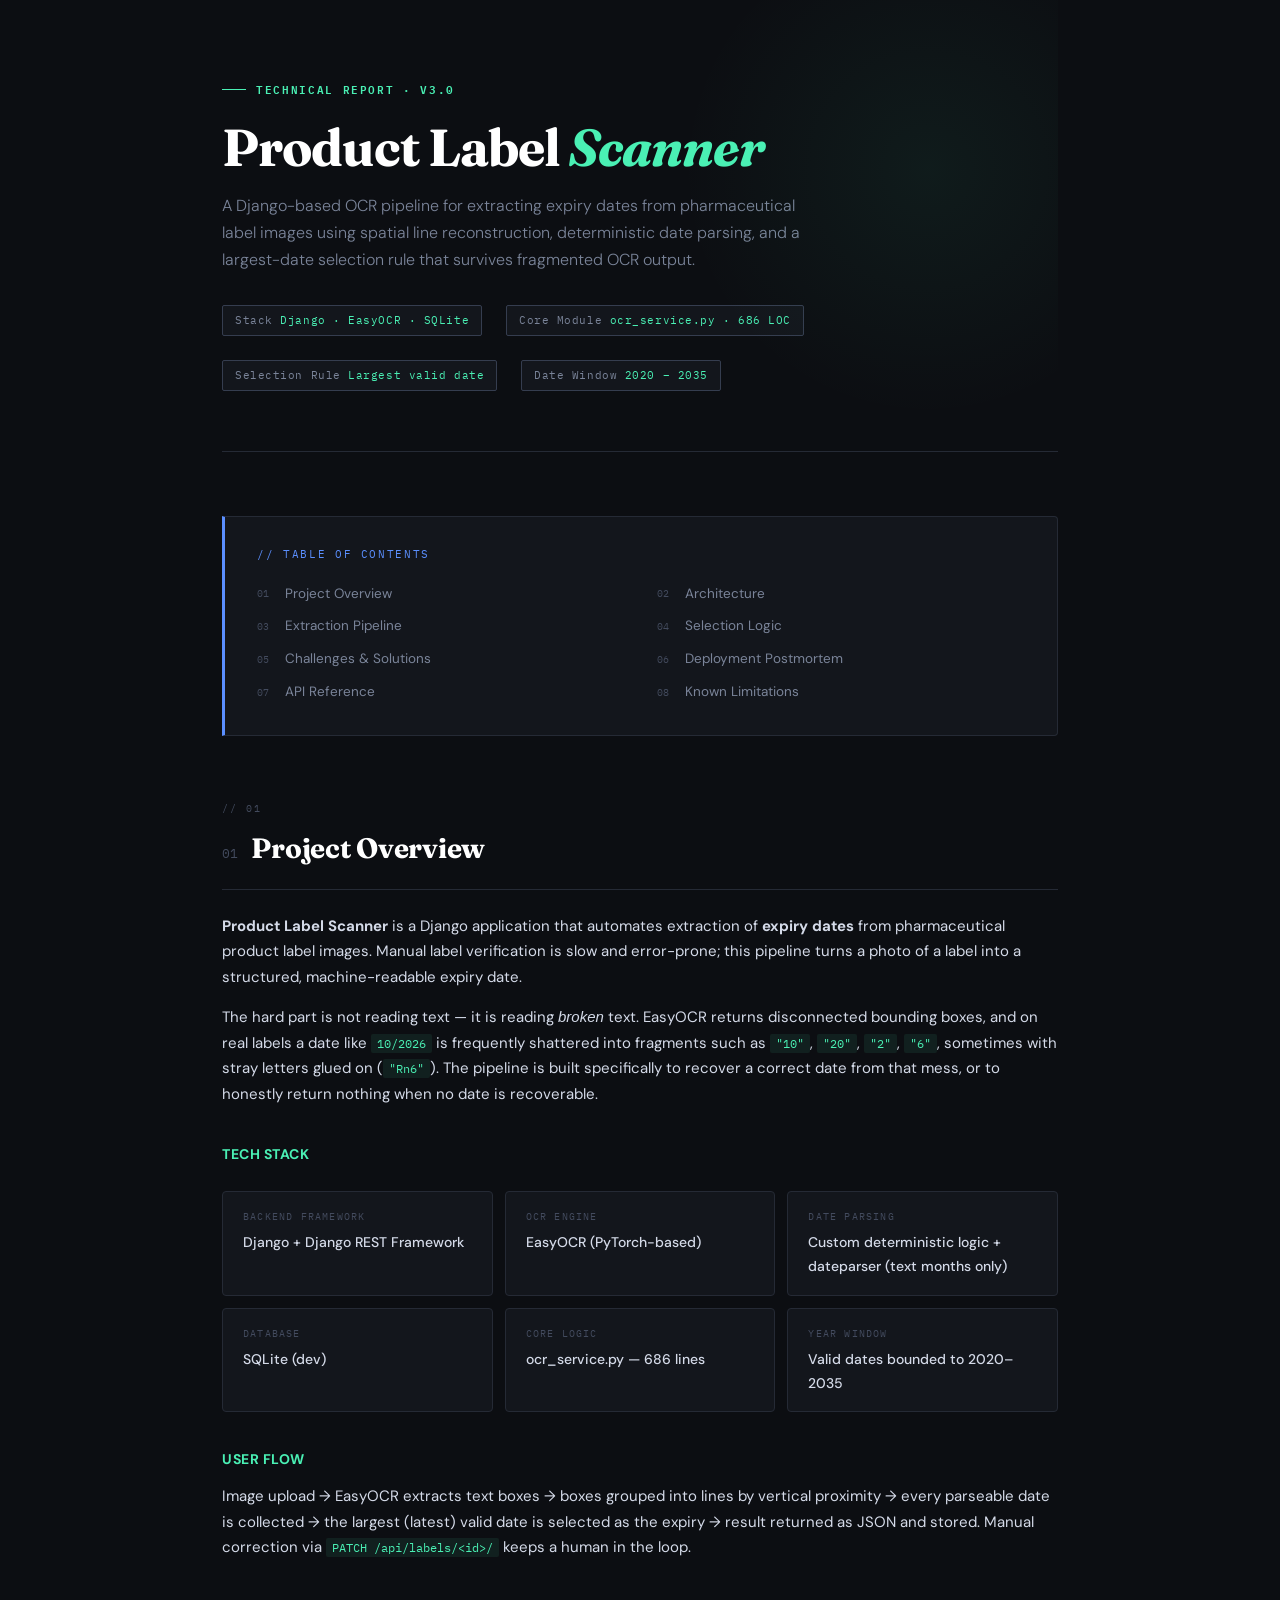
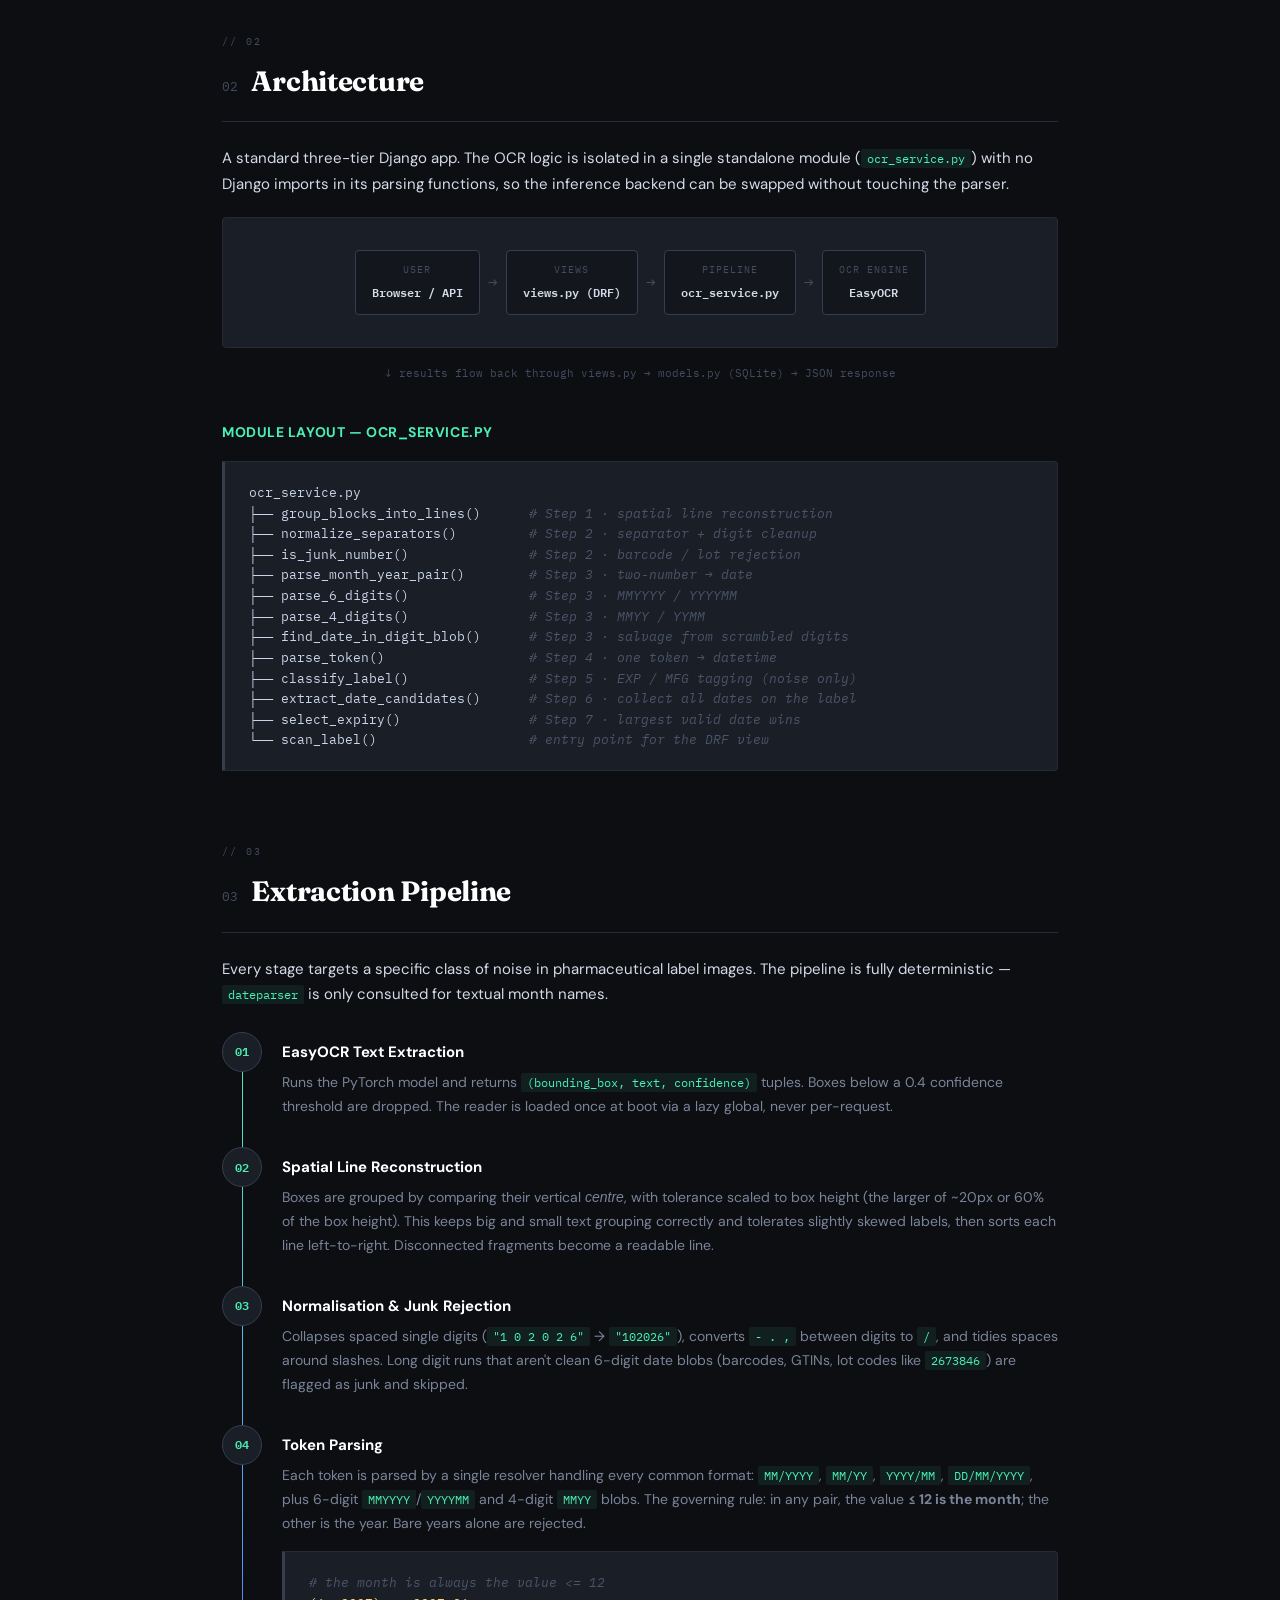
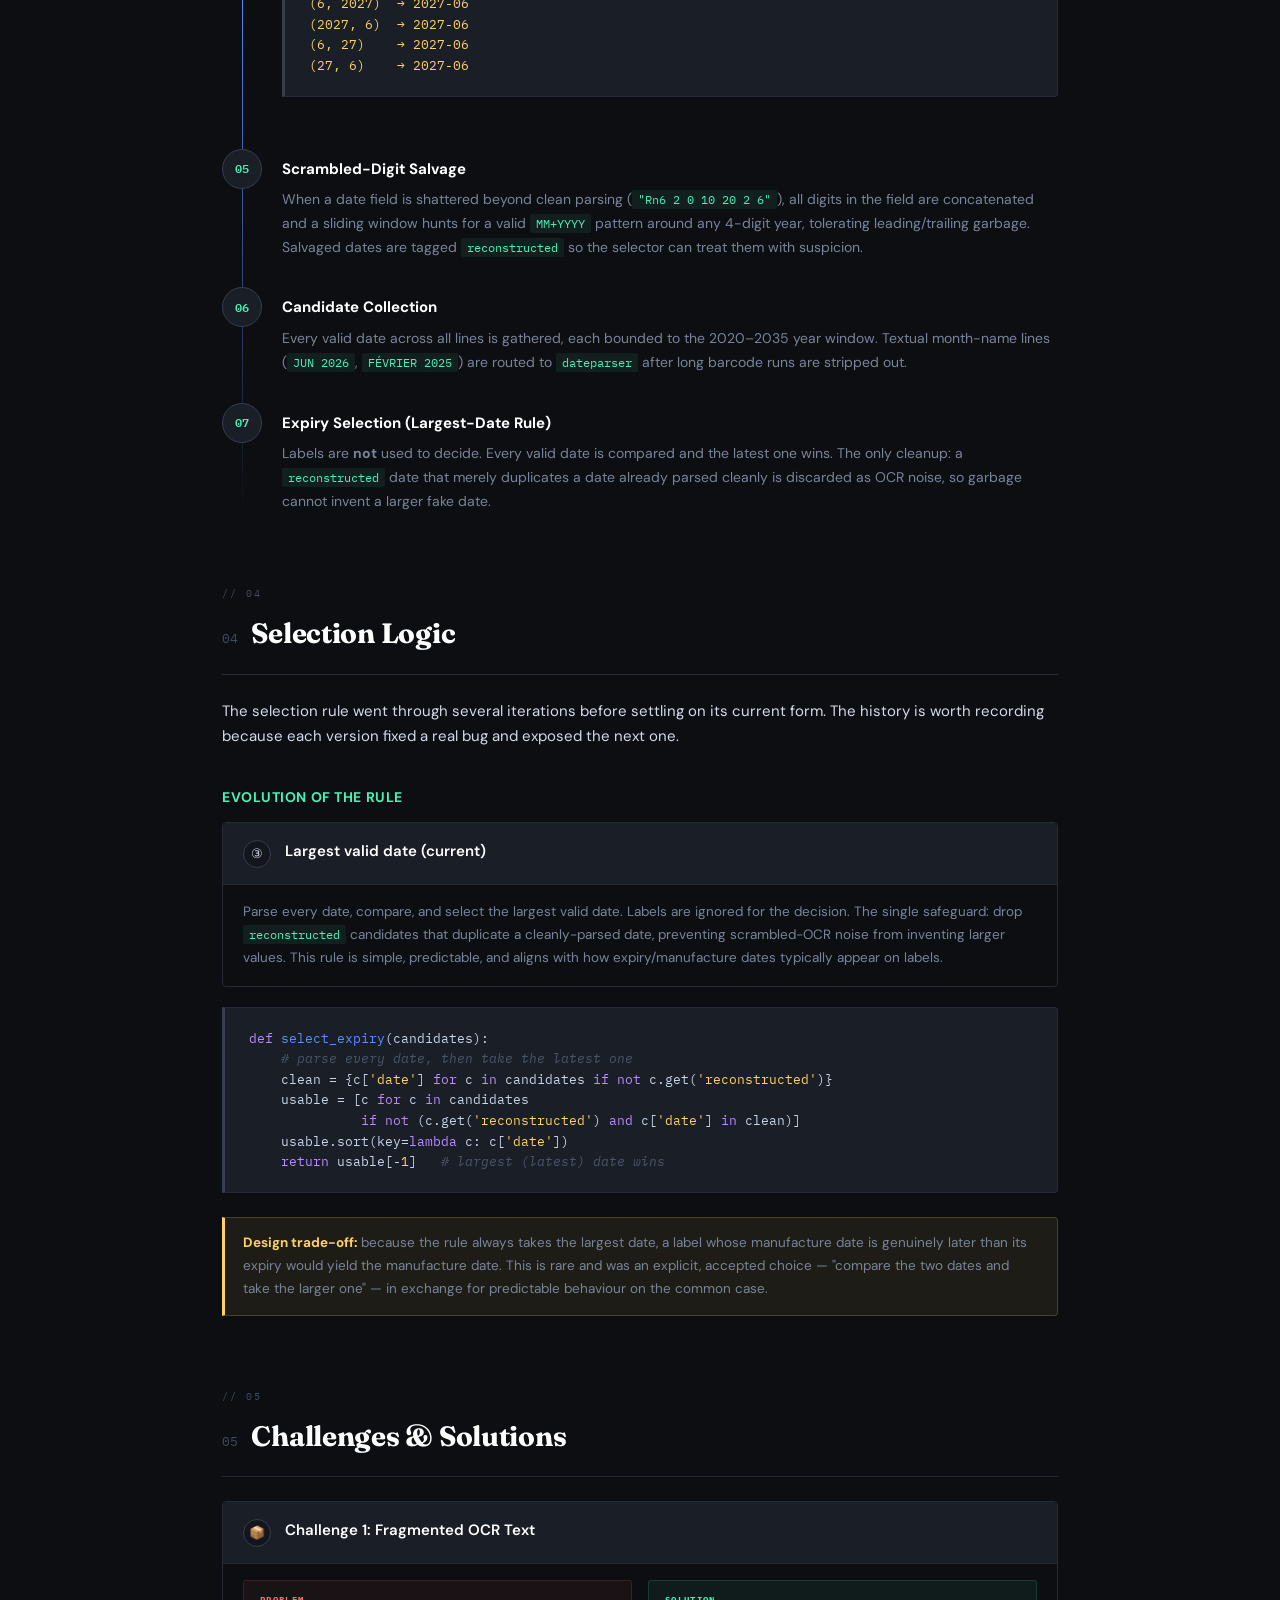
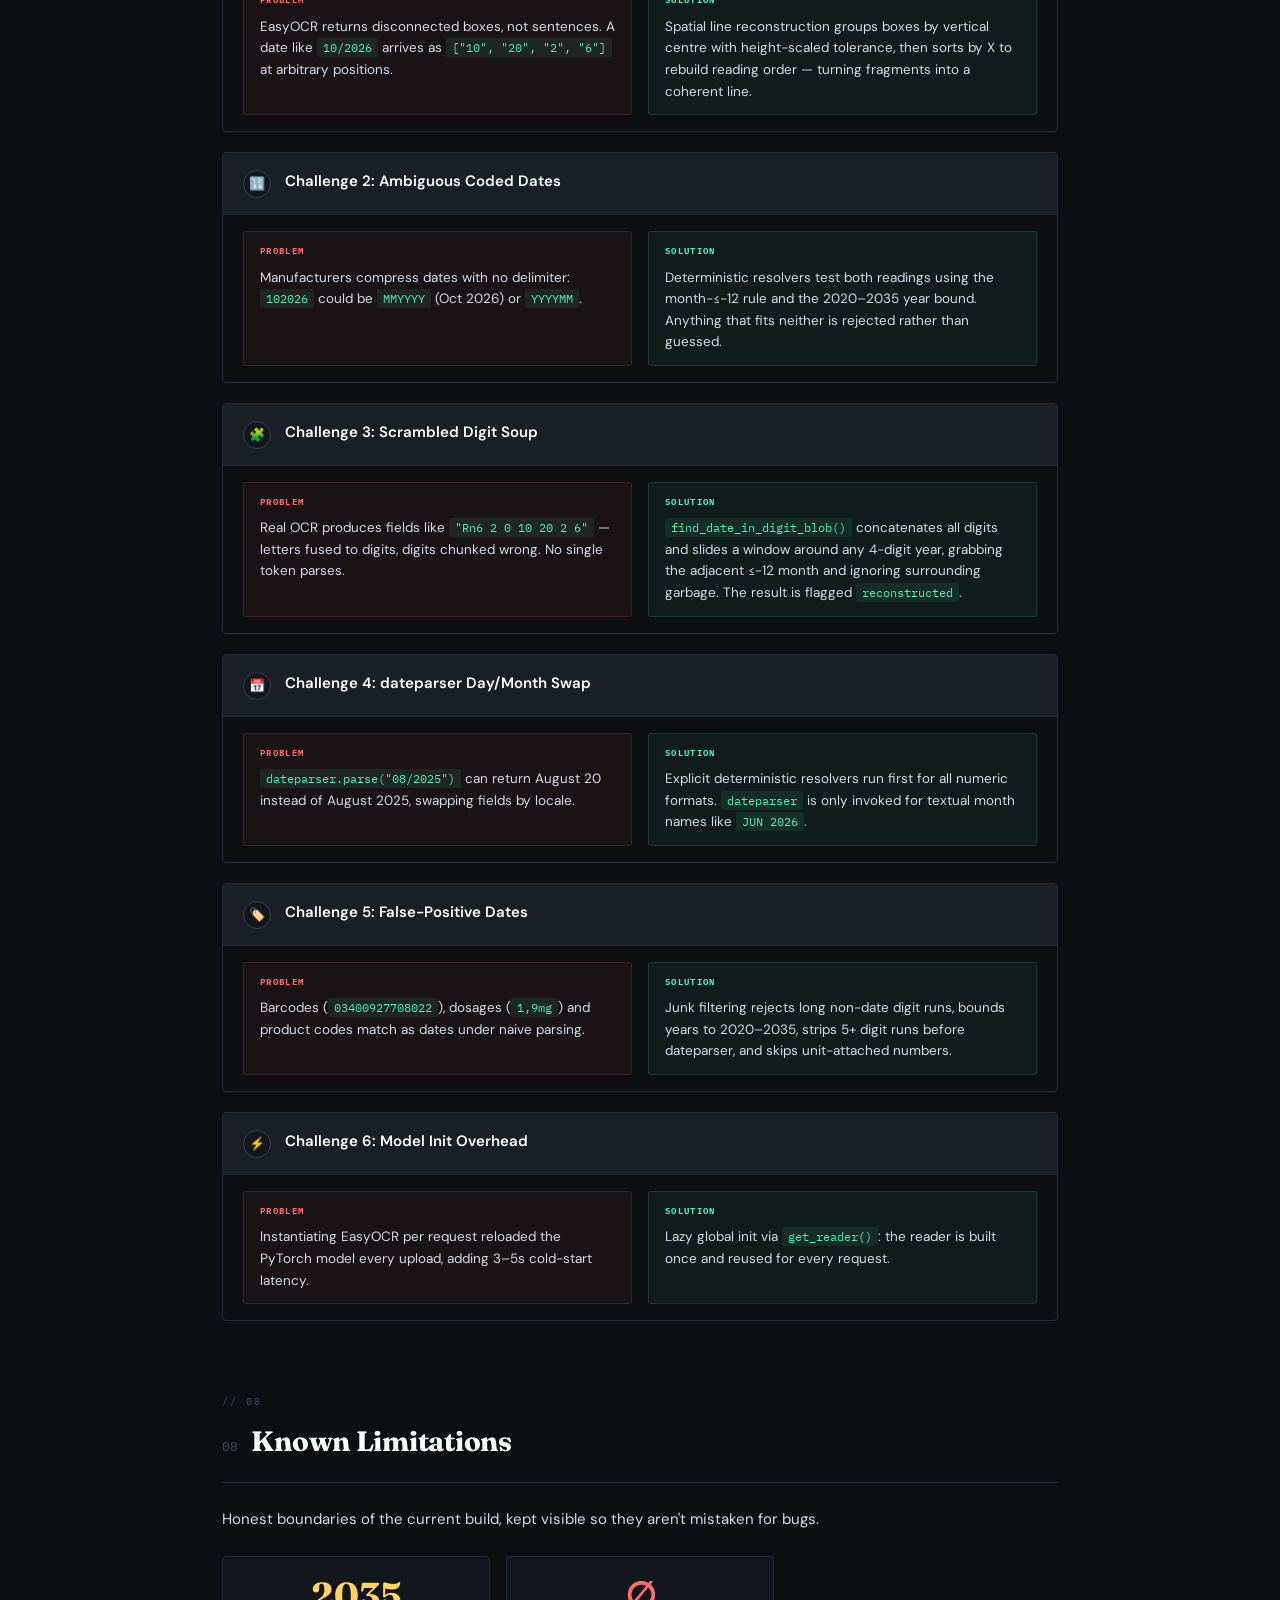
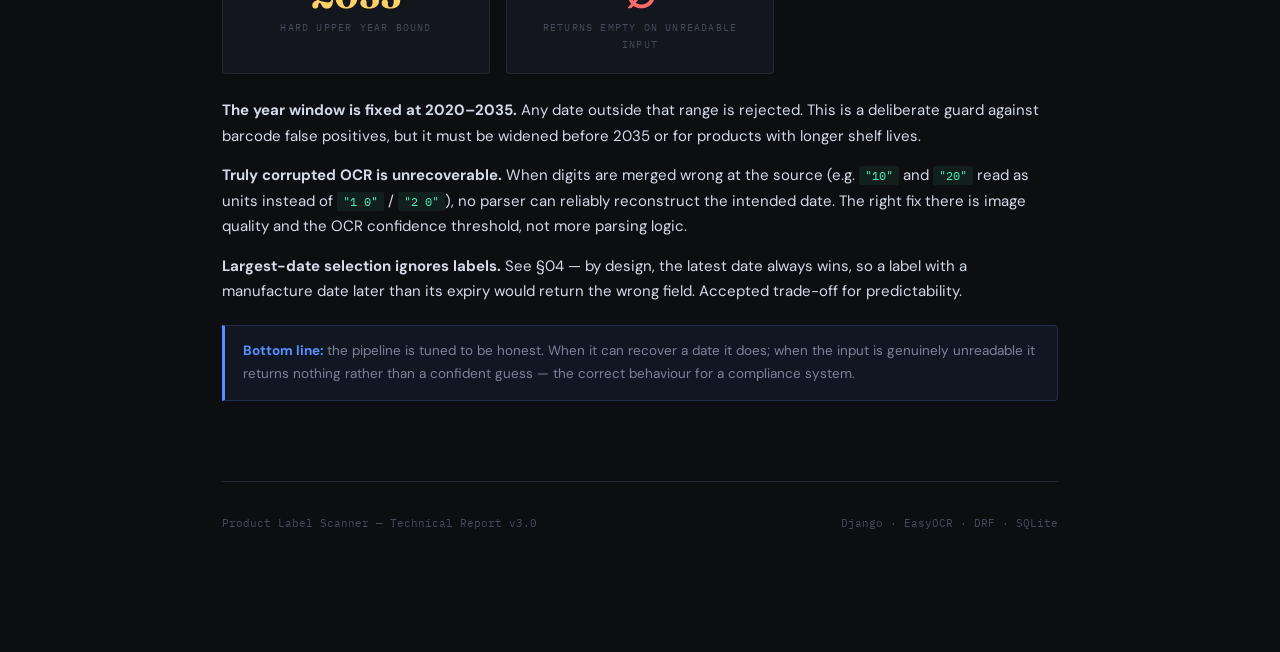
==== commit 37b9831c: "refactor: update technical report to remove outdated deployment issues and clarify date selection lo" ====
--- a/scanner/templates/scanner/ProductLabelScanner_Report.html
+++ b/scanner/templates/scanner/ProductLabelScanner_Report.html
@@ -335,7 +335,7 @@
       </div>
       <div class="tech-card">
         <div class="label">Database</div>
-        <div class="value">SQLite (dev) → PostgreSQL (prod)</div>
+        <div class="value">SQLite (dev)</div>
       </div>
       <div class="tech-card">
         <div class="label">Core Logic</div>
@@ -459,29 +459,11 @@
     <h3>Evolution of the rule</h3>
     <div class="challenge">
       <div class="challenge-header">
-        <div class="challenge-icon">①</div>
-        <div><div class="challenge-title">Label-priority (EXP wins)</div></div>
-      </div>
-      <div class="challenge-body">
-        <p style="font-size:13.5px;color:var(--text-dim);margin:0;">Prefer any date tagged <code>EXP</code>, never return a <code>FAB</code>/<code>DOM</code> date. Fixed the original "manufacture date returned as expiry" bug, but failed when OCR scrambled the EXP field into garbage while the DOM field stayed clean.</p>
-      </div>
-    </div>
-    <div class="challenge">
-      <div class="challenge-header">
-        <div class="challenge-icon">②</div>
-        <div><div class="challenge-title">EXP-must-be-after-DOM floor</div></div>
-      </div>
-      <div class="challenge-body">
-        <p style="font-size:13.5px;color:var(--text-dim);margin:0;">Use the manufacture date as a hard floor and reject any candidate not strictly later. Conceptually clean, but too strict — it returned nothing on labels where the only recoverable date equalled the manufacture date, and the "EXP after DOM" assumption is not guaranteed in practice.</p>
-      </div>
-    </div>
-    <div class="challenge">
-      <div class="challenge-header">
         <div class="challenge-icon">③</div>
         <div><div class="challenge-title">Largest valid date (current)</div></div>
       </div>
       <div class="challenge-body">
-        <p style="font-size:13.5px;color:var(--text-dim);margin:0;">Parse every date, compare, take the largest. Labels are ignored for the decision. The single safeguard: drop reconstructed dates that duplicate a cleanly-parsed date, killing scrambled-OCR noise without inventing values. Simple, predictable, and matches how the dates actually relate on a label.</p>
+        <p style="font-size:13.5px;color:var(--text-dim);margin:0;">Parse every date, compare, and select the largest valid date. Labels are ignored for the decision. The single safeguard: drop <code>reconstructed</code> candidates that duplicate a cleanly-parsed date, preventing scrambled-OCR noise from inventing larger values. This rule is simple, predictable, and aligns with how expiry/manufacture dates typically appear on labels.</p>
       </div>
     </div>
 
@@ -618,123 +600,9 @@
     </div>
   </section>
 
-  <!-- ======================== SECTION 6 ======================== -->
-  <section id="s6">
-    <div class="section-label">// 06</div>
-    <h2><span class="num">06</span> Deployment Postmortem</h2>
-    <p>Moving from local development to a cloud container surfaced two infrastructure issues, recorded here as architectural learnings.</p>
-
-    <h3>Issue 1 — 502 Bad Gateway (OOM)</h3>
-    <pre><span class="cm"># logs during an image scan</span>
-GET    /                 200    3s       <span class="cm"># frontend loads fine</span>
-GET    /api/history/     200    289ms    <span class="cm"># database healthy</span>
-POST   /api/scan/        502    17s      <span class="cm"># CRASH — OOM kill</span></pre>
-
-    <div class="deploy-grid">
-      <div class="deploy-card">
-        <h4>Root Cause</h4>
-        <p>PyTorch weights consume ~200–300MB on import. A free-tier 500MB container can't absorb the memory spike when a scan runs; the worker is killed and the proxy returns 502. Reducing to a single worker wasn't enough — the model itself is too large for the container.</p>
-      </div>
-      <div class="deploy-card fixed">
-        <h4>Production Fix</h4>
-        <p>Move inference to a managed cloud OCR API (Google Cloud Vision / AWS Textract). Django sends the image, the API returns text, and the custom parsing pipeline runs on the lightweight response — no memory spike.</p>
-      </div>
-    </div>
-
-    <h3>Issue 2 — 404 on Media Files</h3>
-    <pre>GET    /media/labels/med3.jpeg    404    285ms</pre>
-
-    <div class="deploy-grid">
-      <div class="deploy-card">
-        <h4>Root Cause</h4>
-        <p>With <code>DEBUG = False</code>, Django stops serving <code>/media/</code> by design — a WSGI app shouldn't stream binary files directly. A security principle, not a bug.</p>
-      </div>
-      <div class="deploy-card fixed">
-        <h4>Fix</h4>
-        <p>Route uploaded media to object storage (S3 / GCS) and serve via CDN; Django stores only the URL reference.</p>
-      </div>
-    </div>
-
-    <h3>Production Roadmap</h3>
-    <div class="roadmap">
-      <div class="roadmap-card">
-        <div class="roadmap-icon">☁️</div>
-        <h4>Cloud OCR APIs</h4>
-        <p>Replace EasyOCR with a managed vision API. Pay per scan, drop the RAM ceiling entirely.</p>
-      </div>
-      <div class="roadmap-card">
-        <div class="roadmap-icon">⚙️</div>
-        <h4>Async Processing</h4>
-        <p>Decouple scanning from the request with Redis + Celery; push results when ready.</p>
-      </div>
-      <div class="roadmap-card">
-        <div class="roadmap-icon">🗄️</div>
-        <h4>Cloud Storage</h4>
-        <p>Move <code>/media/</code> to S3 + CDN. Django stores URLs, not files.</p>
-      </div>
-    </div>
-
-    <div class="note">
-      <strong>Key lesson:</strong> deep-learning inference can't run synchronously inside a web request at scale. The parsing pipeline — spatial grouping, date resolution, junk rejection, selection — stays 100% intact under any of these upgrades; only the OCR source changes.
-    </div>
-  </section>
-
-  <!-- ======================== SECTION 7 ======================== -->
-  <section id="s7">
-    <div class="section-label">// 07</div>
-    <h2><span class="num">07</span> API Reference</h2>
-
-    <div class="endpoint">
-      <div class="endpoint-header">
-        <span class="method method-post">POST</span>
-        <span class="endpoint-path">/api/scan/</span>
-        <span class="endpoint-desc">Upload image and trigger the pipeline</span>
-      </div>
-      <div class="endpoint-body">
-        <p>Request: <code>multipart/form-data</code> with field <code>image</code></p>
-        <pre>{
-  <span class="str">"raw_text"</span>: <span class="str">"LOT: EXP: Rn6 2 0 10 20 2 6 DOM: 1 0 2 0 2 6"</span>,
-  <span class="str">"lot_number"</span>: <span class="str">"___"</span>,           <span class="cm">// LOT extraction currently stubbed</span>
-  <span class="str">"expiry_date"</span>: <span class="str">"10/2026"</span>,
-  <span class="str">"expiry_date_parsed"</span>: <span class="str">"2026-10-01"</span>, <span class="cm">// ISO 8601 for the DB DateField</span>
-  <span class="str">"confidence"</span>: 0.7234
-}</pre>
-        Returns <code>201 Created</code> on success. <code>expiry_date</code> is empty and <code>expiry_date_parsed</code> is <code>null</code> when no valid date is found.
-      </div>
-    </div>
-
-    <div class="endpoint">
-      <div class="endpoint-header">
-        <span class="method method-get">GET</span>
-        <span class="endpoint-path">/api/history/</span>
-        <span class="endpoint-desc">List all scans, newest first</span>
-      </div>
-      <div class="endpoint-body">Paginated array of <code>ProductLabel</code> records, used by the frontend history grid.</div>
-    </div>
-
-    <div class="endpoint">
-      <div class="endpoint-header">
-        <span class="method method-patch">PATCH</span>
-        <span class="endpoint-path">/api/labels/&lt;id&gt;/</span>
-        <span class="endpoint-desc">Manual correction of OCR results</span>
-      </div>
-      <div class="endpoint-body">
-        <p>Human-in-the-loop correction when OCR misreads. Request: <code>application/json</code></p>
-        <pre>{
-  <span class="str">"expiry_date"</span>: <span class="str">"10/2026"</span>
-}</pre>
-      </div>
-    </div>
-
-    <div class="endpoint">
-      <div class="endpoint-header">
-        <span class="method method-delete">DELETE</span>
-        <span class="endpoint-path">/api/labels/&lt;id&gt;/</span>
-        <span class="endpoint-desc">Remove a scan record and its image</span>
-      </div>
-      <div class="endpoint-body">Deletes the database record and the stored image from <code>/media/labels/</code>.</div>
-    </div>
-  </section>
+  
+
+  
 
   <!-- ======================== SECTION 8 ======================== -->
   <section id="s8">
@@ -743,12 +611,10 @@
     <p>Honest boundaries of the current build, kept visible so they aren't mistaken for bugs.</p>
 
     <div class="stats">
-      <div class="stat-box stat-warn"><div class="stat-num">"___"</div><div class="stat-label">LOT stubbed in scan_label</div></div>
       <div class="stat-box stat-warn"><div class="stat-num">2035</div><div class="stat-label">Hard upper year bound</div></div>
       <div class="stat-box stat-fail"><div class="stat-num">∅</div><div class="stat-label">Returns empty on unreadable input</div></div>
     </div>
 
-    <p><strong>LOT extraction is disabled.</strong> The <code>extract_lot_number()</code> function and its patterns still exist, but <code>scan_label()</code> hardcodes <code>lot_number = "___"</code>. Re-enable by wiring the function back into the return value.</p>
     <p><strong>The year window is fixed at 2020–2035.</strong> Any date outside that range is rejected. This is a deliberate guard against barcode false positives, but it must be widened before 2035 or for products with longer shelf lives.</p>
     <p><strong>Truly corrupted OCR is unrecoverable.</strong> When digits are merged wrong at the source (e.g. <code>"10"</code> and <code>"20"</code> read as units instead of <code>"1 0"</code> / <code>"2 0"</code>), no parser can reliably reconstruct the intended date. The right fix there is image quality and the OCR confidence threshold, not more parsing logic.</p>
     <p><strong>Largest-date selection ignores labels.</strong> See §04 — by design, the latest date always wins, so a label with a manufacture date later than its expiry would return the wrong field. Accepted trade-off for predictability.</p>
